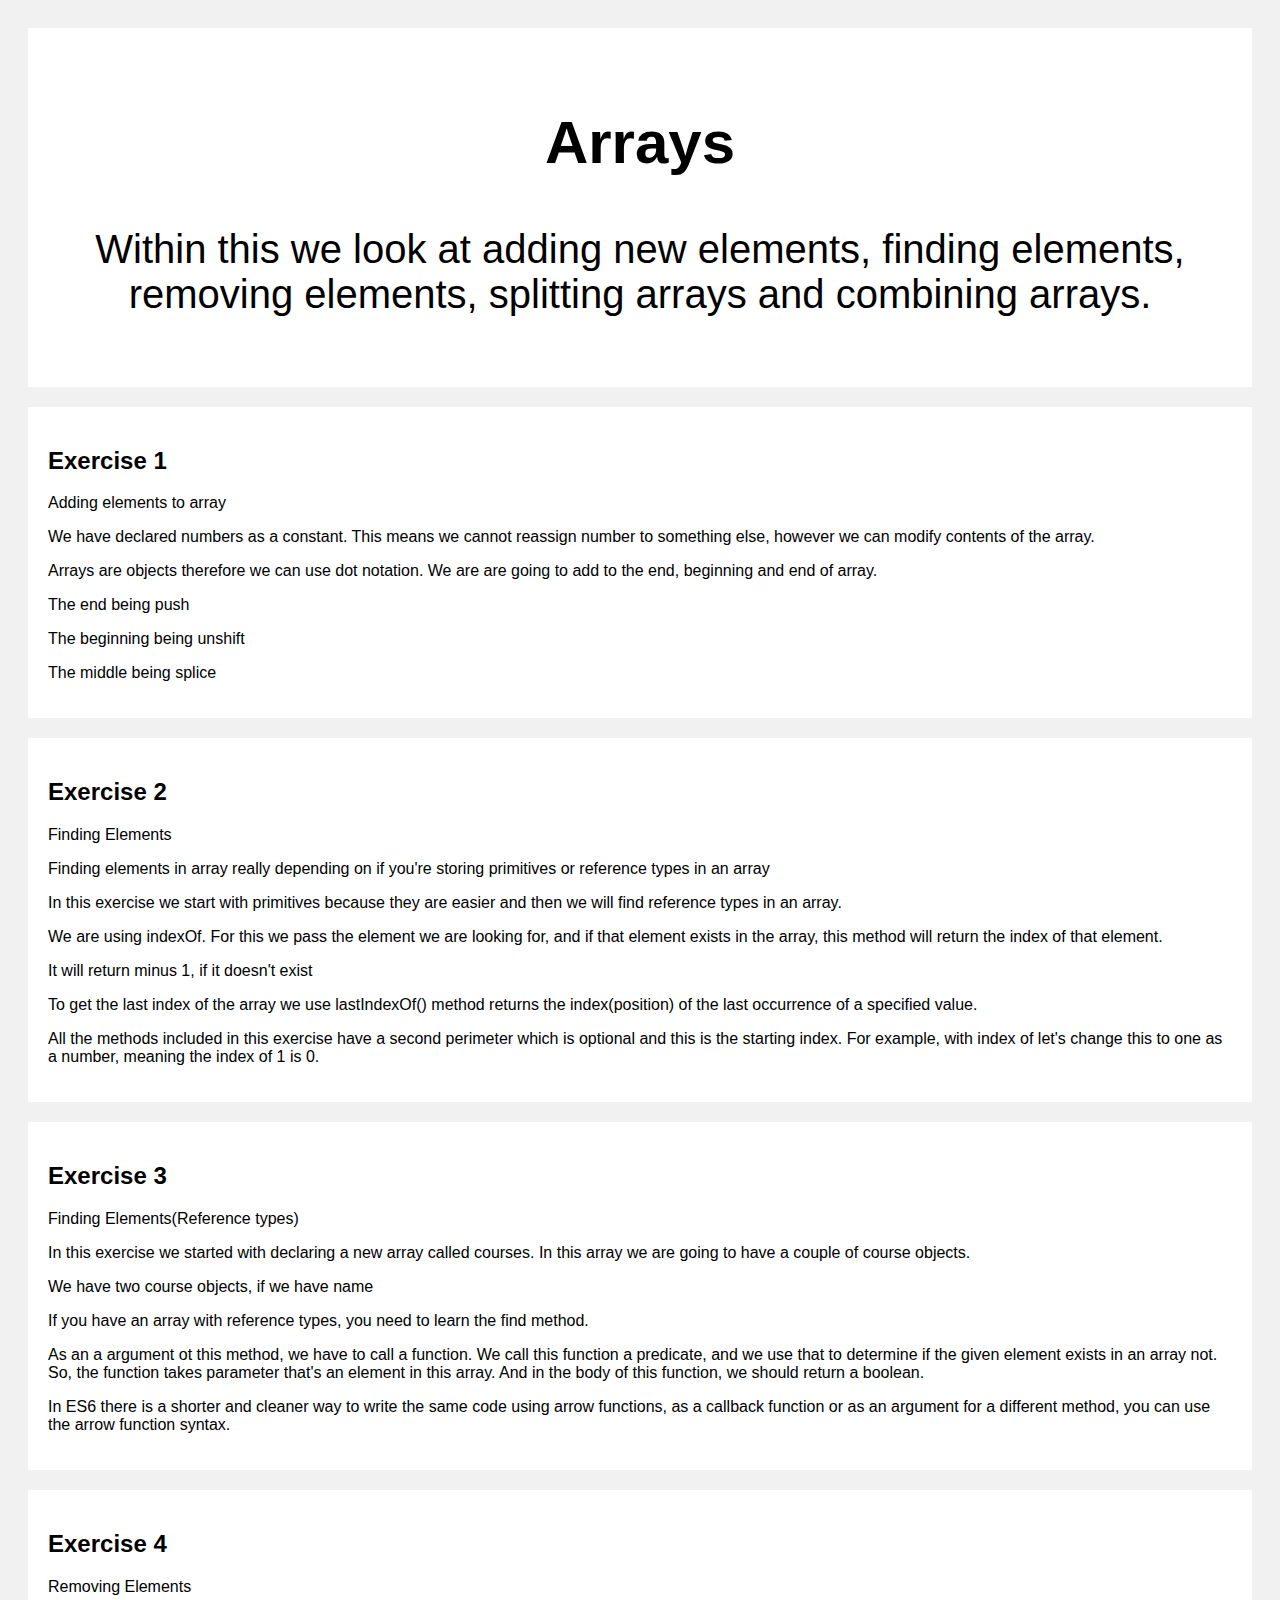
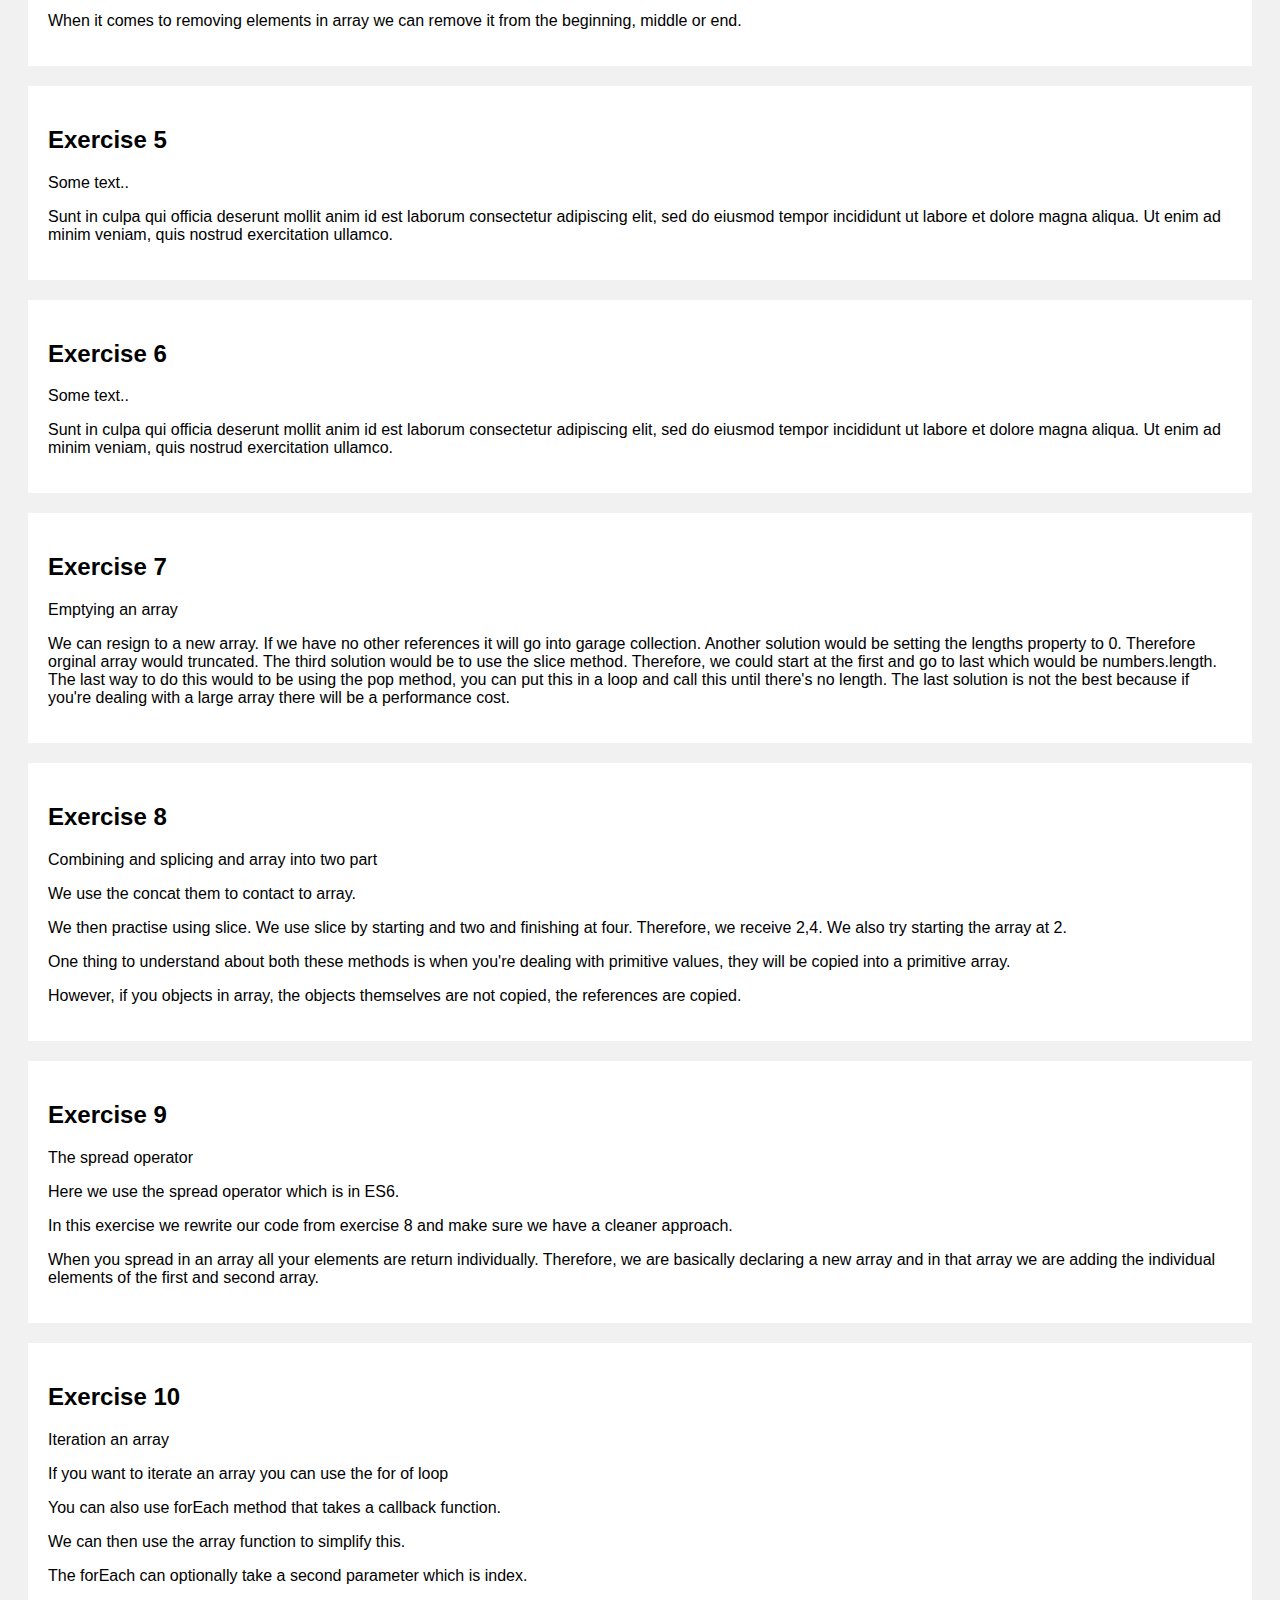
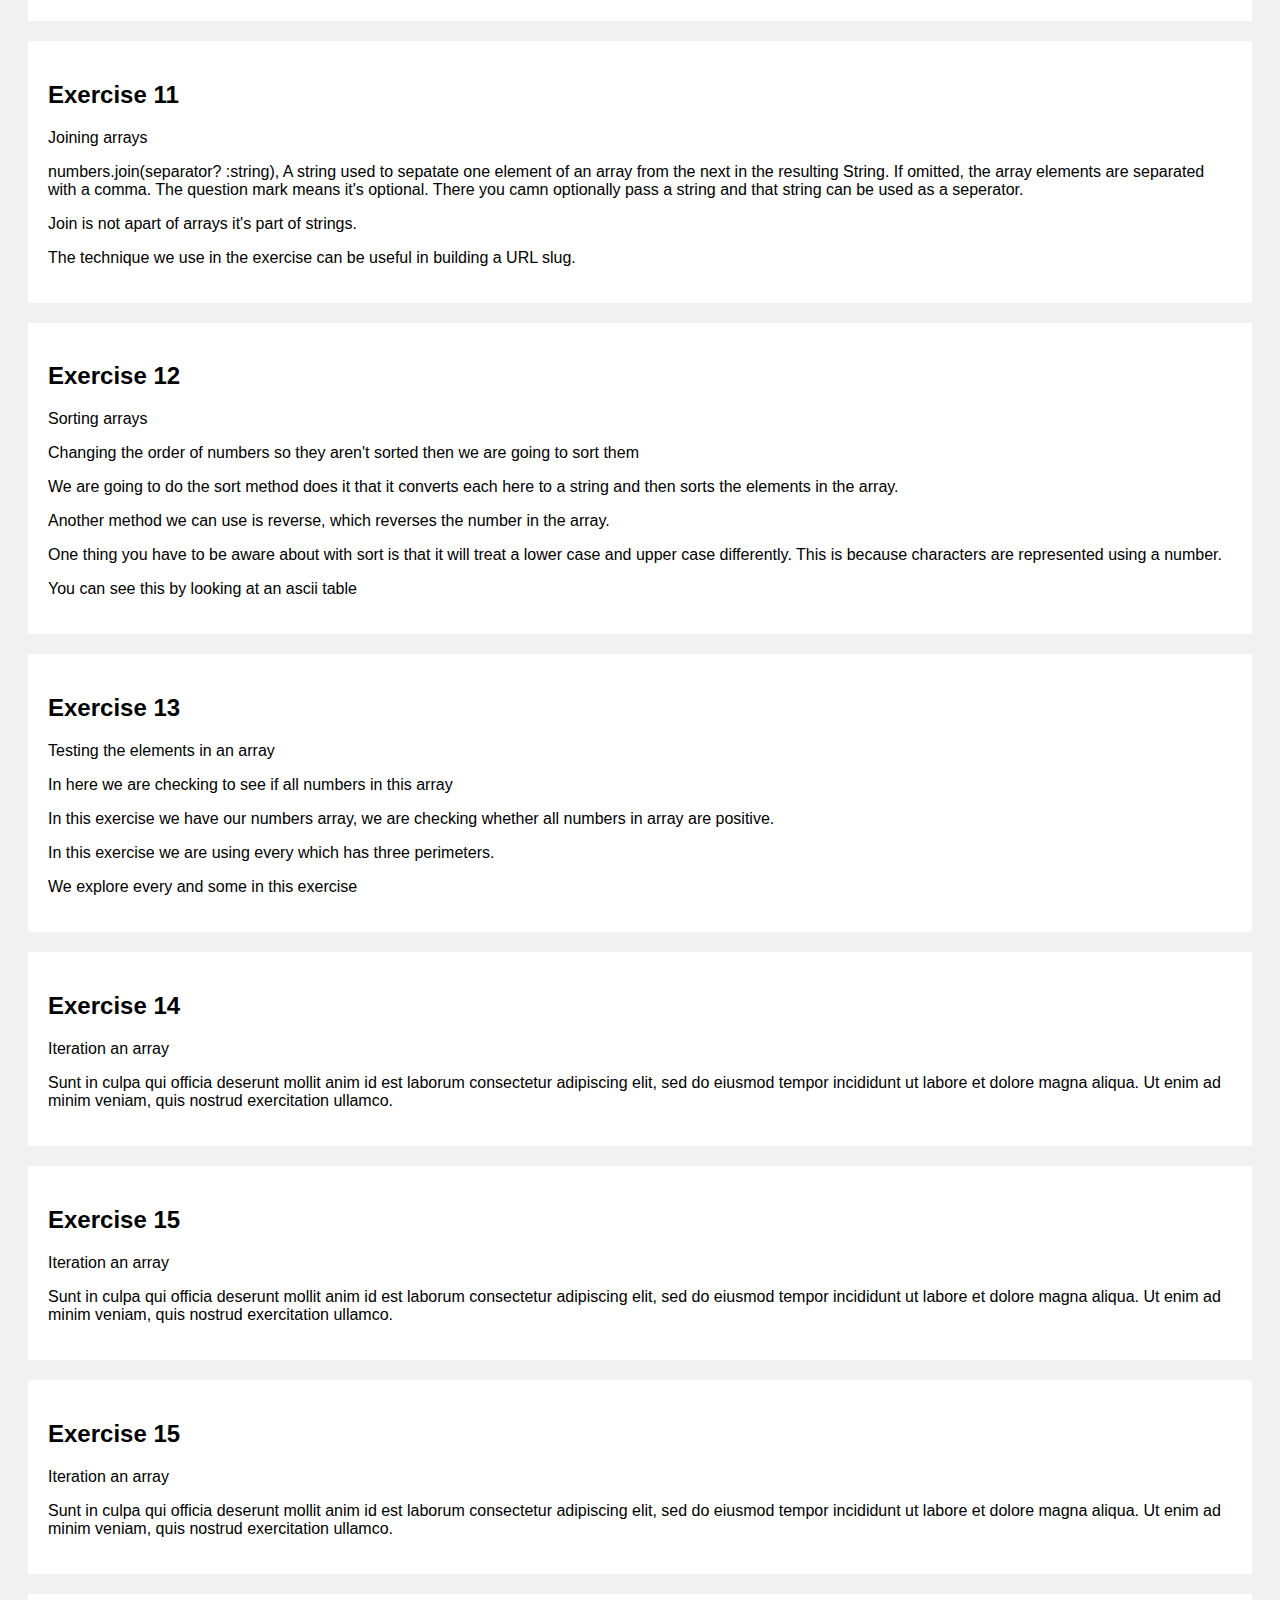
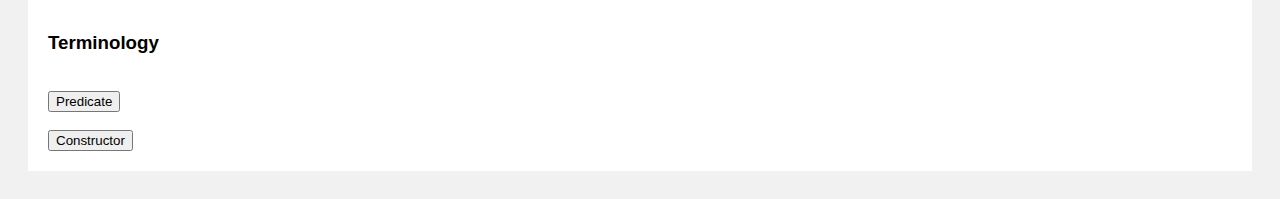
==== Arrays/index.html @ 2598ceb0 "Array: finish exercise 13" ====
<!DOCTYPE html>
<html>
<head>
<meta name="viewport" content="width=device-width, initial-scale=1">
<style>
* {
  box-sizing: border-box;
}

/* Add a gray background color with some padding */
body {
  font-family: Arial;
  padding: 20px;
  background: #f1f1f1;
}

/* Header/Blog Title */
.header {
  padding: 30px;
  font-size: 40px;
  text-align: center;
  background: white;
}

/* Create two unequal columns that floats next to each other */
/* Left column S*/
.column {   
  float: Scenter;
  width: 100%;
}

/* Add a card effect for articles */
.card {
   background-color: white;
   padding: 20px;
   margin-top: 20px;
}

/* Clear floats after the columns */
.row:after {
  content: "";
  display: table;
  clear: both;
}

/* Responsive layout - when the screen is less than 800px wide, make the two columns stack on top of each other instead of next to each other */
@media screen and (max-width: 800px) {
  .leftcolumn, .rightcolumn {   
    width: 100%;
    padding: 0;
  }
}
</style>
</head>
<body>

<div class="header">
  <h2>Arrays</h2>
  <p>Within this we look at adding new elements, finding elements, removing elements, splitting arrays and combining arrays.</p>
</div>

<div class="row">
  <div class="column">
    <div class="card">
      <h2>Exercise 1</h2>
      <p>Adding elements to array</p>
      <p>We have declared numbers as a constant. This means we cannot reassign number to something else, however we can modify contents of the array. </p>
      <p>Arrays are objects therefore we can use dot notation. We are are going to add to the end, beginning and end of array.</p>
      <p>The end being push</p>
      <p>The beginning being unshift</p>
      <p>The middle being splice</p>
    </div>
    <div class="card">
      <h2>Exercise 2</h2>
      <p>Finding Elements</p>
      <p>Finding elements in array really depending on if you're storing primitives or reference types in an array</p>
      <p>In this exercise we start with primitives because they are easier and then we will find reference types in an array.</p>
      <p>We are using indexOf. For this we pass the element we are looking for, and if that element exists in the array, this method will return the index of that element.</p>
      <p>It will return minus 1, if it doesn't exist</p>
      <p>To get the last index of the array we use lastIndexOf() method returns the index(position) of the last occurrence of a specified value. </p>
      <p>All the methods included in this exercise have a second perimeter which is optional and this is the starting index. 
        For example, with index of let's change this to one as a number, meaning the index of 1 is 0. </p>
    </div>
    <div class="card">
      <h2>Exercise 3</h2>
      <p>Finding Elements(Reference types) </p>
      <p>In this exercise we started with declaring a new array called courses.
      In this array we are going to have a couple of course objects. </p>
      <p>We have two course objects, if we have name</p>
      <p>If you have an array with reference types, you need to learn the find method.</p>
      <p>As an a argument ot this method, we have to call a function. We call this function a predicate, and we use that to
        determine if the given element exists in an array not. So, the function takes parameter that's an element in this array.
        And in the body of this function, we should return a boolean. 
      </p>
      <p>In ES6 there is a shorter and cleaner way to write the same code using arrow functions, as a callback function or as an argument for a different method,
        you can use the arrow function syntax.
      </p>
    </div>
    <div class="card">
      <h2>Exercise 4</h2>
      <p>Removing Elements</p>
      <p>When it comes to removing elements in array we can remove it from the beginning, middle or end.</p>
    </div>
    <div class="card">
      <h2>Exercise 5</h2>
      <p>Some text..</p>
      <p>Sunt in culpa qui officia deserunt mollit anim id est laborum consectetur adipiscing elit, sed do eiusmod tempor incididunt ut labore et dolore magna aliqua. Ut enim ad minim veniam, quis nostrud exercitation ullamco.</p>
    </div>
    <div class="card">
      <h2>Exercise 6</h2>
      <p>Some text..</p>
      <p>Sunt in culpa qui officia deserunt mollit anim id est laborum consectetur adipiscing elit, sed do eiusmod tempor incididunt ut labore et dolore magna aliqua. Ut enim ad minim veniam, quis nostrud exercitation ullamco.</p>
    </div>
    <div class="card">
      <h2>Exercise 7</h2>
      <p>Emptying an array</p>
      <p>We can resign to a new array. If we have no other references it will go into garage collection.
        Another solution would be setting the lengths property to 0. Therefore orginal array would truncated.
        The third solution would be to use the slice method. Therefore, we could start at the first and go to last which would be numbers.length.
        The last way to do this would to be using the pop method, you can put this in a loop and call this until there's no length.
        The last solution is not the best because if you're dealing with a large array there will be a performance cost.
      </p>
    </div>
    <div class="card">
      <h2>Exercise 8</h2>
      <p>Combining and splicing and array into two part</p>
      <p>We use the concat them to contact to array.</p>
      <p>We then practise using slice. We use slice by starting and two and finishing at four. Therefore, we receive 2,4. We also try starting the array at 2. </p>
      <p>One thing to understand about both these methods is when you're dealing with primitive values, they will be copied into a primitive array. </p>
      <p>However, if you objects in array, the objects themselves are not copied, the references are copied.</p>
    </div>
    <div class="card">
      <h2>Exercise 9</h2>
      <p>The spread operator</p>
      <p>Here we use the spread operator which is in ES6.</p>
      <p>In this exercise we rewrite our code from exercise 8 and make sure we have a cleaner approach.</p>
      <p>When you spread in an array all your elements are return individually. Therefore, we are basically declaring a new array and in that array we are adding the individual elements of the first and second array. </p>
    </div>
    <div class="card">
      <h2>Exercise 10</h2>
      <p>Iteration an array</p>
      <p>If you want to iterate an array you can use the for of loop</p>
      <p>You can also use forEach method that takes a callback function.</p>
      <p>We can then use the array function to simplify this. </p>
      <p>The forEach can optionally take a second parameter which is index. </p>
    </div>
    <div class="card">
      <h2>Exercise 11</h2>
      <p>Joining arrays</p>
      <p>numbers.join(separator? :string), A string used to sepatate one element of an array from the next in the resulting String. If omitted, the array elements are separated with a comma. The question mark means it's optional.
        There you camn optionally pass a string and that string can be used as a seperator.
      </p>
      <p>Join is not apart of arrays it's part of strings. </p>
      <p>The technique we use in the exercise can be useful in building a URL slug. </p>
    </div>
    <div class="card">
      <h2>Exercise 12</h2>
      <p>Sorting arrays</p>
      <p>Changing the order of numbers so they aren't sorted then we are going to sort them </p>
      <p>We are going to do the sort method does it that it converts each here to a string and then sorts the elements in the array.</p>
      <p>Another method we can use is reverse, which reverses the number in the array.</p>
      <p>One thing you have to be aware about with sort is that it will treat a lower case and upper case differently. This is because characters are represented using a number.</p>
      <p>You can see this by looking at an ascii table </p>
      <p></p>
    </div>
    <div class="card">
      <h2>Exercise 13</h2>
      <p>Testing the elements in an array </p>
      <p>In here we are checking to see if all numbers in this array</p>
      <p>In this exercise we have our numbers array, we are checking whether all numbers in array are positive.</p>
      <p>In this exercise we are using every which has three perimeters.</p>
      <p>We explore every and some in this exercise</p>
    </div>
    <div class="card">
      <h2>Exercise 14</h2>
      <p>Iteration an array</p>
      <p>Sunt in culpa qui officia deserunt mollit anim id est laborum consectetur adipiscing elit, sed do eiusmod tempor incididunt ut labore et dolore magna aliqua. Ut enim ad minim veniam, quis nostrud exercitation ullamco.</p>
    </div>
    <div class="card">
      <h2>Exercise 15</h2>
      <p>Iteration an array</p>
      <p>Sunt in culpa qui officia deserunt mollit anim id est laborum consectetur adipiscing elit, sed do eiusmod tempor incididunt ut labore et dolore magna aliqua. Ut enim ad minim veniam, quis nostrud exercitation ullamco.</p>
    </div>
    <div class="card">
      <h2>Exercise 15</h2>
      <p>Iteration an array</p>
      <p>Sunt in culpa qui officia deserunt mollit anim id est laborum consectetur adipiscing elit, sed do eiusmod tempor incididunt ut labore et dolore magna aliqua. Ut enim ad minim veniam, quis nostrud exercitation ullamco.</p>
    </div>
  </div>
  <div class="card">
    <h3>Terminology</h3>
    <br><button onclick="alert('The term predicates comes from mathematics. In programming it means a function that returns a boolean value.')">Predicate</button></br>
    <br><button onclick="alert('This is a special type of function used to initialize new objects.')">Constructor</button></br>
  </div>
<script src="Exercise8.js"></script>
</body>
</html>
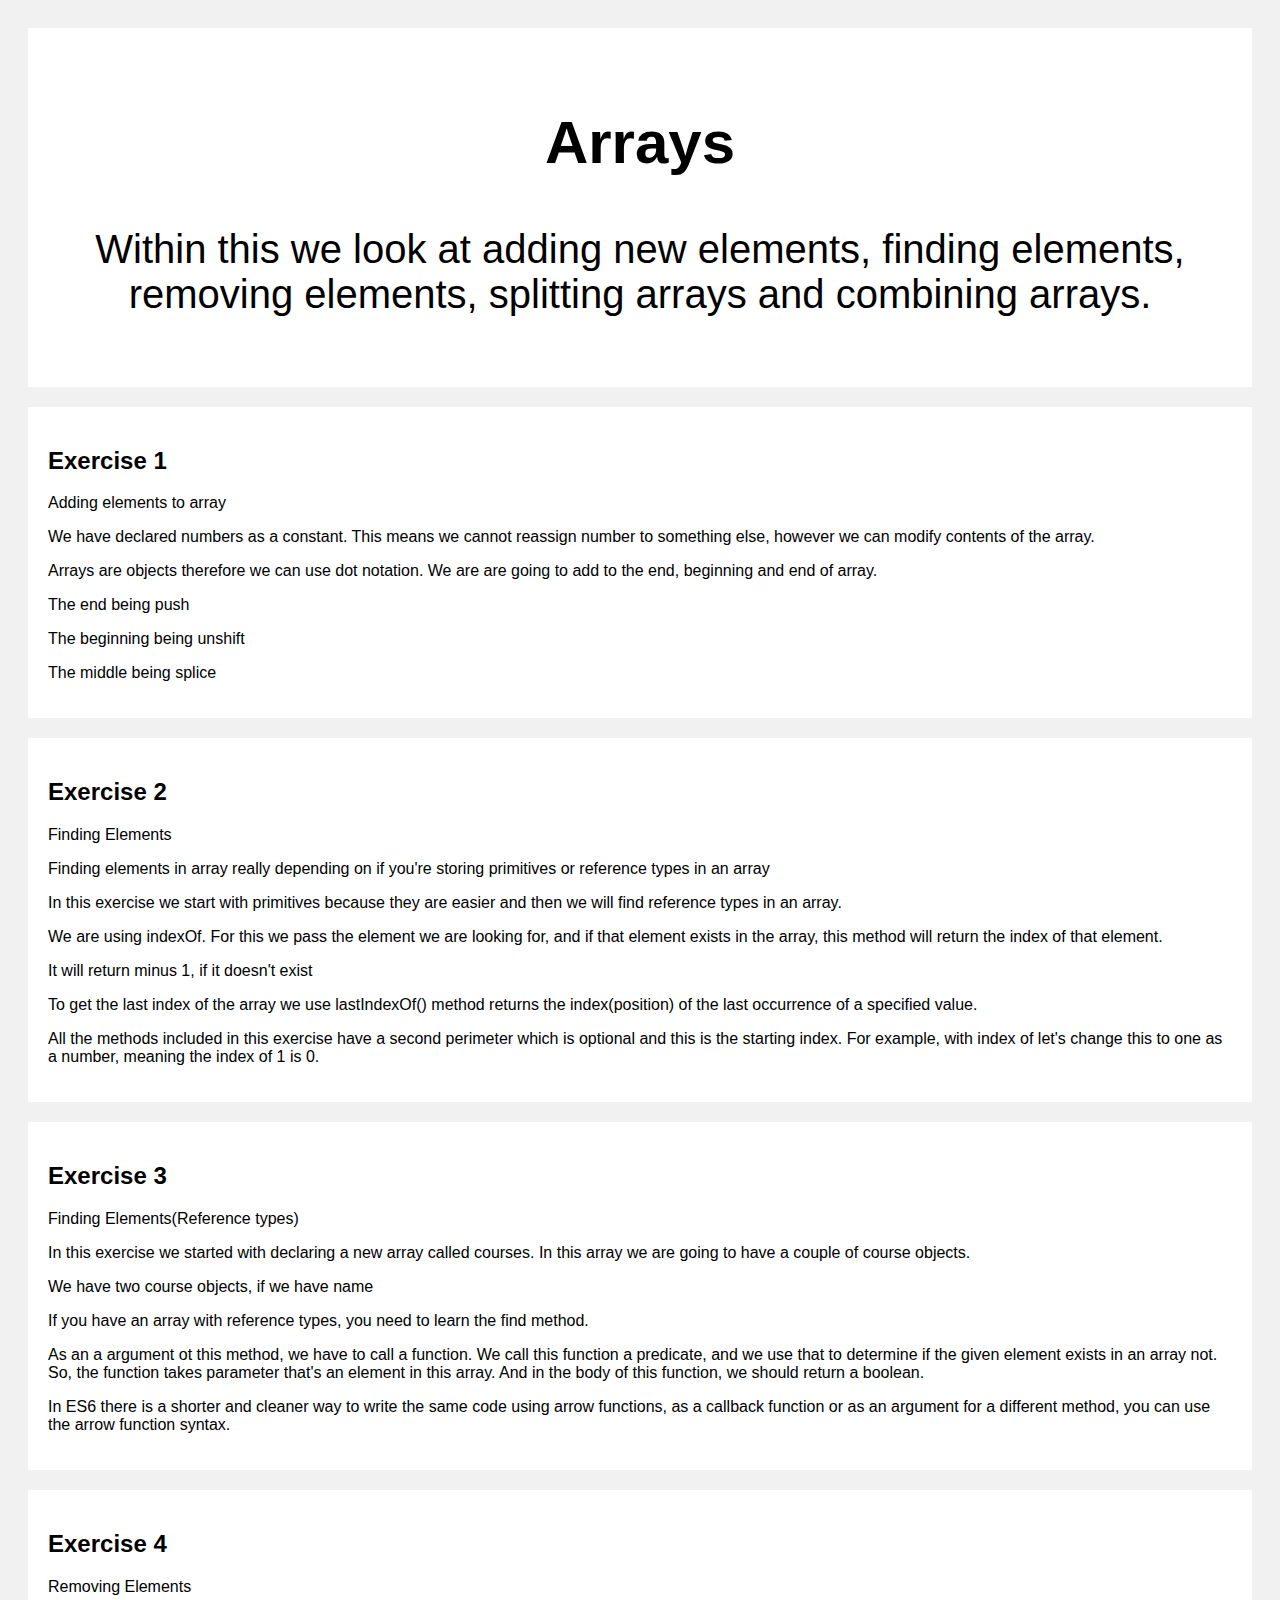
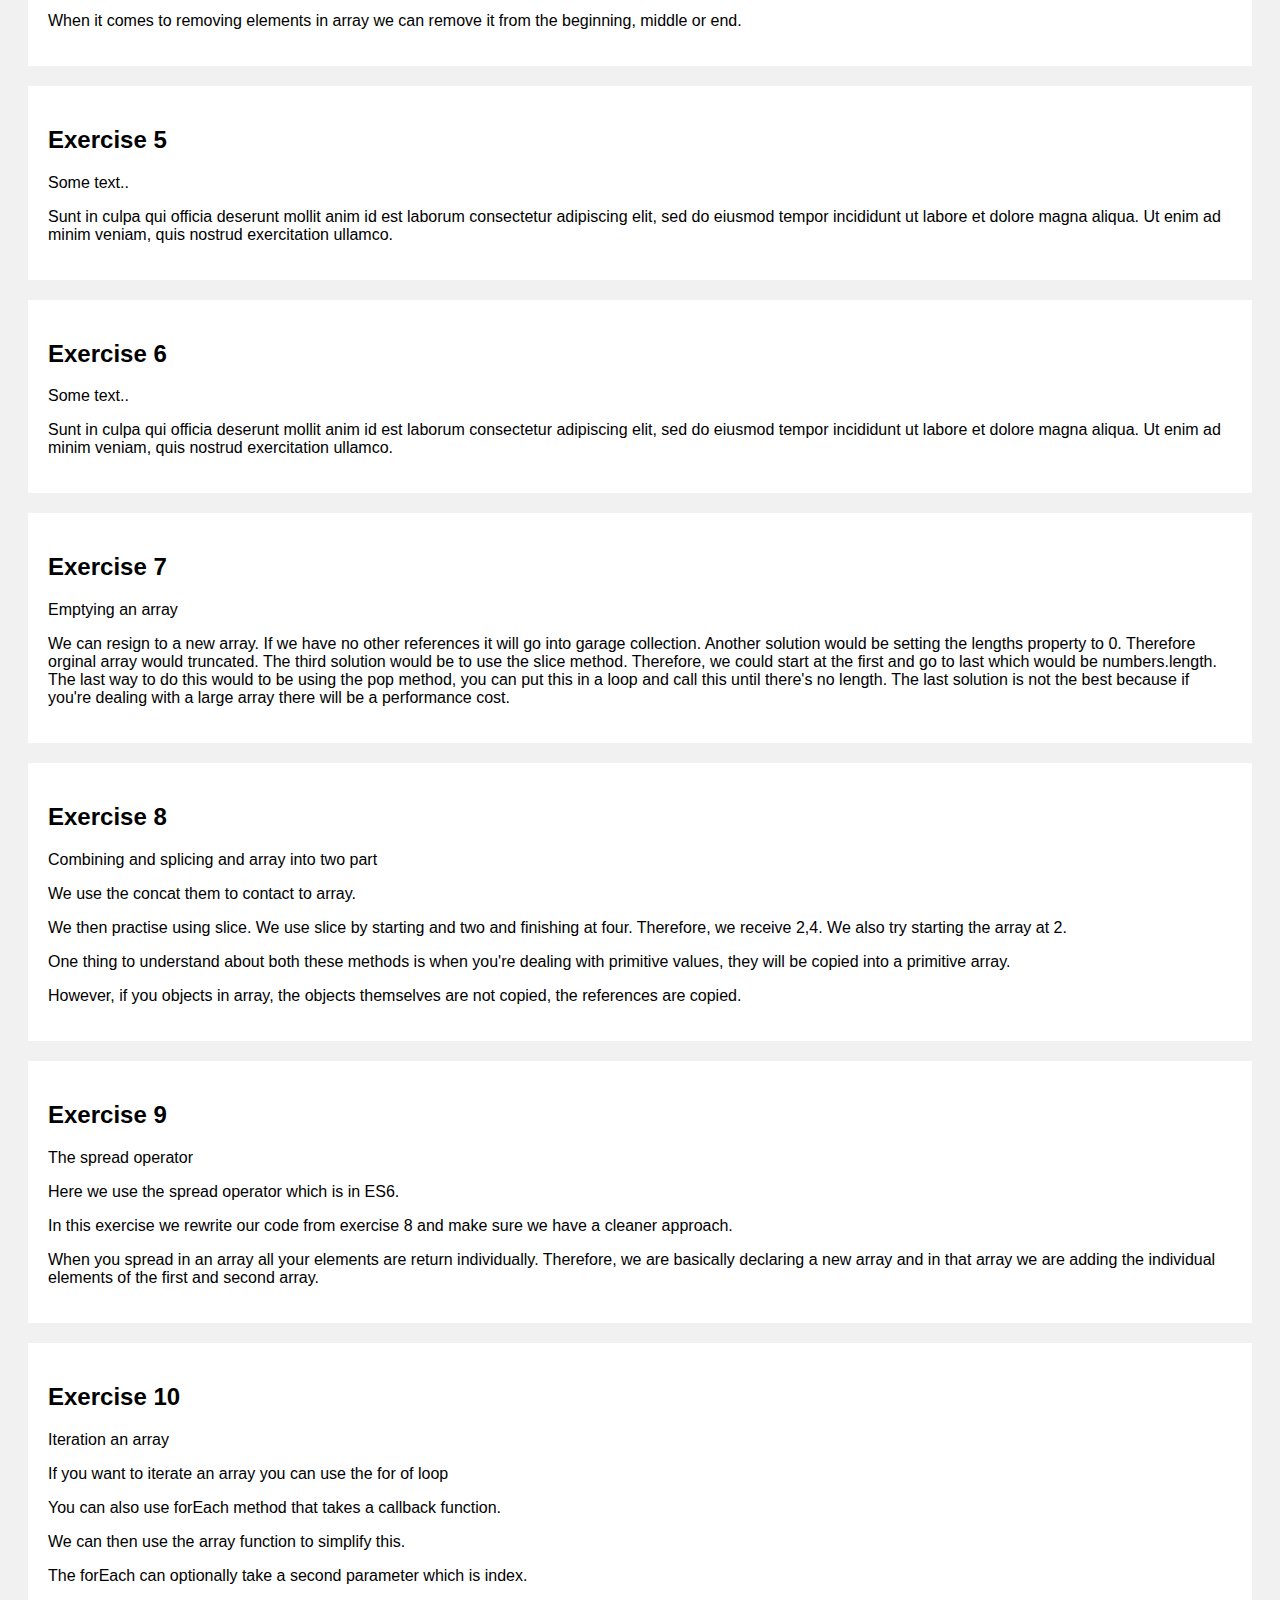
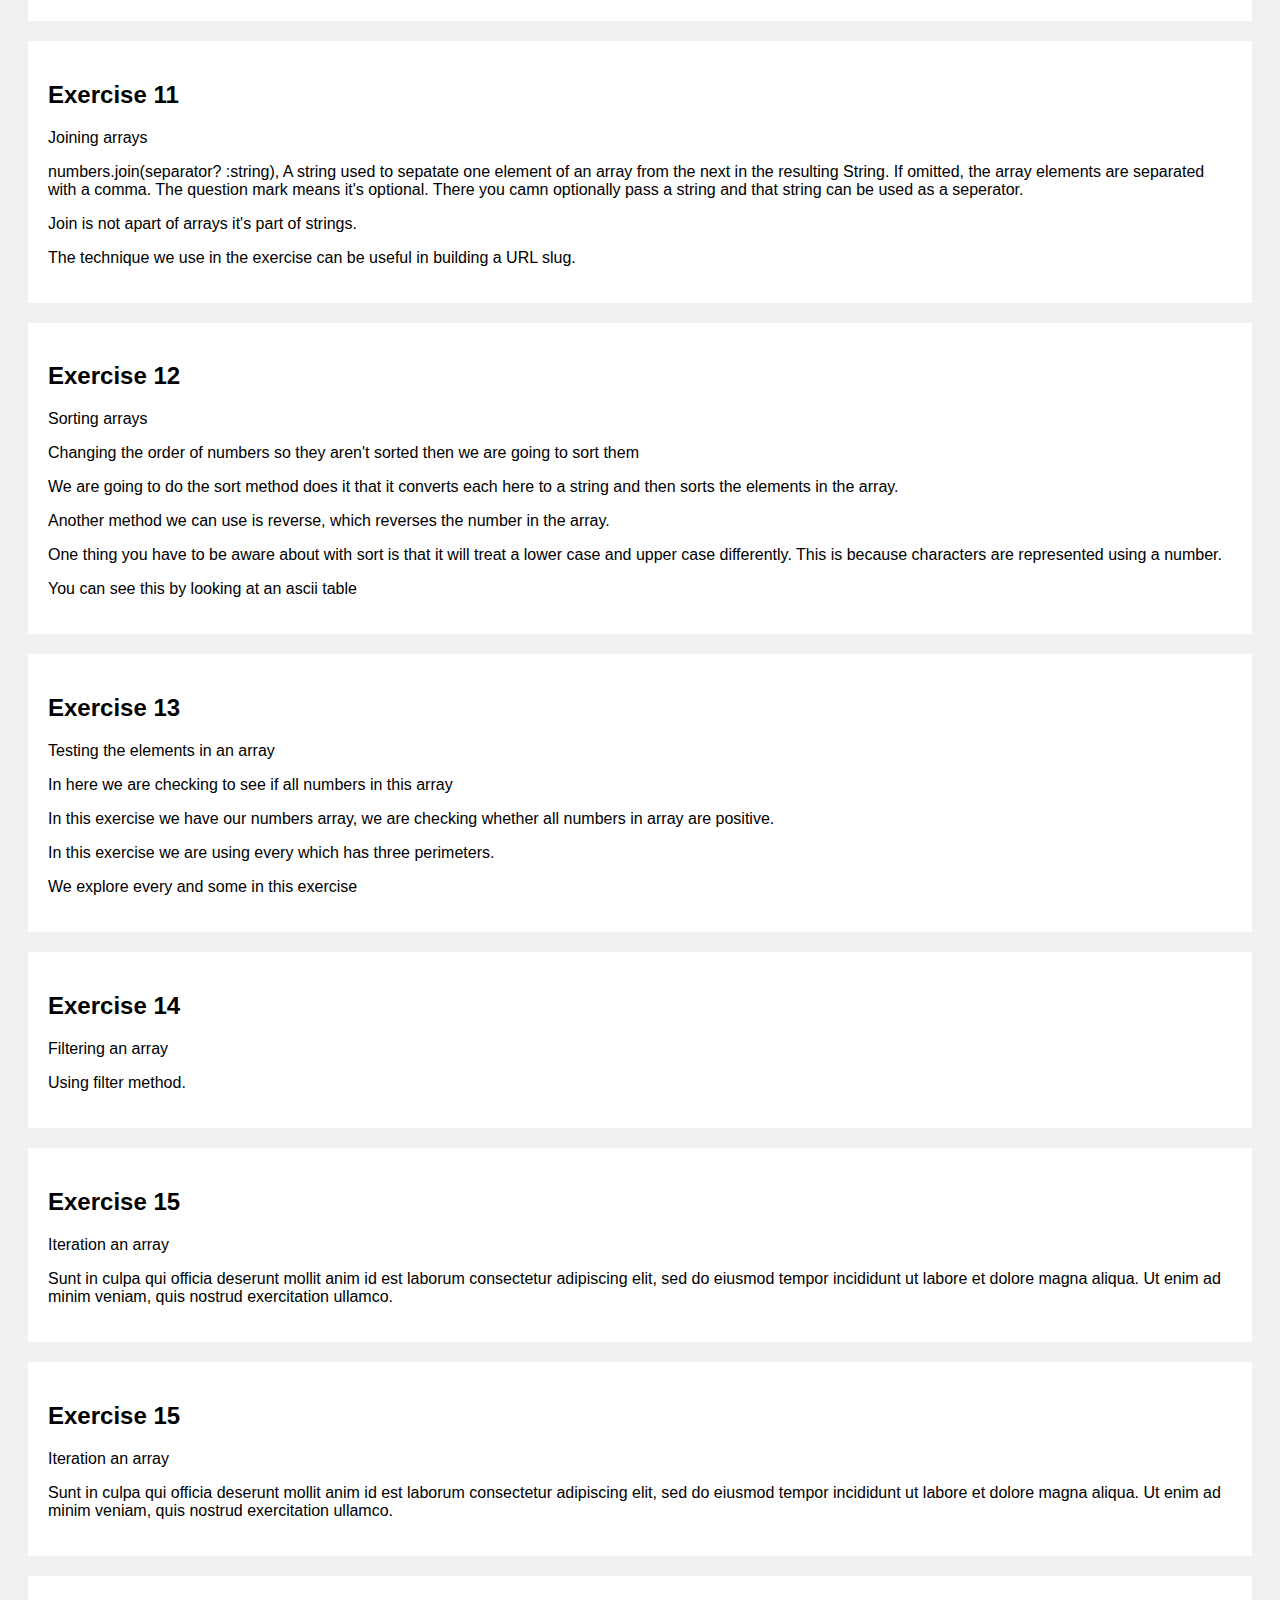
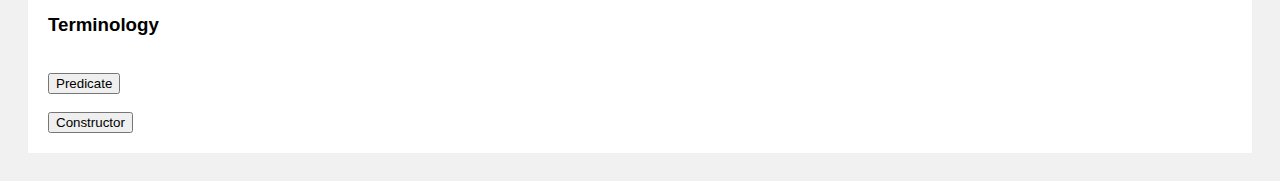
==== commit 8de6b818: "Start on exercise 14" ====
--- a/Arrays/index.html
+++ b/Arrays/index.html
@@ -173,8 +173,8 @@
     </div>
     <div class="card">
       <h2>Exercise 14</h2>
-      <p>Iteration an array</p>
-      <p>Sunt in culpa qui officia deserunt mollit anim id est laborum consectetur adipiscing elit, sed do eiusmod tempor incididunt ut labore et dolore magna aliqua. Ut enim ad minim veniam, quis nostrud exercitation ullamco.</p>
+      <p>Filtering an array</p>
+      <p>Using filter method.</p>
     </div>
     <div class="card">
       <h2>Exercise 15</h2>
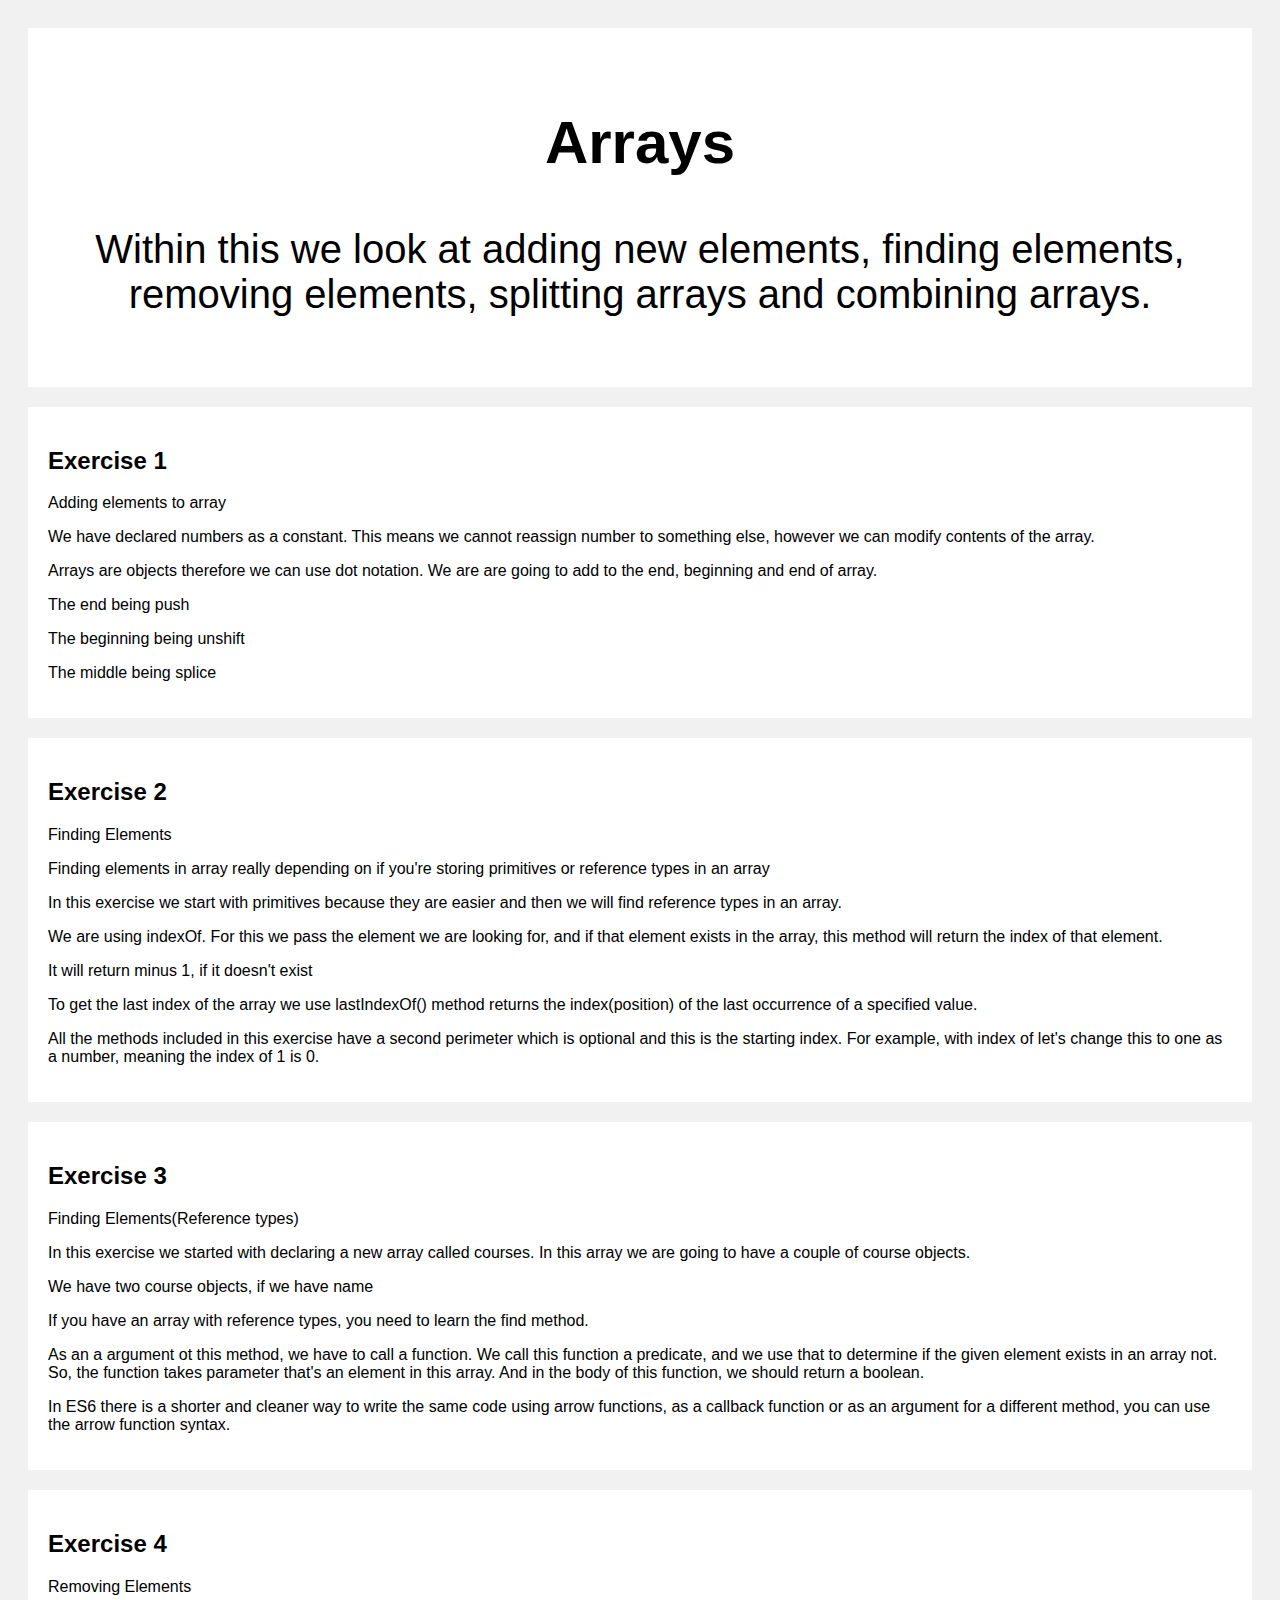
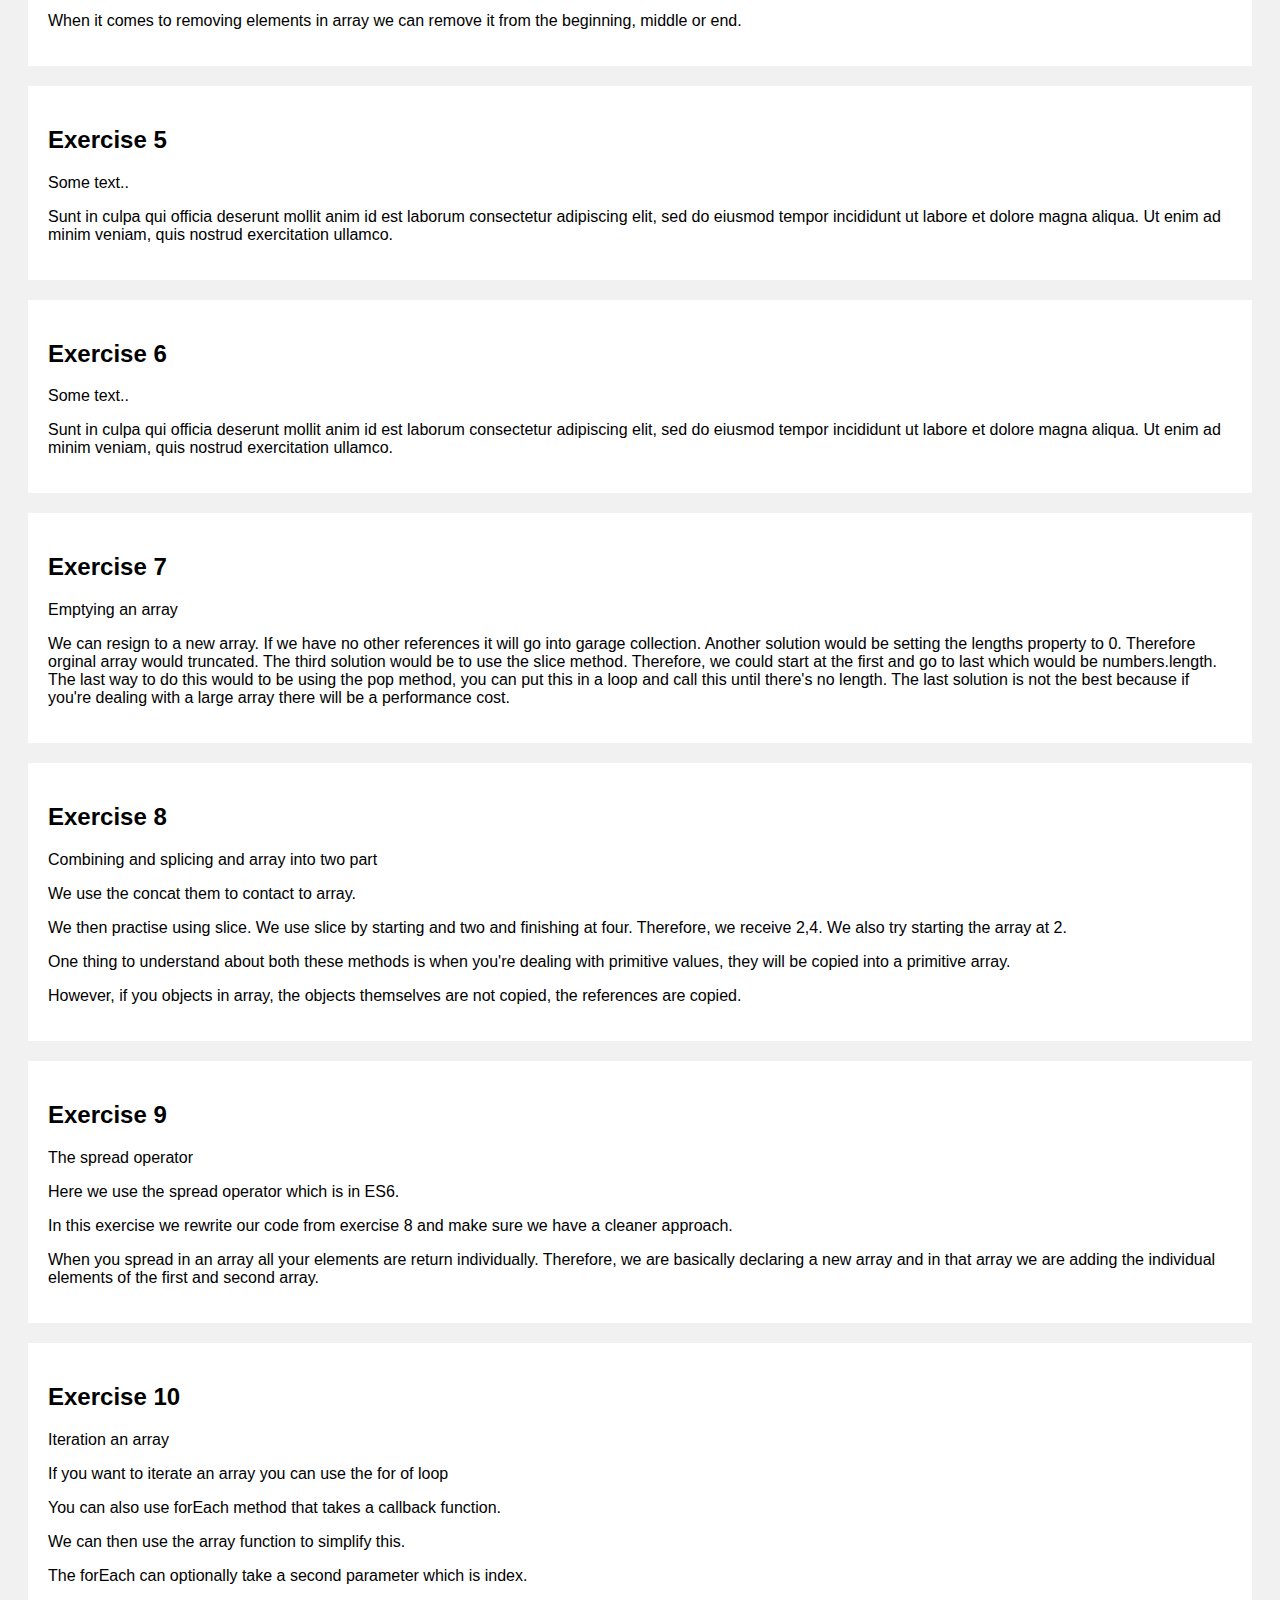
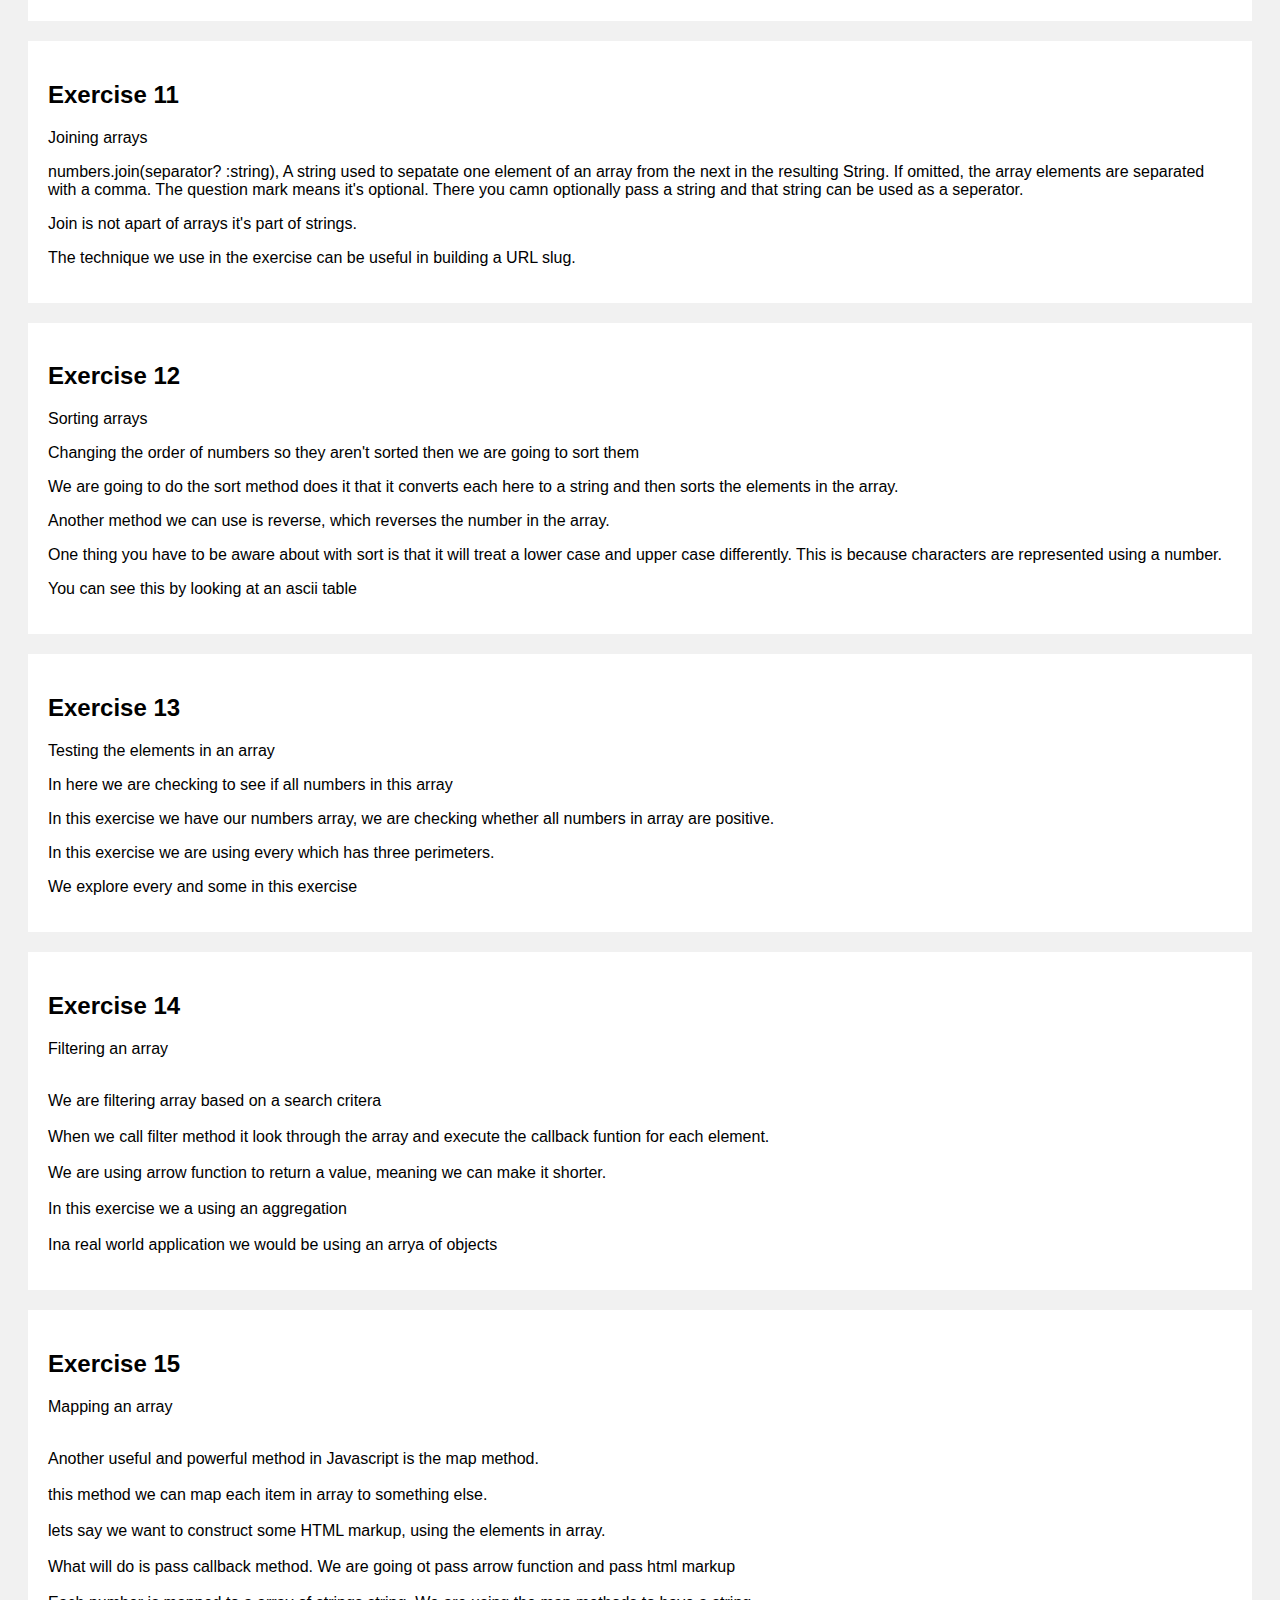
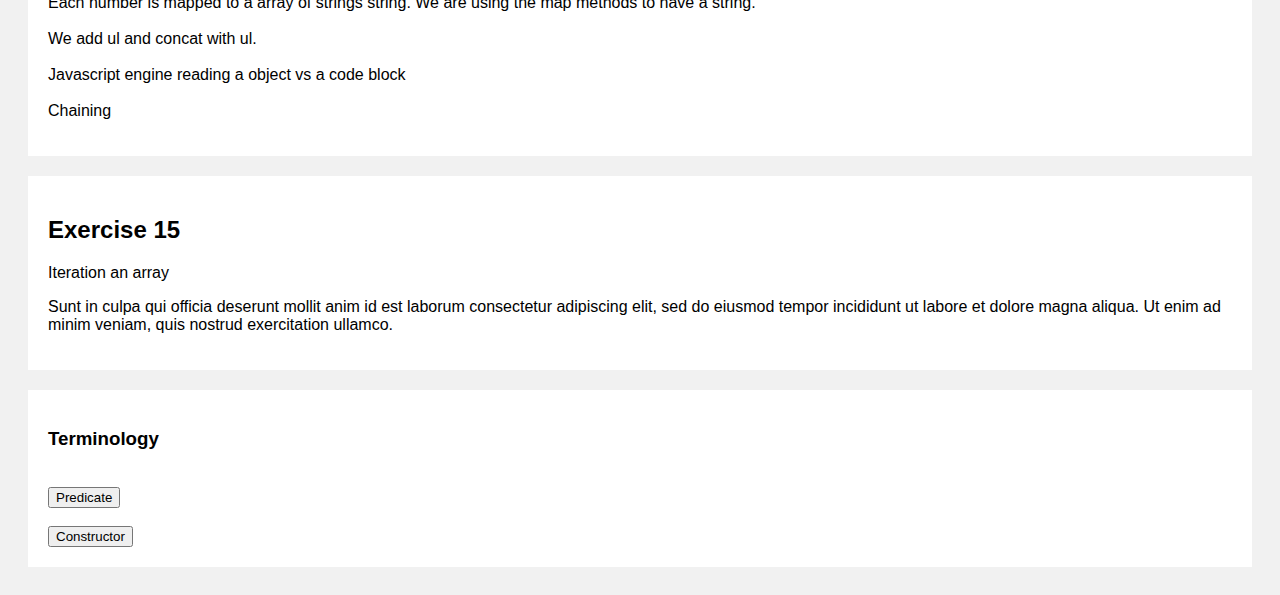
==== commit bc1a91e2: "Array: finish exercise 15" ====
--- a/Arrays/index.html
+++ b/Arrays/index.html
@@ -174,12 +174,27 @@
     <div class="card">
       <h2>Exercise 14</h2>
       <p>Filtering an array</p>
-      <p>Using filter method.</p>
+      <p>
+        <br>We are filtering array based on a search critera</br>
+        <br>When we call filter method it look through the array and execute the callback funtion for each element.</br>
+        <br>We are using arrow function to return a value, meaning we can make it shorter.</br>
+        <br>In this exercise we a using an aggregation</br>
+        <br>Ina real world application we would be using an arrya of objects</br>
+      </p>
     </div>
     <div class="card">
       <h2>Exercise 15</h2>
-      <p>Iteration an array</p>
-      <p>Sunt in culpa qui officia deserunt mollit anim id est laborum consectetur adipiscing elit, sed do eiusmod tempor incididunt ut labore et dolore magna aliqua. Ut enim ad minim veniam, quis nostrud exercitation ullamco.</p>
+      <p>Mapping an array</p>
+      <p>
+        <br>Another useful and powerful method in Javascript is the map method. </br>
+        <br>this method we can map each item in array to something else. </br>
+        <br>lets say we want to construct some HTML markup, using the elements in array. </br>
+        <br>What will do is pass callback method. We are going ot pass arrow function and pass html markup</br>
+        <br>Each number is mapped to a array of strings string. We are using the map methods to have a string.</br>
+        <br>We add ul and concat with ul.</br>
+        <br>Javascript engine reading a object vs a code block</br>
+        <br>Chaining</br>
+      </p>
     </div>
     <div class="card">
       <h2>Exercise 15</h2>
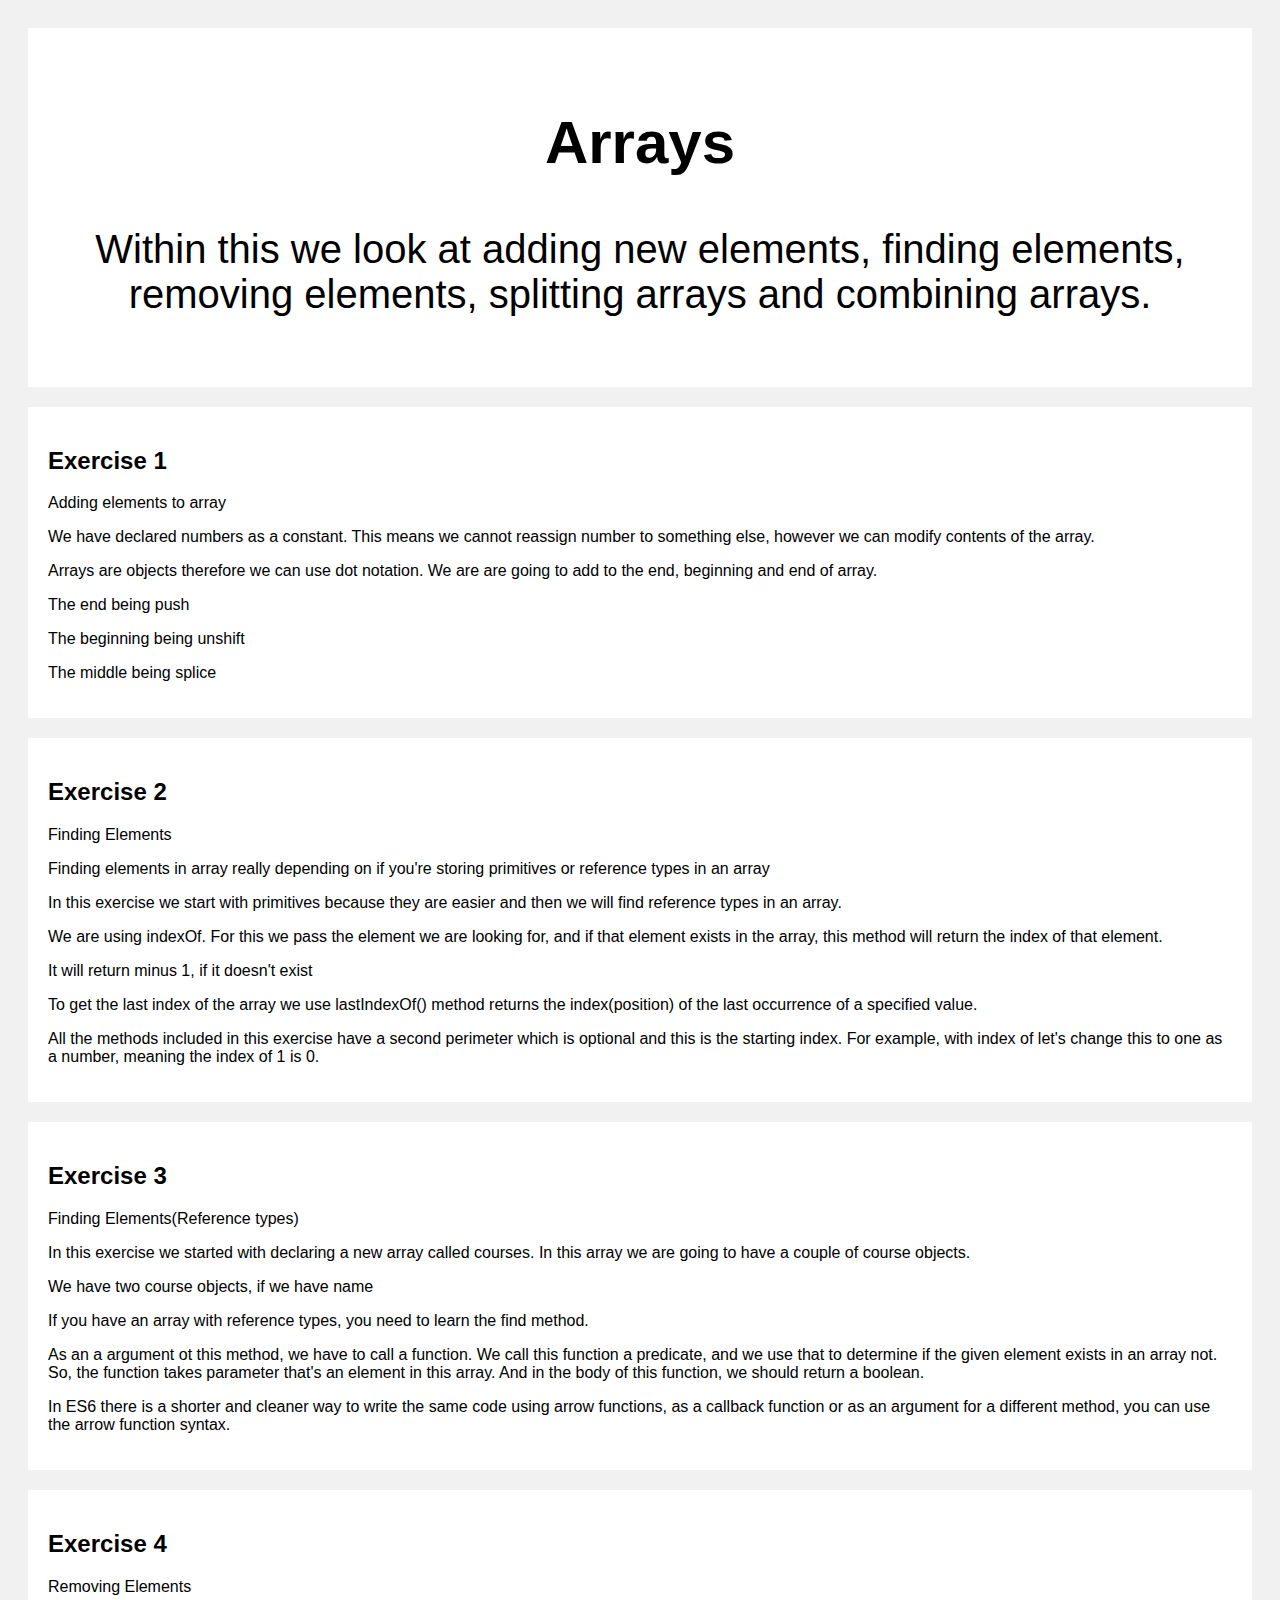
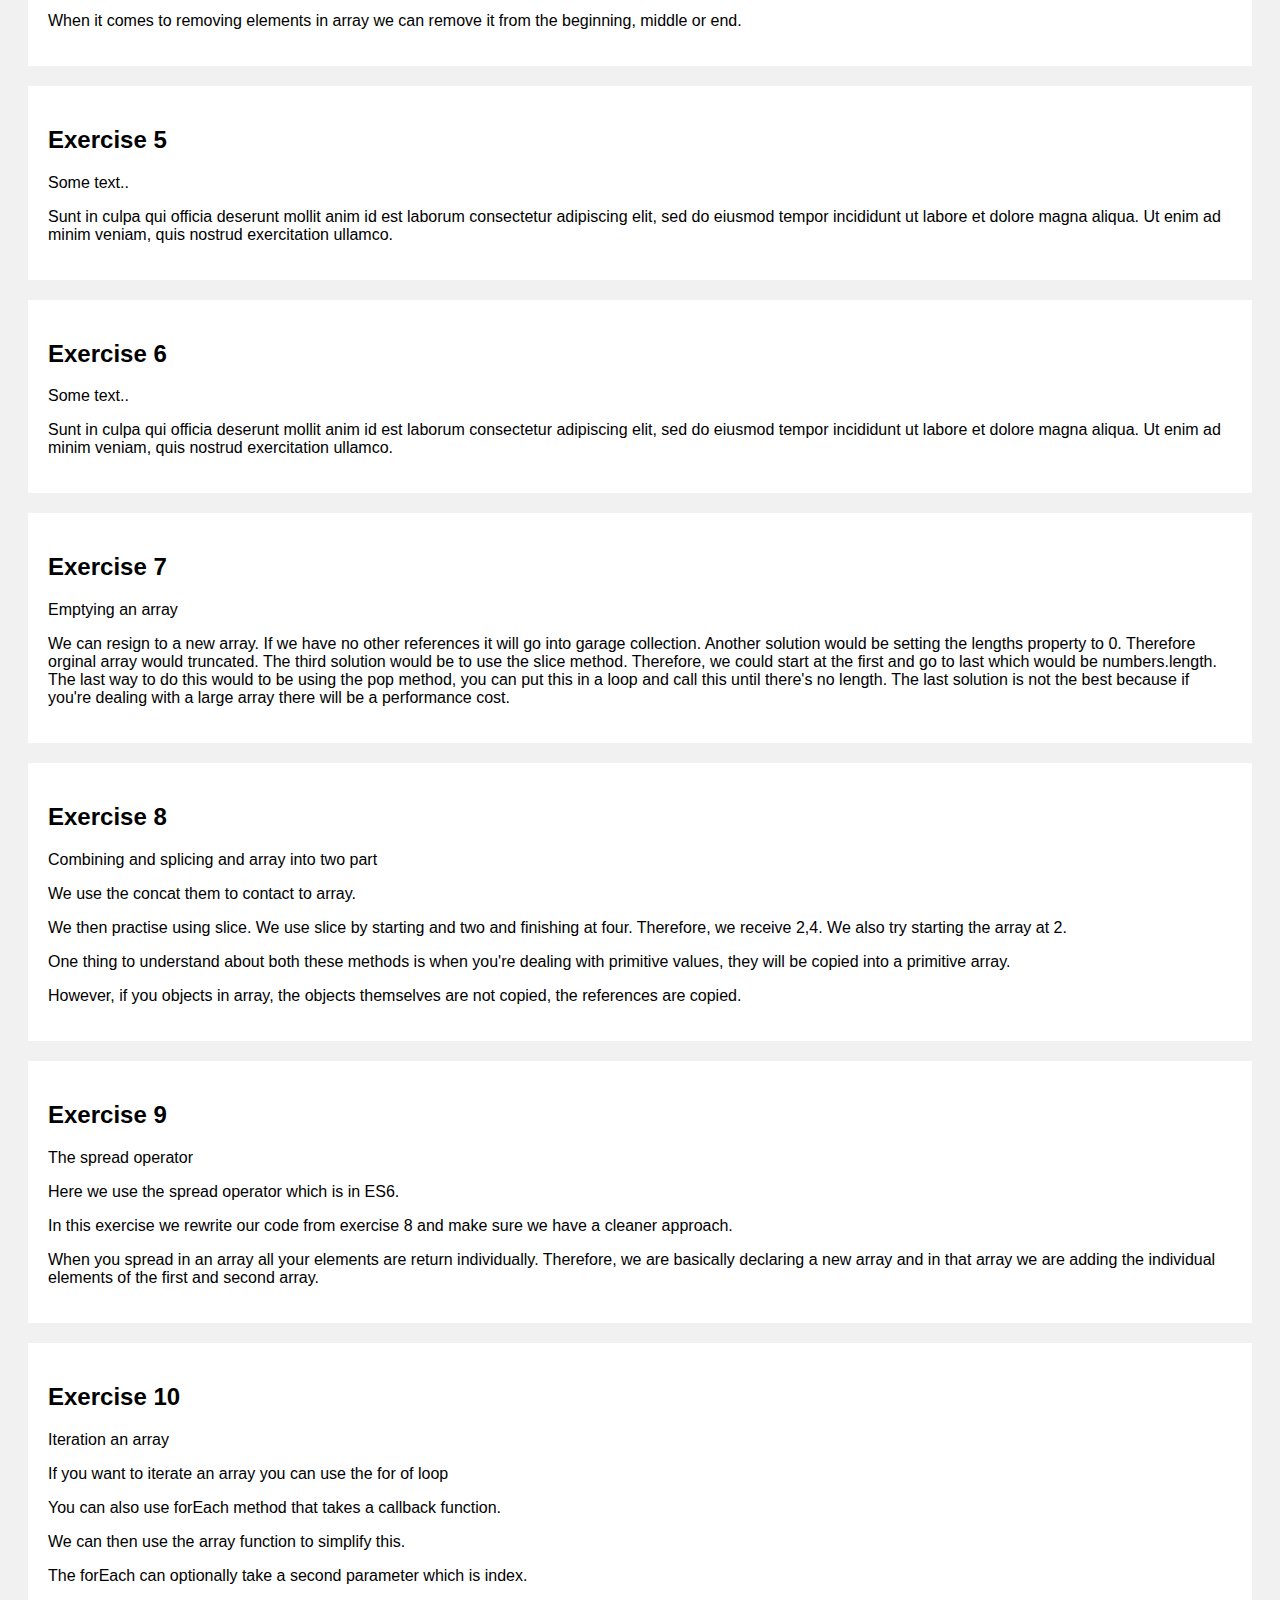
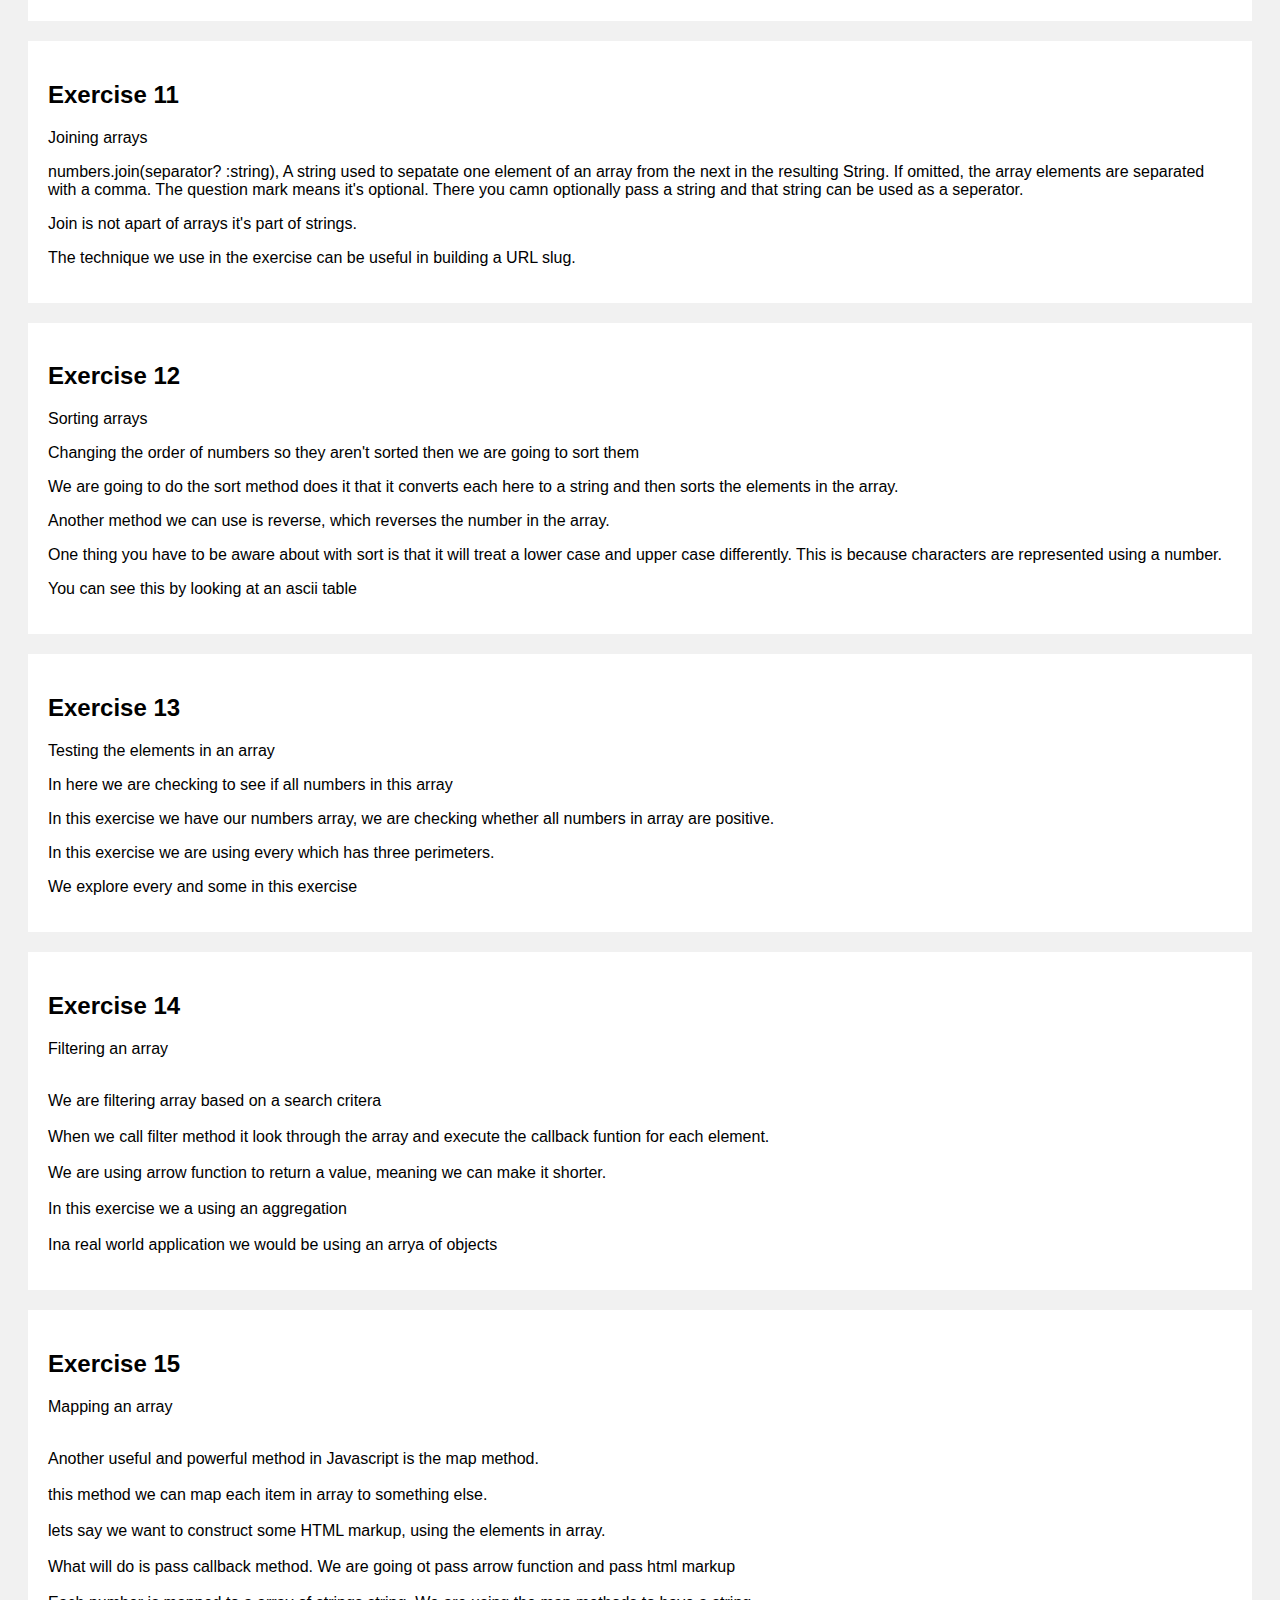
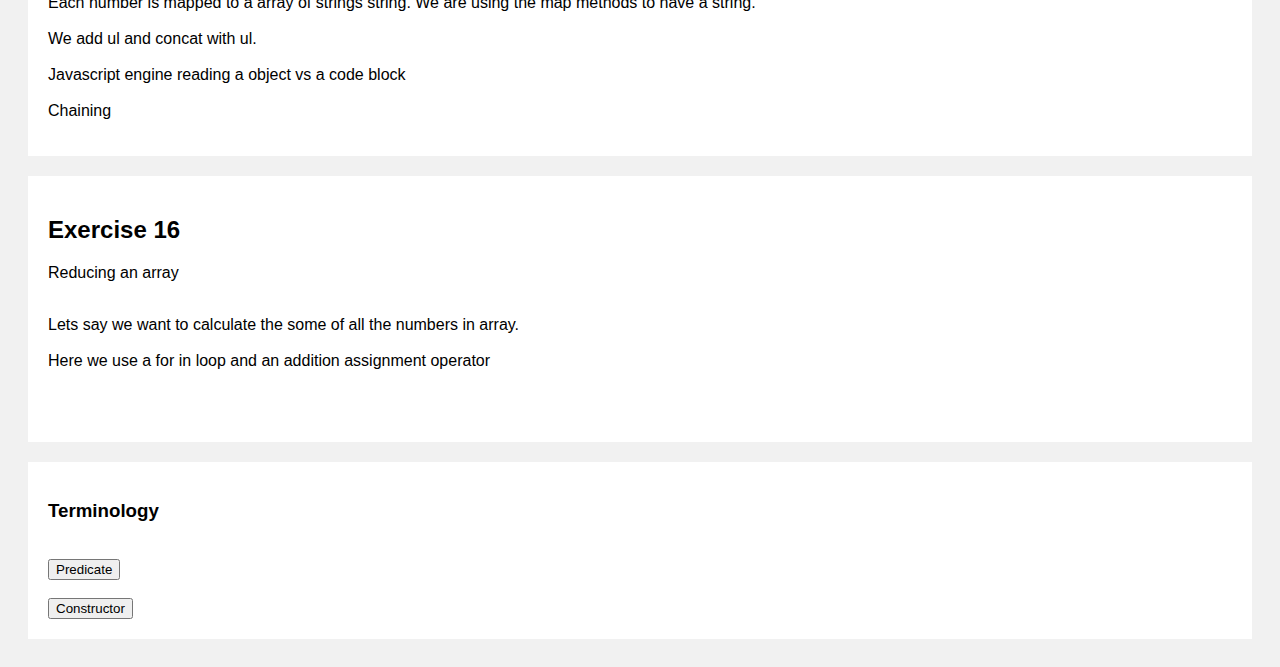
==== commit 6edc954c: "Arrays: Complete exercise 16" ====
--- a/Arrays/index.html
+++ b/Arrays/index.html
@@ -197,9 +197,13 @@
       </p>
     </div>
     <div class="card">
-      <h2>Exercise 15</h2>
-      <p>Iteration an array</p>
-      <p>Sunt in culpa qui officia deserunt mollit anim id est laborum consectetur adipiscing elit, sed do eiusmod tempor incididunt ut labore et dolore magna aliqua. Ut enim ad minim veniam, quis nostrud exercitation ullamco.</p>
+      <h2>Exercise 16</h2>
+      <p>Reducing an array</p>
+      <p>
+        <br>Lets say we want to calculate the some of all the numbers in array.</br>
+        <br>Here we use a for in loop and an addition assignment operator</br>
+        <br></br>
+      </p>
     </div>
   </div>
   <div class="card">
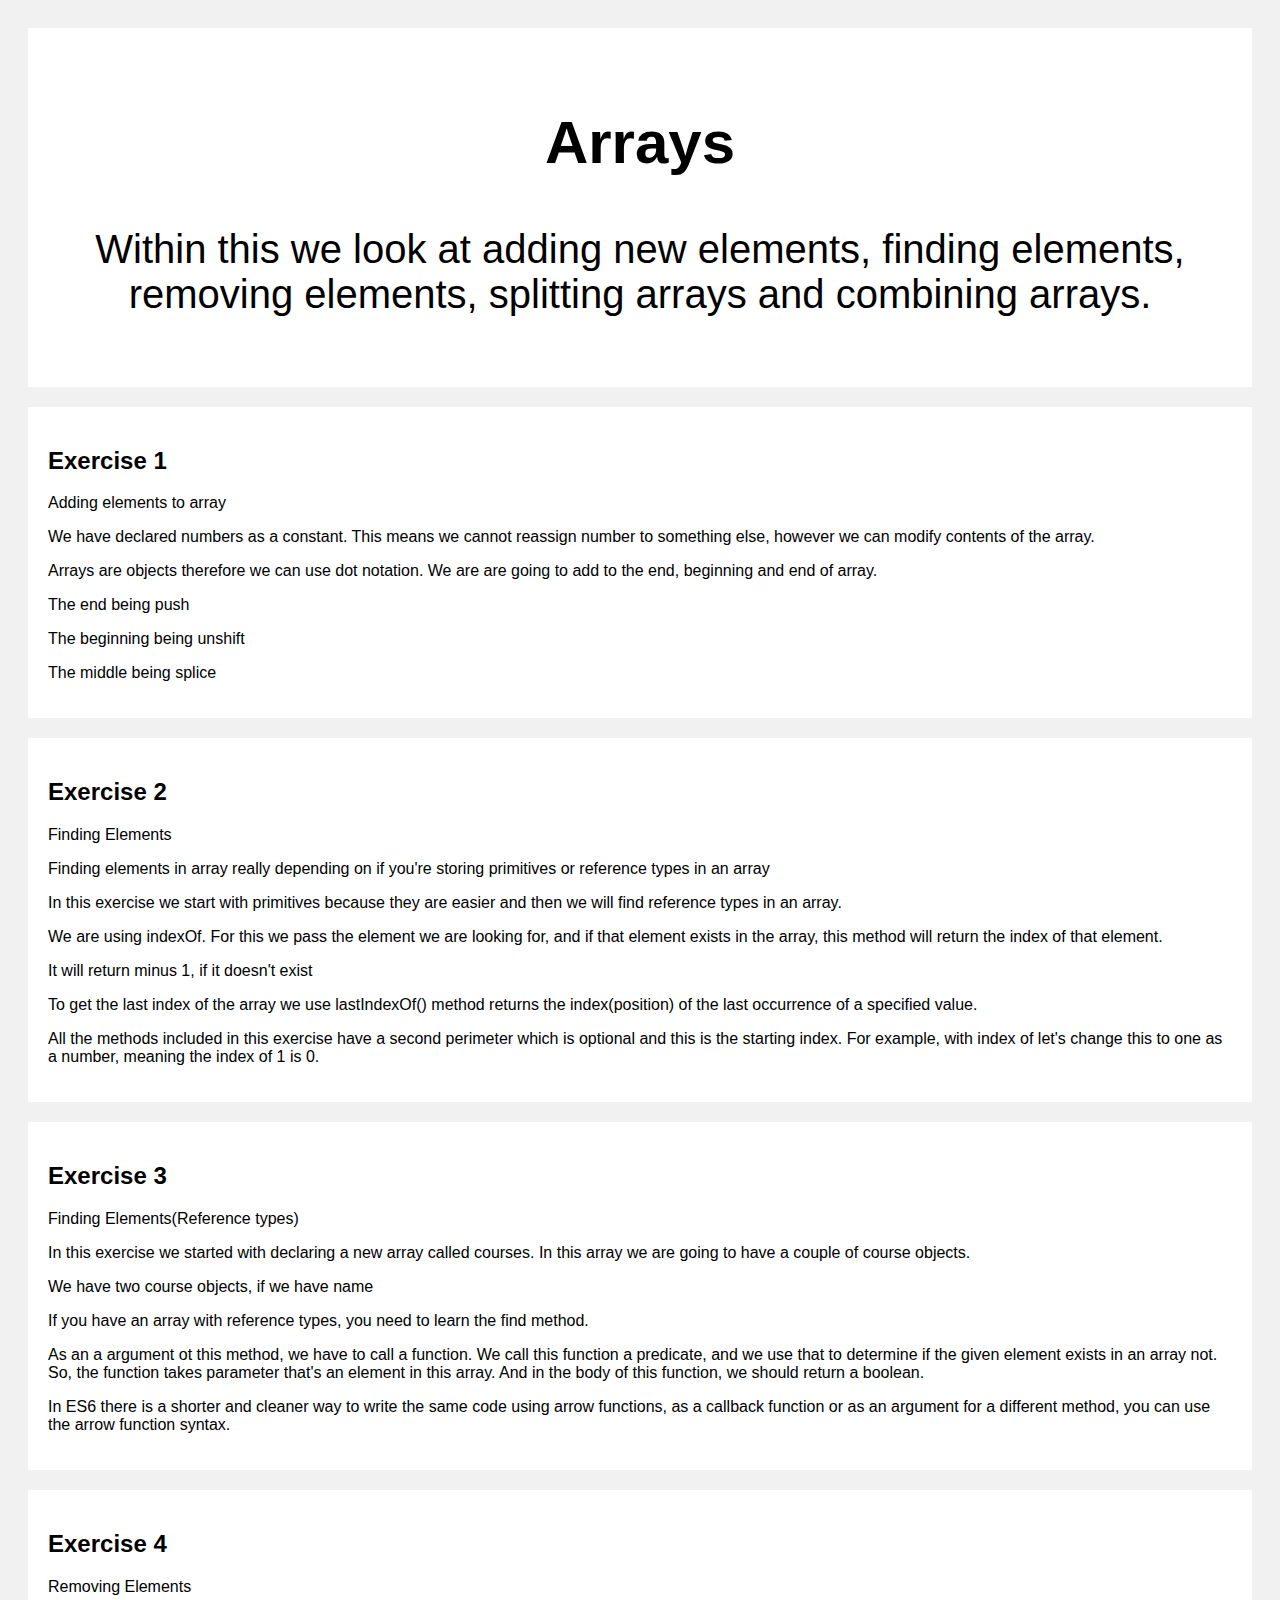
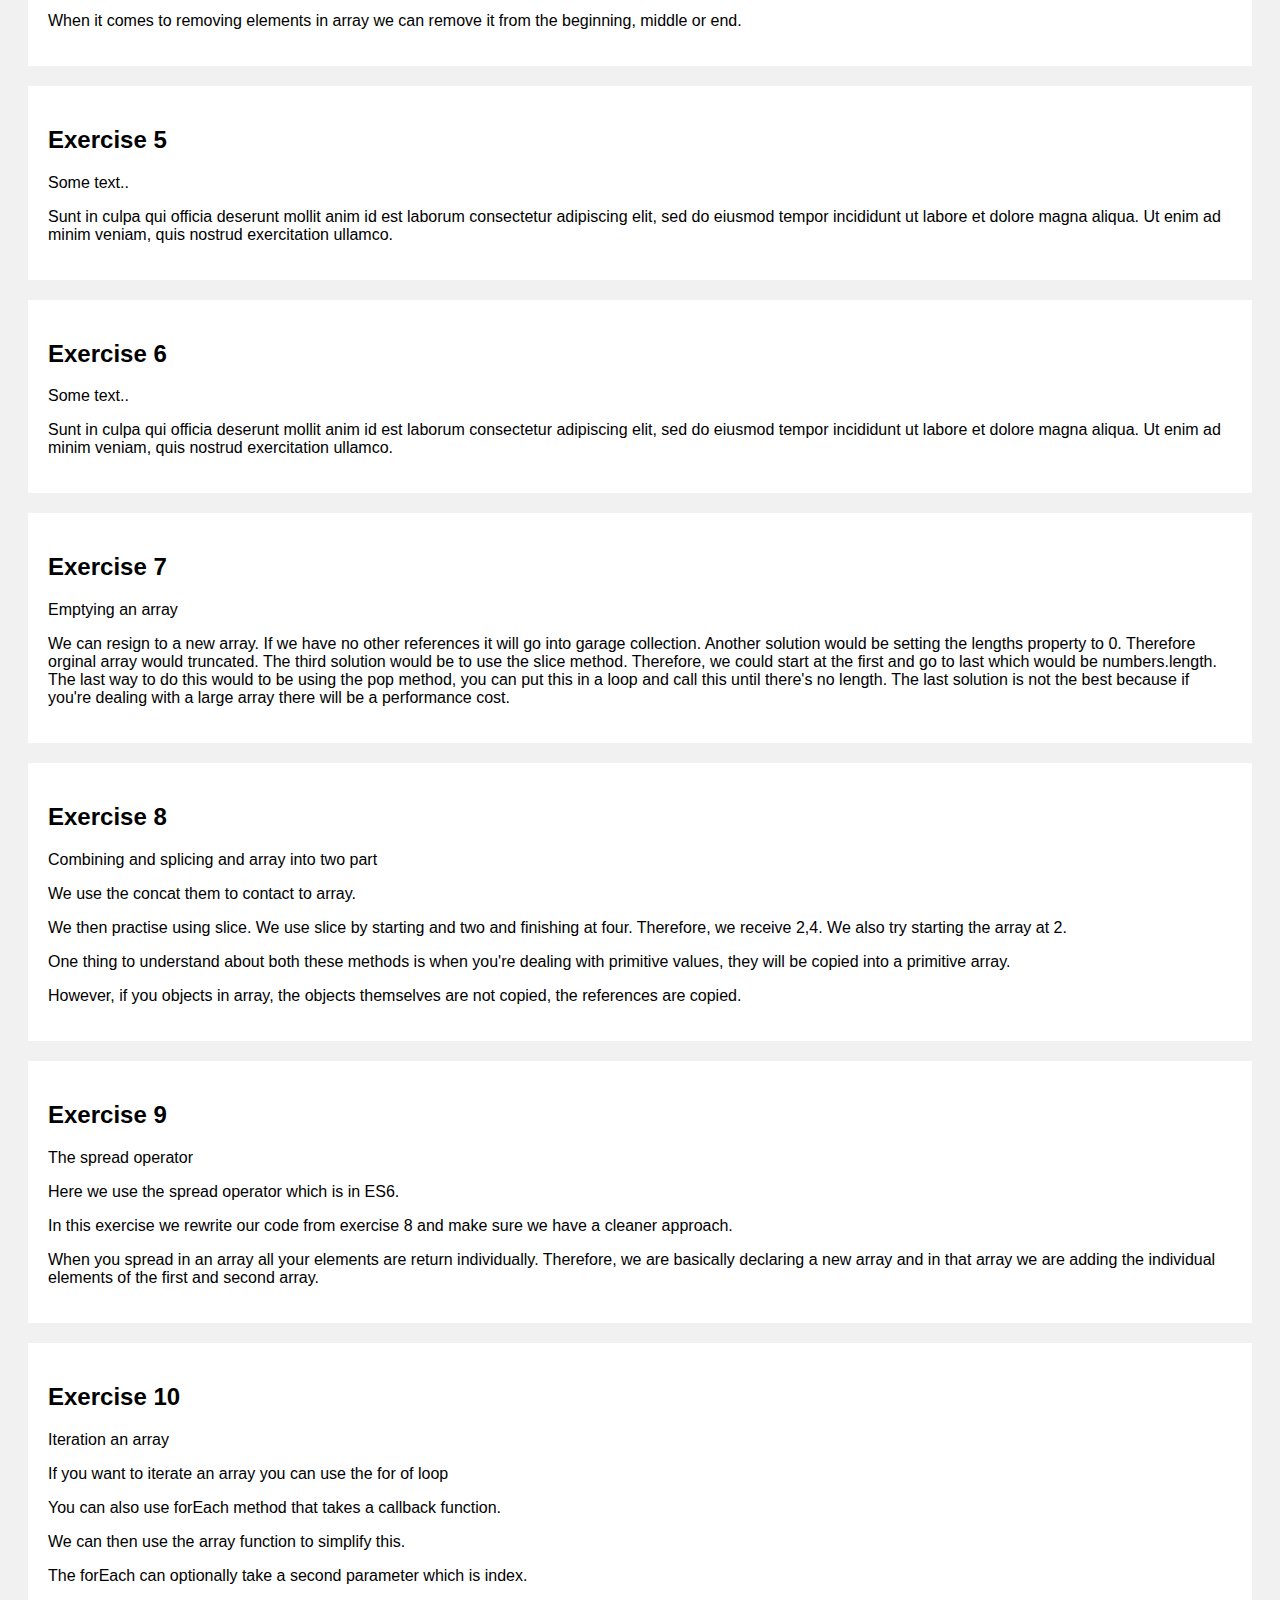
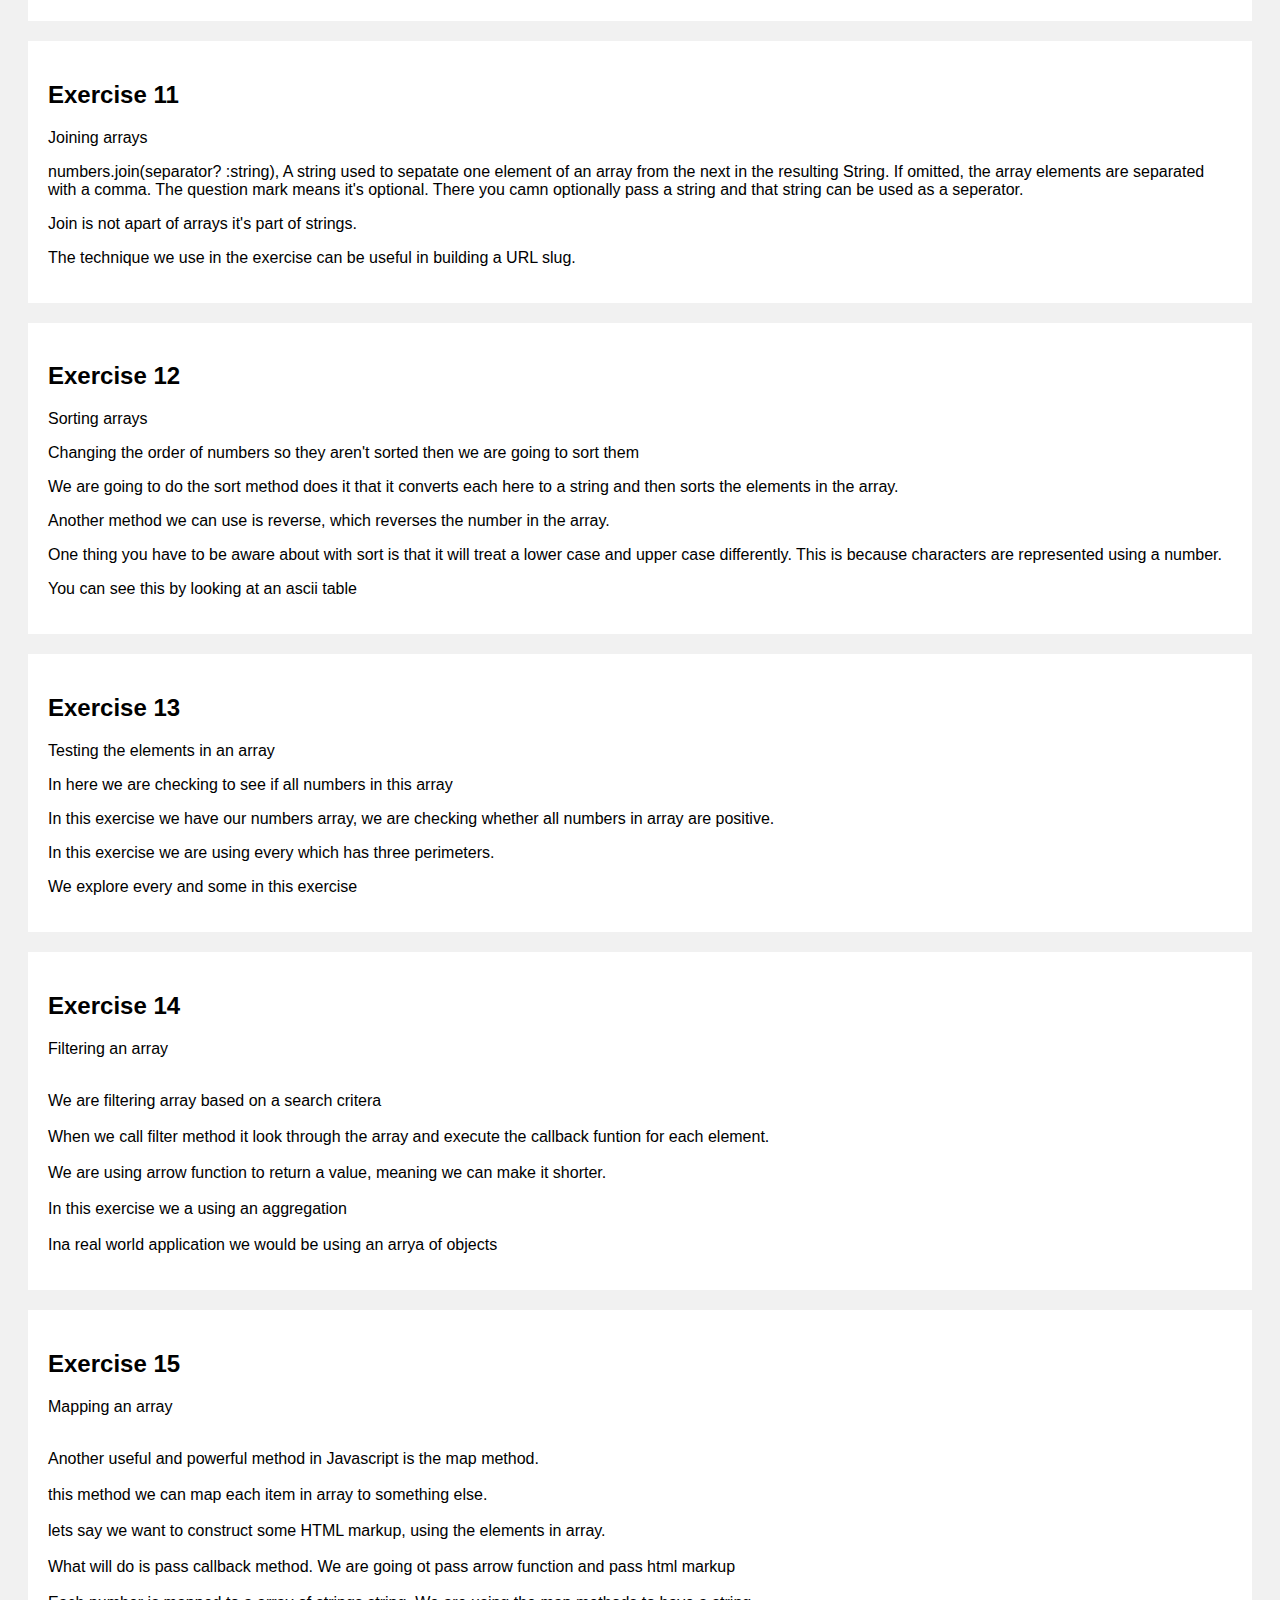
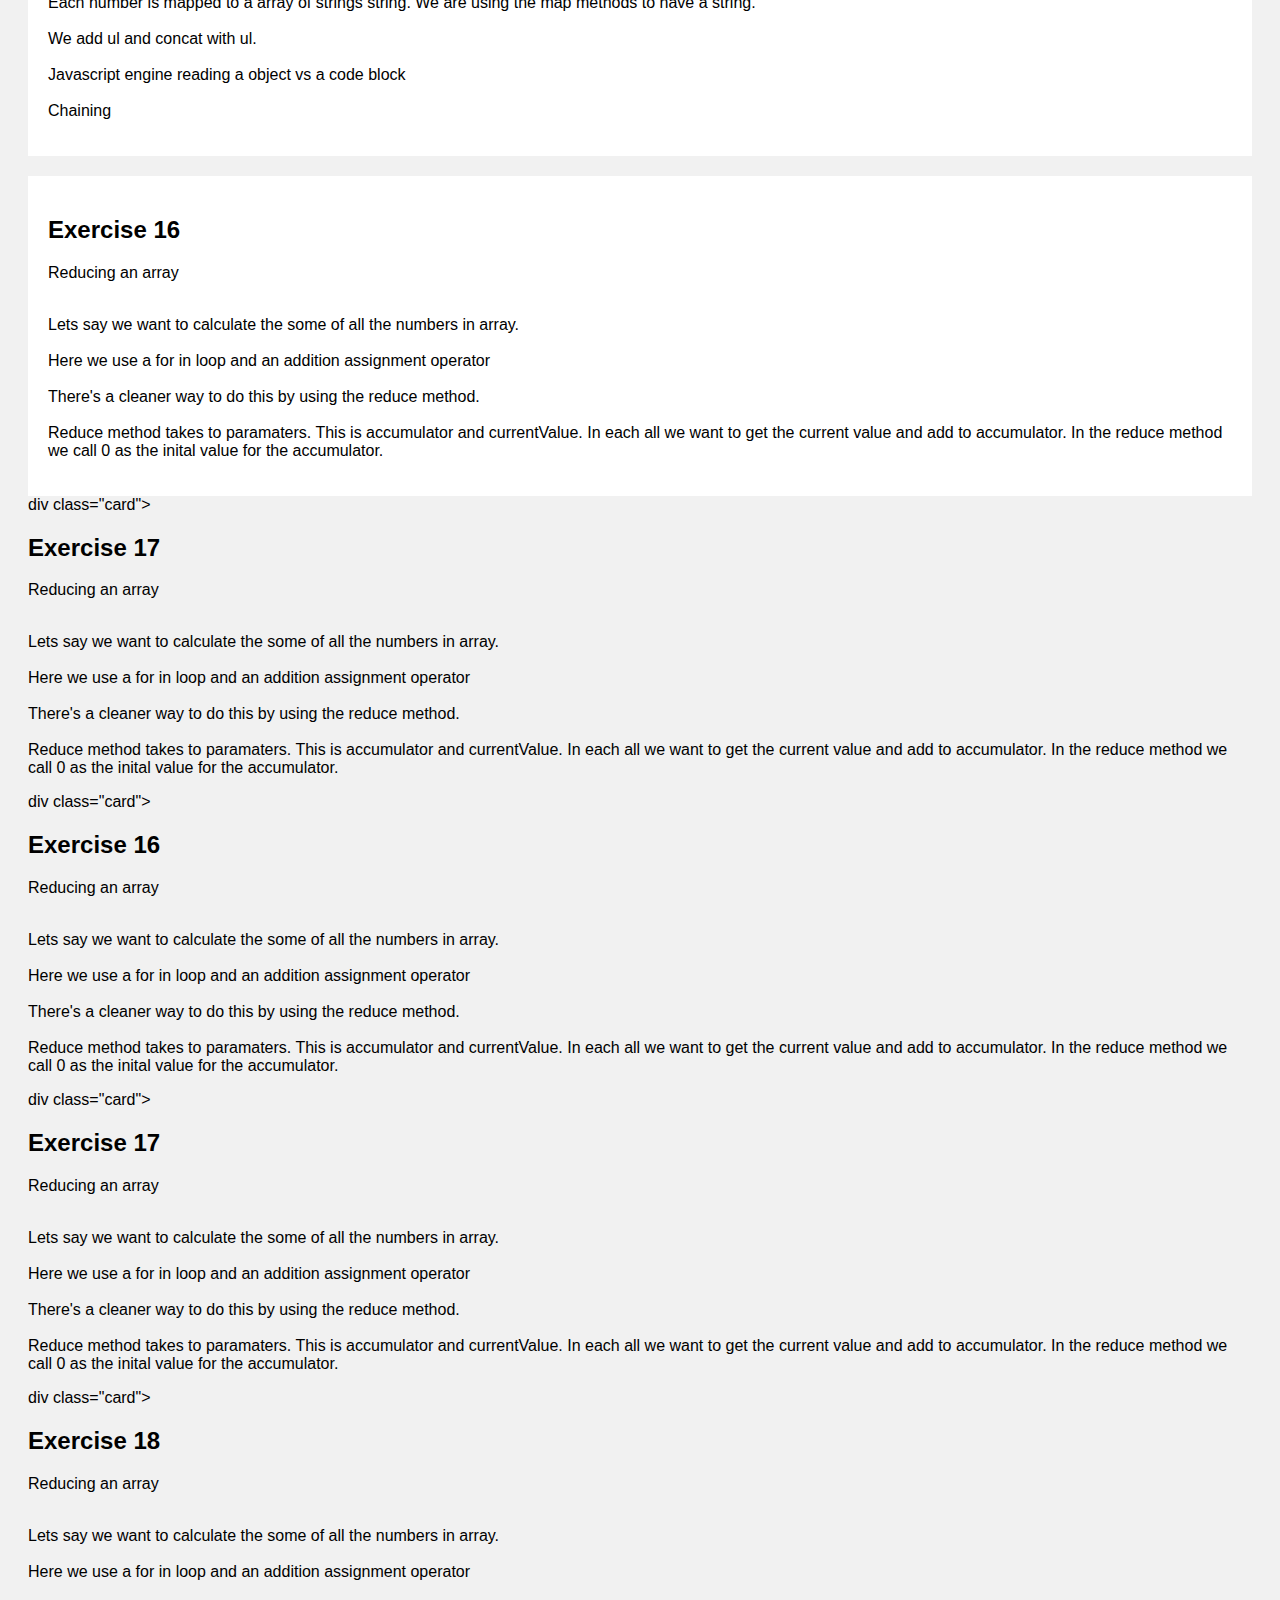
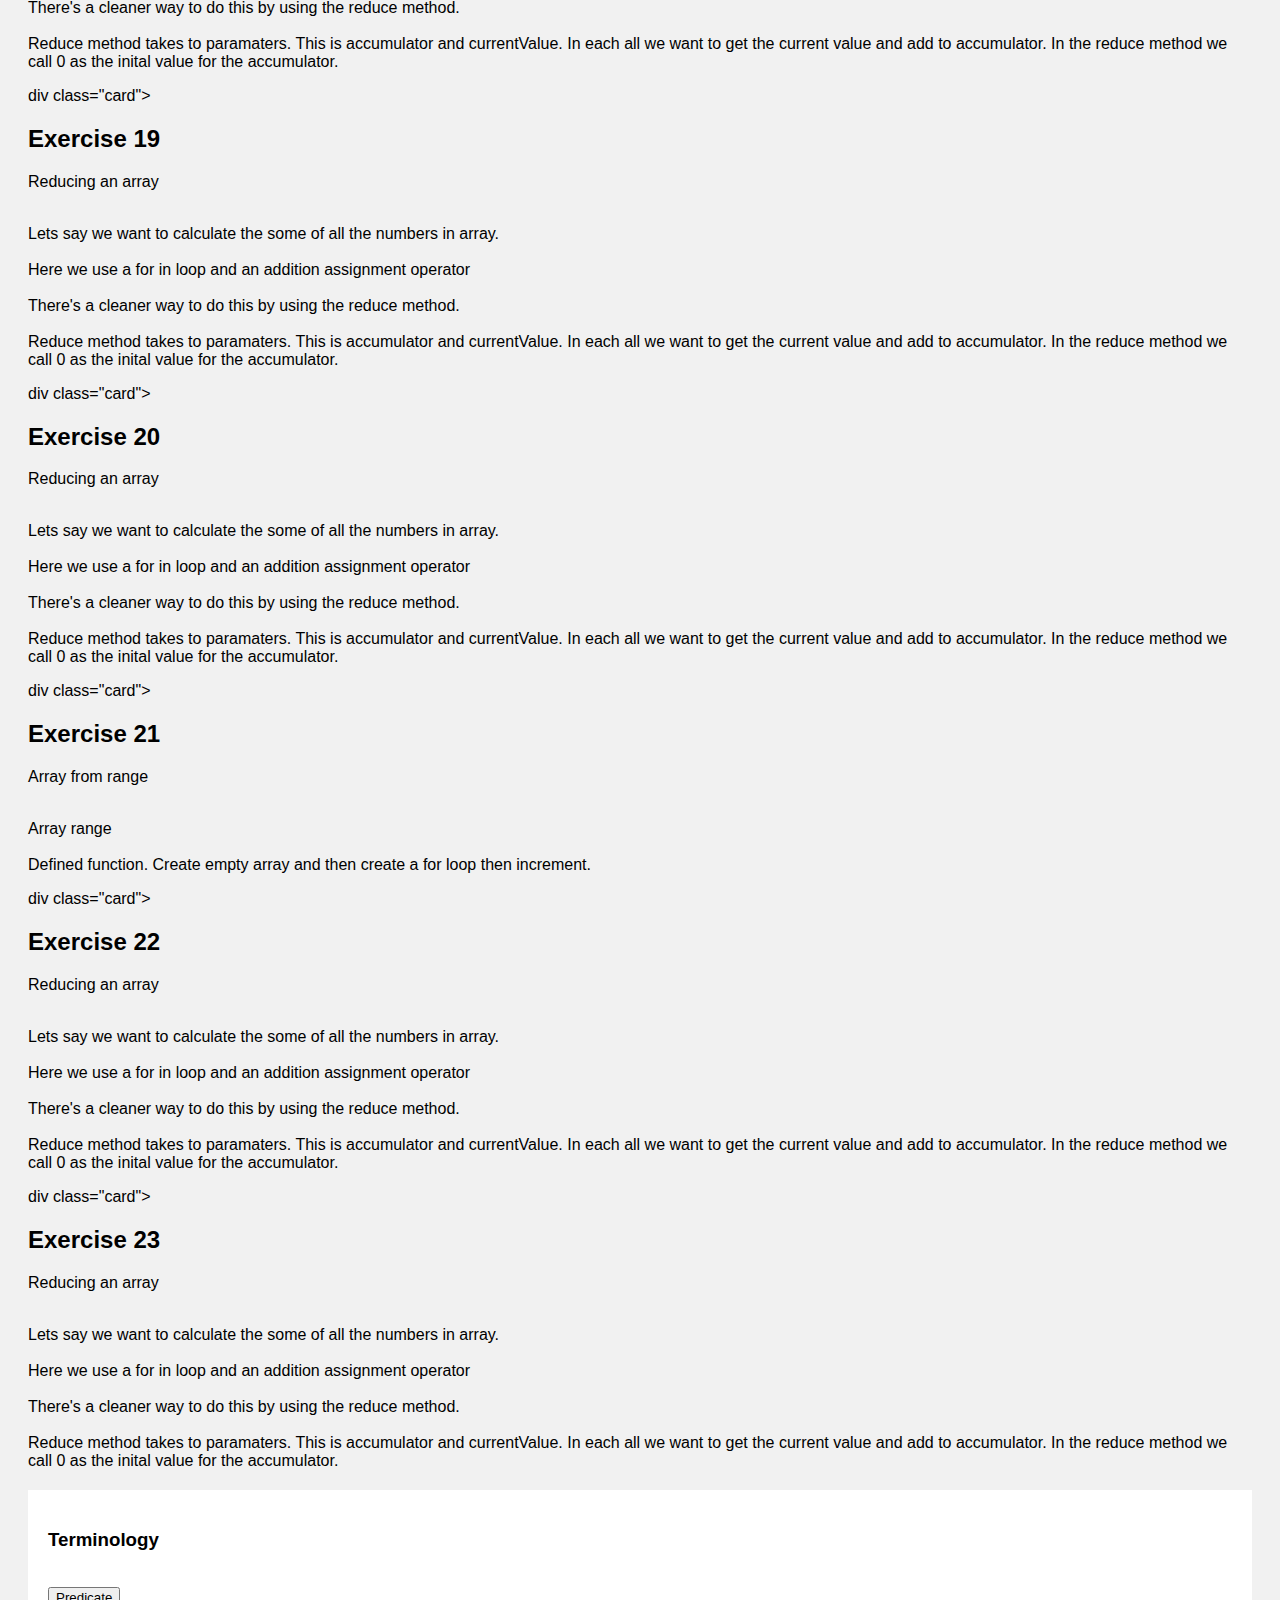
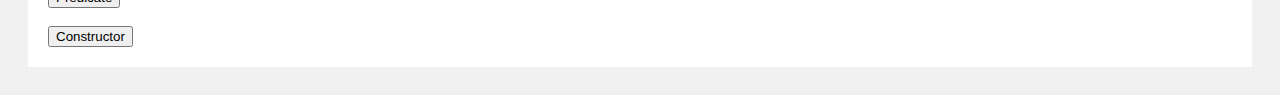
==== commit 365ab89e: "Complete exercise 17" ====
--- a/Arrays/index.html
+++ b/Arrays/index.html
@@ -202,7 +202,114 @@
       <p>
         <br>Lets say we want to calculate the some of all the numbers in array.</br>
         <br>Here we use a for in loop and an addition assignment operator</br>
-        <br></br>
+        <br>There's a cleaner way to do this by using the reduce method.</br>
+        <br>Reduce method takes to paramaters. This is accumulator and currentValue.
+        In each all we want to get the current value and add to accumulator.
+        In the reduce method we call 0 as the inital value for the accumulator. </br>
+      </p>
+    </div>
+    div class="card">
+      <h2>Exercise 17</h2>
+      <p>Reducing an array</p>
+      <p>
+        <br>Lets say we want to calculate the some of all the numbers in array.</br>
+        <br>Here we use a for in loop and an addition assignment operator</br>
+        <br>There's a cleaner way to do this by using the reduce method.</br>
+        <br>Reduce method takes to paramaters. This is accumulator and currentValue.
+        In each all we want to get the current value and add to accumulator.
+        In the reduce method we call 0 as the inital value for the accumulator. </br>
+      </p>
+    </div>
+    div class="card">
+      <h2>Exercise 16</h2>
+      <p>Reducing an array</p>
+      <p>
+        <br>Lets say we want to calculate the some of all the numbers in array.</br>
+        <br>Here we use a for in loop and an addition assignment operator</br>
+        <br>There's a cleaner way to do this by using the reduce method.</br>
+        <br>Reduce method takes to paramaters. This is accumulator and currentValue.
+        In each all we want to get the current value and add to accumulator.
+        In the reduce method we call 0 as the inital value for the accumulator. </br>
+      </p>
+    </div>
+    div class="card">
+      <h2>Exercise 17</h2>
+      <p>Reducing an array</p>
+      <p>
+        <br>Lets say we want to calculate the some of all the numbers in array.</br>
+        <br>Here we use a for in loop and an addition assignment operator</br>
+        <br>There's a cleaner way to do this by using the reduce method.</br>
+        <br>Reduce method takes to paramaters. This is accumulator and currentValue.
+        In each all we want to get the current value and add to accumulator.
+        In the reduce method we call 0 as the inital value for the accumulator. </br>
+      </p>
+    </div>
+    div class="card">
+      <h2>Exercise 18</h2>
+      <p>Reducing an array</p>
+      <p>
+        <br>Lets say we want to calculate the some of all the numbers in array.</br>
+        <br>Here we use a for in loop and an addition assignment operator</br>
+        <br>There's a cleaner way to do this by using the reduce method.</br>
+        <br>Reduce method takes to paramaters. This is accumulator and currentValue.
+        In each all we want to get the current value and add to accumulator.
+        In the reduce method we call 0 as the inital value for the accumulator. </br>
+      </p>
+    </div>
+    div class="card">
+      <h2>Exercise 19</h2>
+      <p>Reducing an array</p>
+      <p>
+        <br>Lets say we want to calculate the some of all the numbers in array.</br>
+        <br>Here we use a for in loop and an addition assignment operator</br>
+        <br>There's a cleaner way to do this by using the reduce method.</br>
+        <br>Reduce method takes to paramaters. This is accumulator and currentValue.
+        In each all we want to get the current value and add to accumulator.
+        In the reduce method we call 0 as the inital value for the accumulator. </br>
+      </p>
+    </div>
+    div class="card">
+      <h2>Exercise 20</h2>
+      <p>Reducing an array</p>
+      <p>
+        <br>Lets say we want to calculate the some of all the numbers in array.</br>
+        <br>Here we use a for in loop and an addition assignment operator</br>
+        <br>There's a cleaner way to do this by using the reduce method.</br>
+        <br>Reduce method takes to paramaters. This is accumulator and currentValue.
+        In each all we want to get the current value and add to accumulator.
+        In the reduce method we call 0 as the inital value for the accumulator. </br>
+      </p>
+    </div>
+    div class="card">
+      <h2>Exercise 21</h2>
+      <p>Array from range</p>
+      <p>
+        <br>Array range</br>
+        <br>Defined function. Create empty array and then create a for loop then increment.</br>
+      </p>
+    </div>
+    div class="card">
+      <h2>Exercise 22</h2>
+      <p>Reducing an array</p>
+      <p>
+        <br>Lets say we want to calculate the some of all the numbers in array.</br>
+        <br>Here we use a for in loop and an addition assignment operator</br>
+        <br>There's a cleaner way to do this by using the reduce method.</br>
+        <br>Reduce method takes to paramaters. This is accumulator and currentValue.
+        In each all we want to get the current value and add to accumulator.
+        In the reduce method we call 0 as the inital value for the accumulator. </br>
+      </p>
+    </div>
+    div class="card">
+      <h2>Exercise 23</h2>
+      <p>Reducing an array</p>
+      <p>
+        <br>Lets say we want to calculate the some of all the numbers in array.</br>
+        <br>Here we use a for in loop and an addition assignment operator</br>
+        <br>There's a cleaner way to do this by using the reduce method.</br>
+        <br>Reduce method takes to paramaters. This is accumulator and currentValue.
+        In each all we want to get the current value and add to accumulator.
+        In the reduce method we call 0 as the inital value for the accumulator. </br>
       </p>
     </div>
   </div>
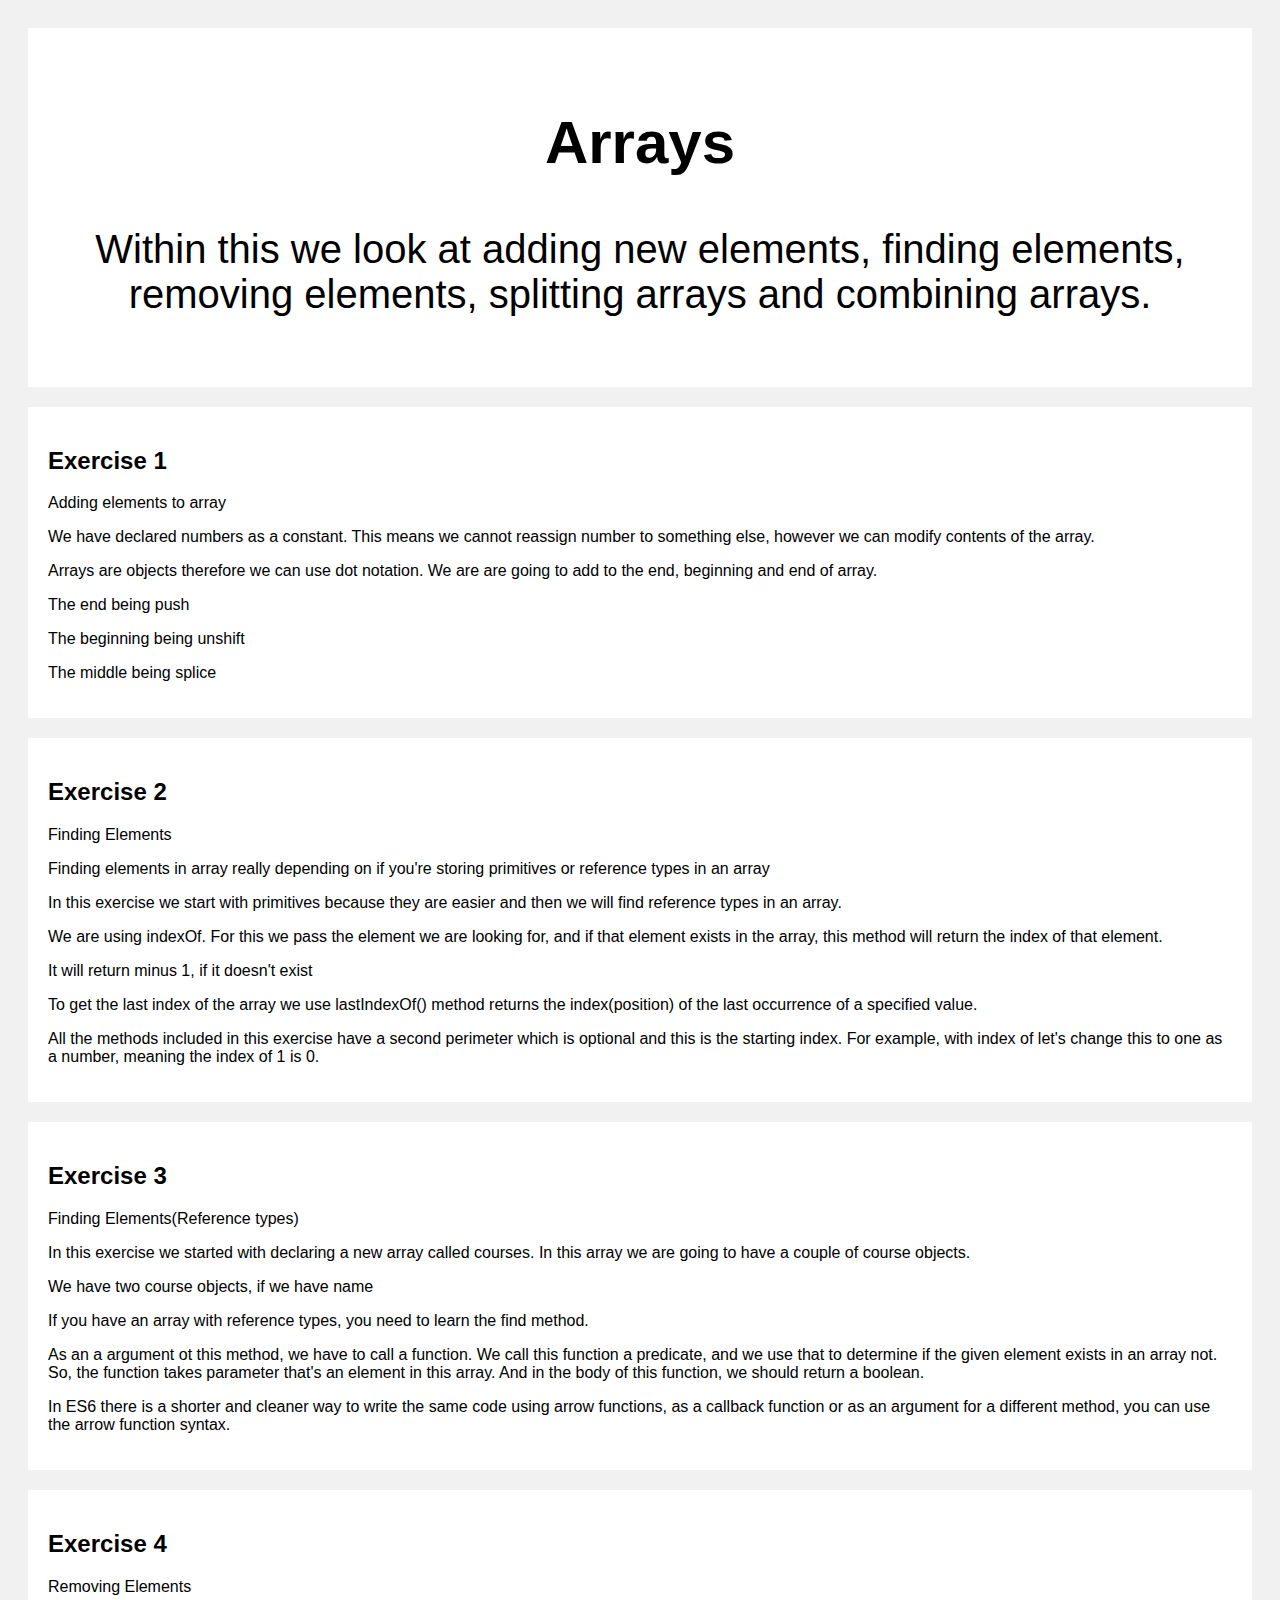
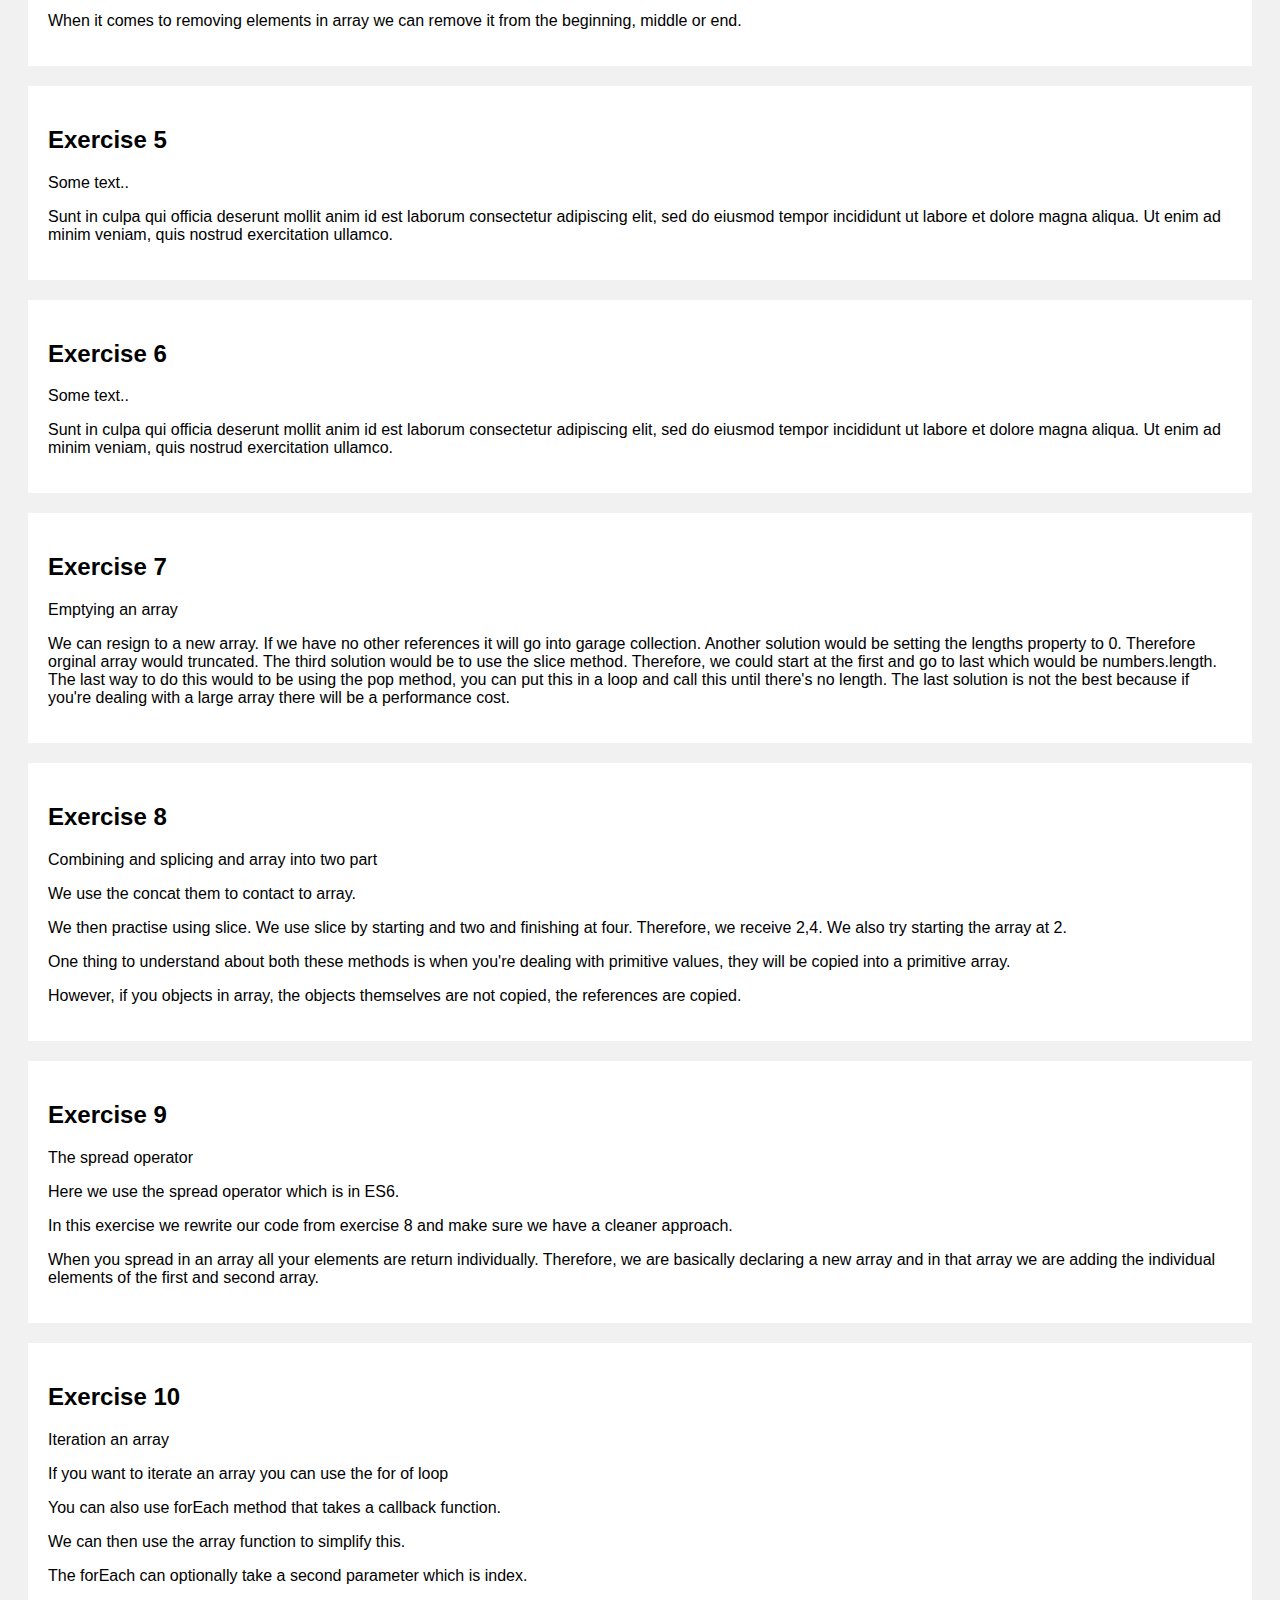
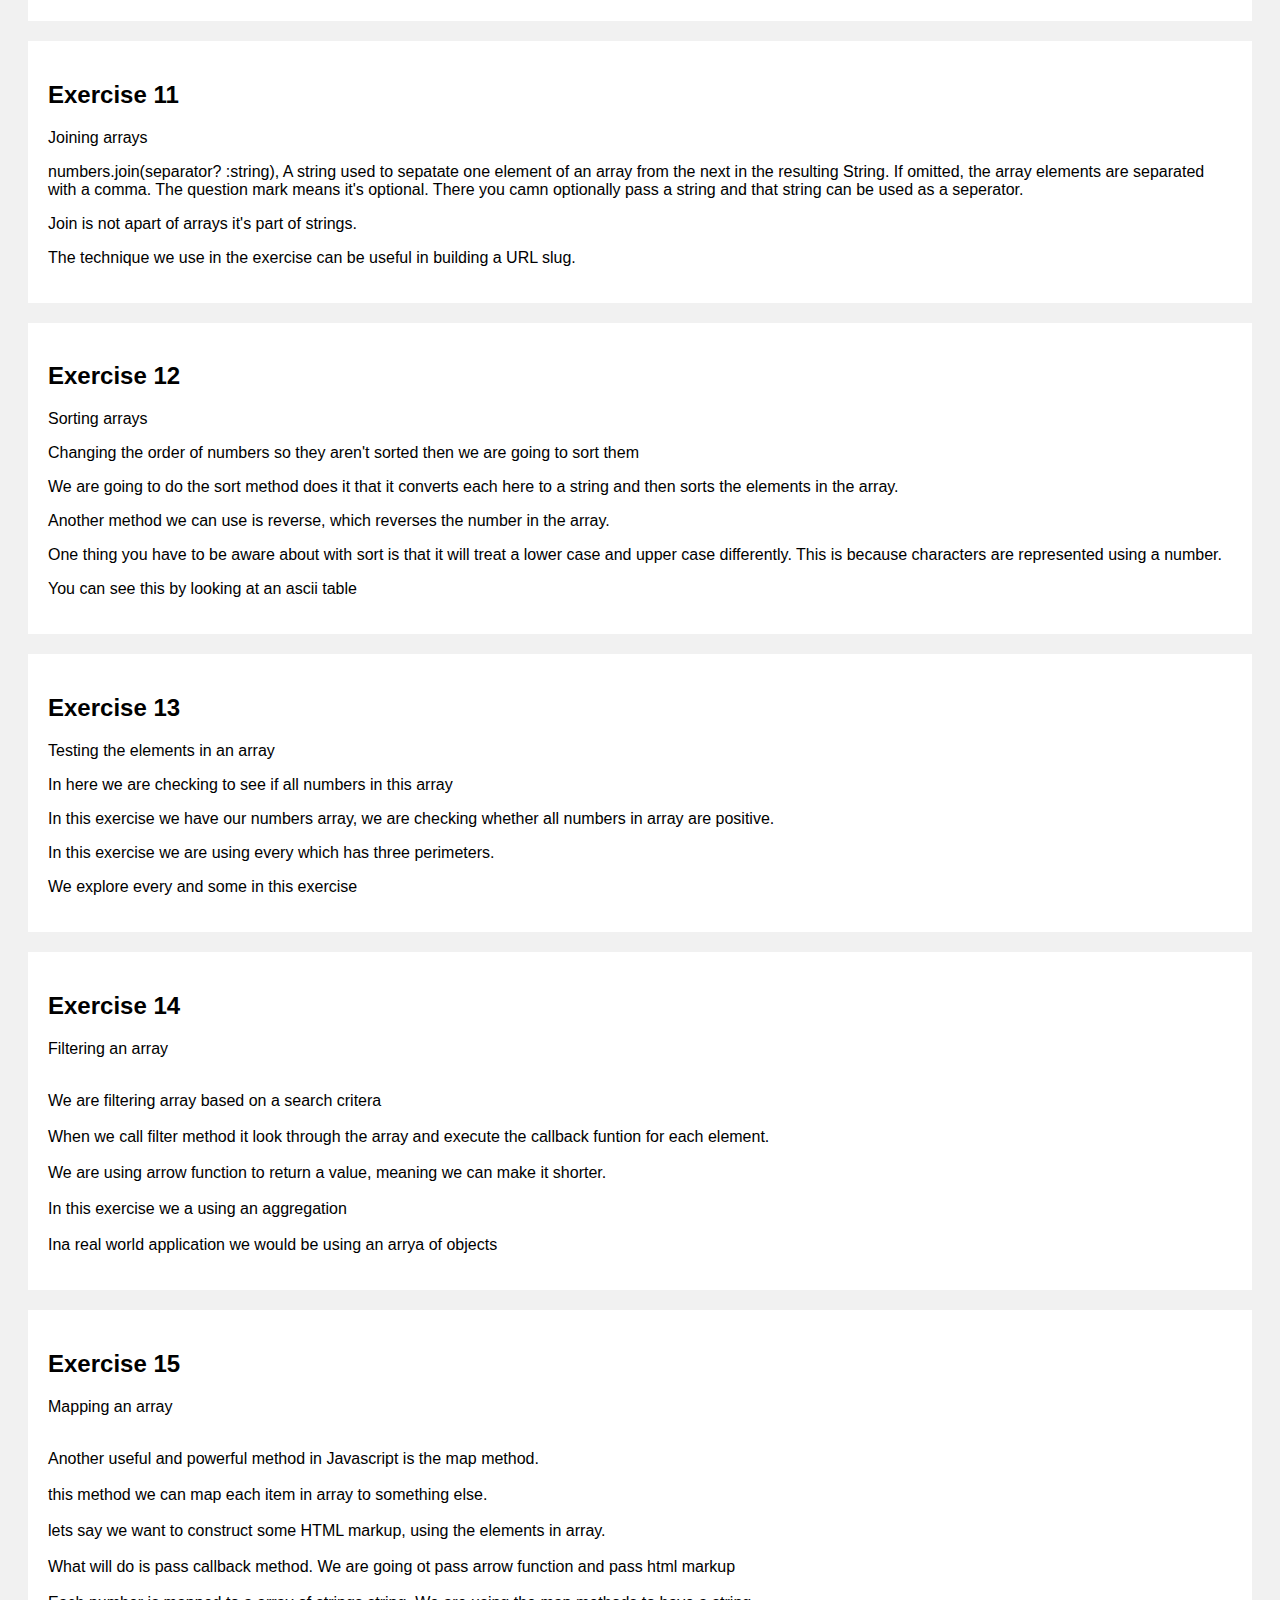
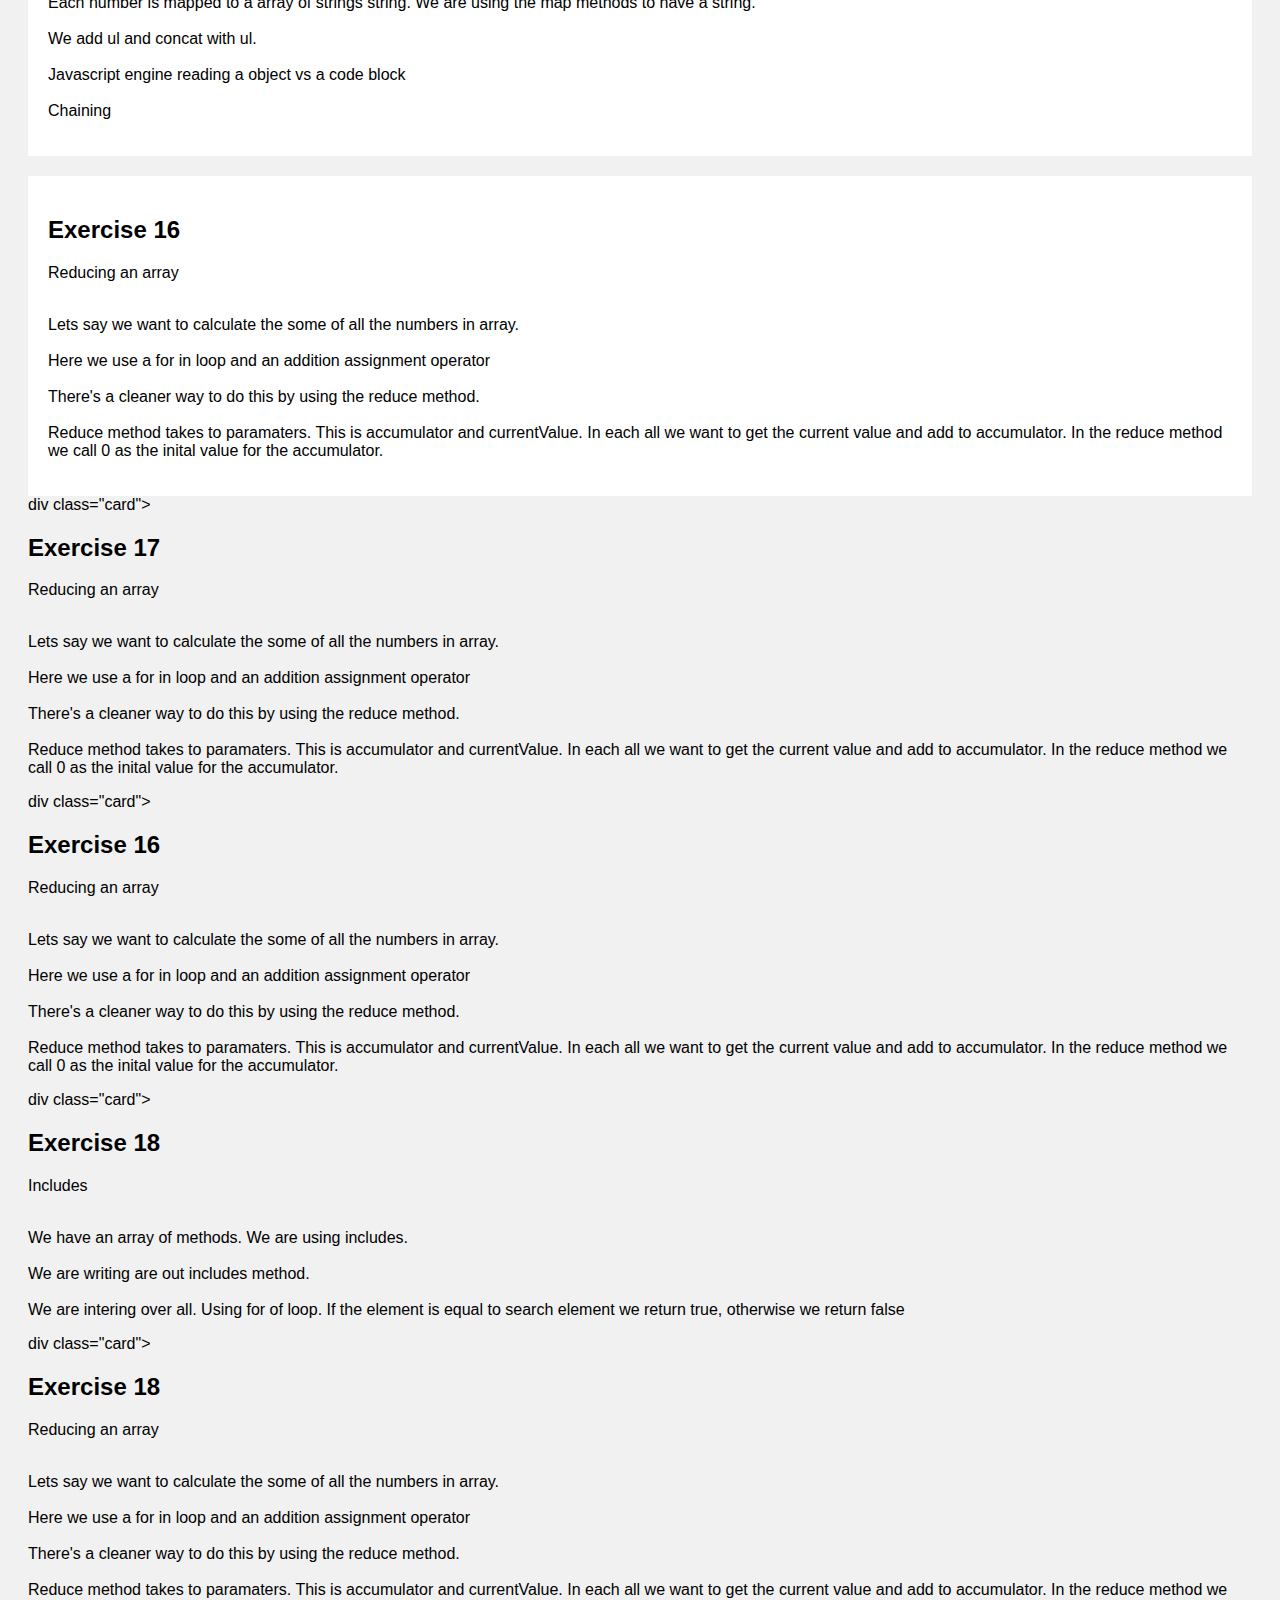
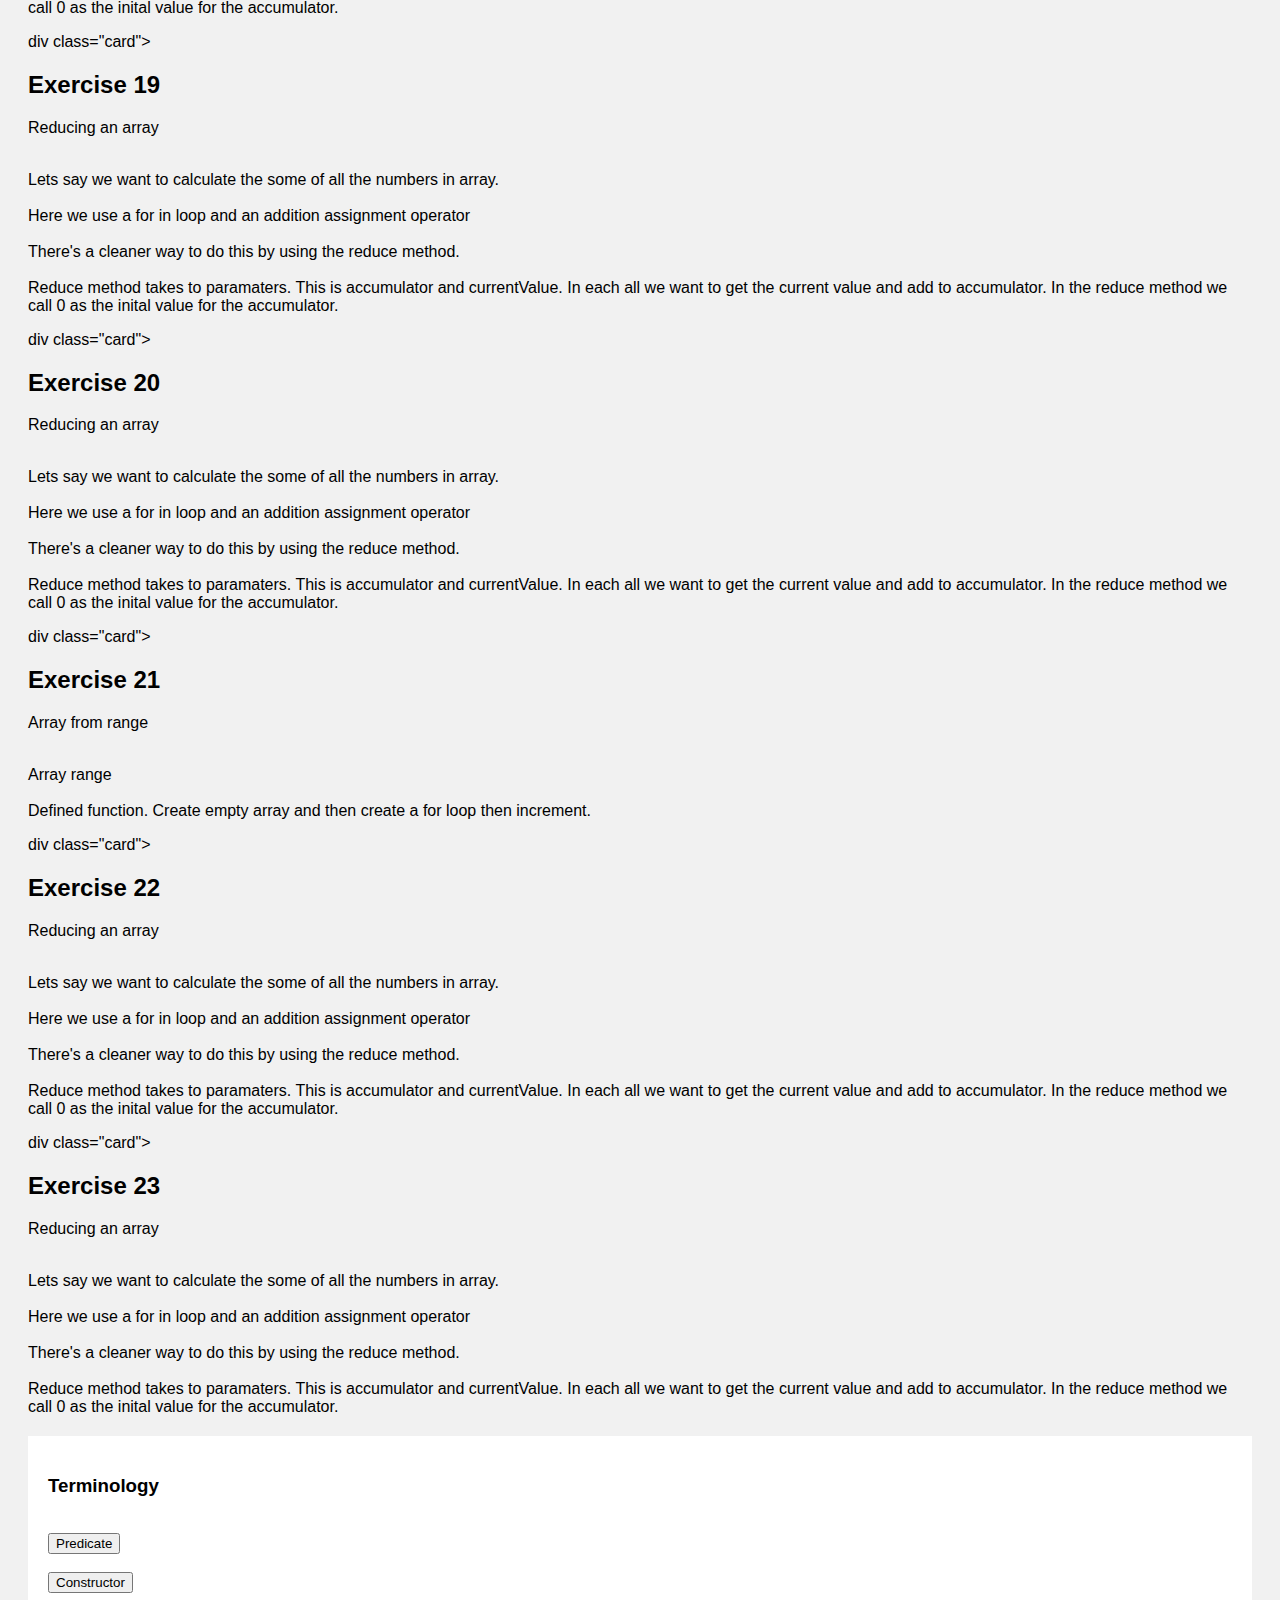
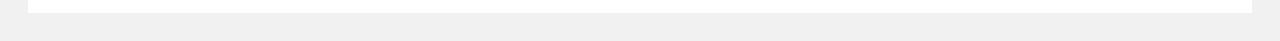
==== commit 402f154e: "Complete exercise 18" ====
--- a/Arrays/index.html
+++ b/Arrays/index.html
@@ -233,15 +233,12 @@
       </p>
     </div>
     div class="card">
-      <h2>Exercise 17</h2>
-      <p>Reducing an array</p>
-      <p>
-        <br>Lets say we want to calculate the some of all the numbers in array.</br>
-        <br>Here we use a for in loop and an addition assignment operator</br>
-        <br>There's a cleaner way to do this by using the reduce method.</br>
-        <br>Reduce method takes to paramaters. This is accumulator and currentValue.
-        In each all we want to get the current value and add to accumulator.
-        In the reduce method we call 0 as the inital value for the accumulator. </br>
+      <h2>Exercise 18</h2>
+      <p>Includes</p>
+      <p>
+        <br>We have an array of methods. We are using includes.</br>
+        <br>We are writing are out includes method.</br>
+        <br>We are intering over all. Using for of loop. If the element is equal to search element we return true, otherwise we return false</br>
       </p>
     </div>
     div class="card">
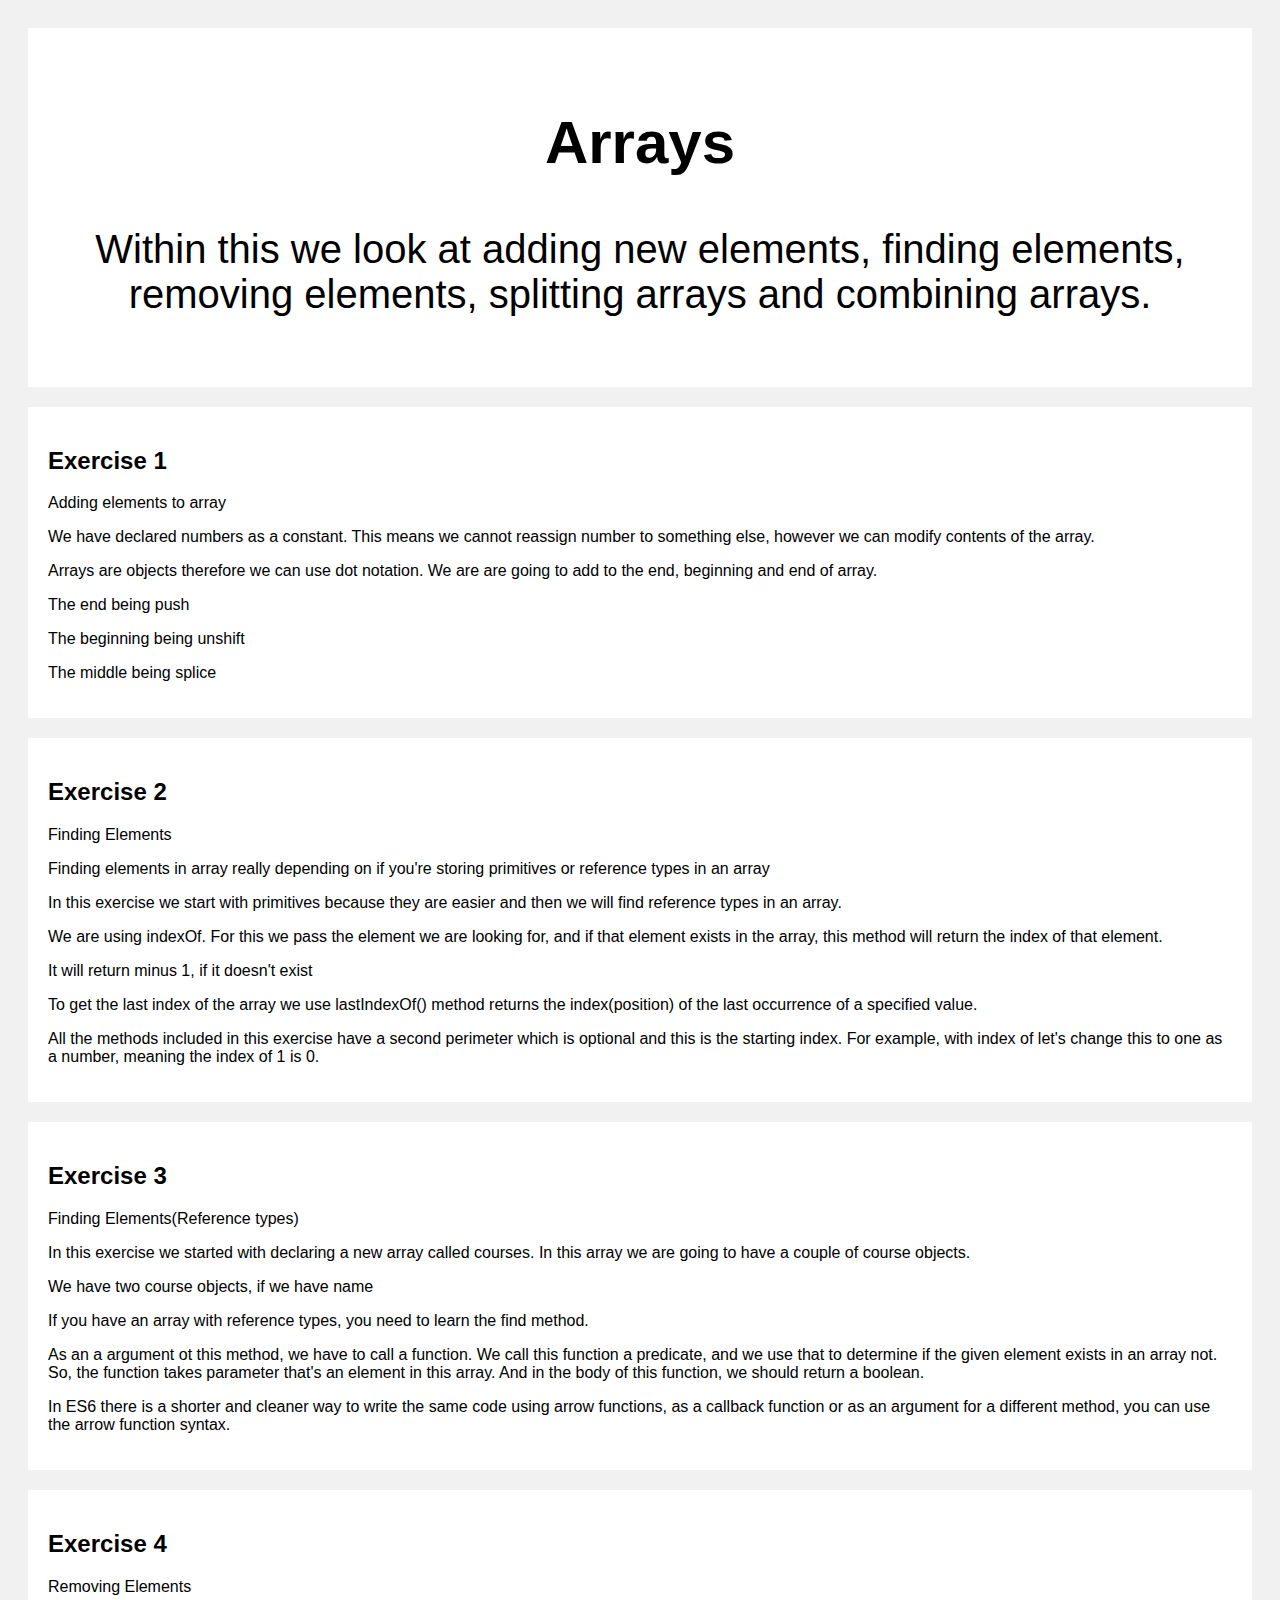
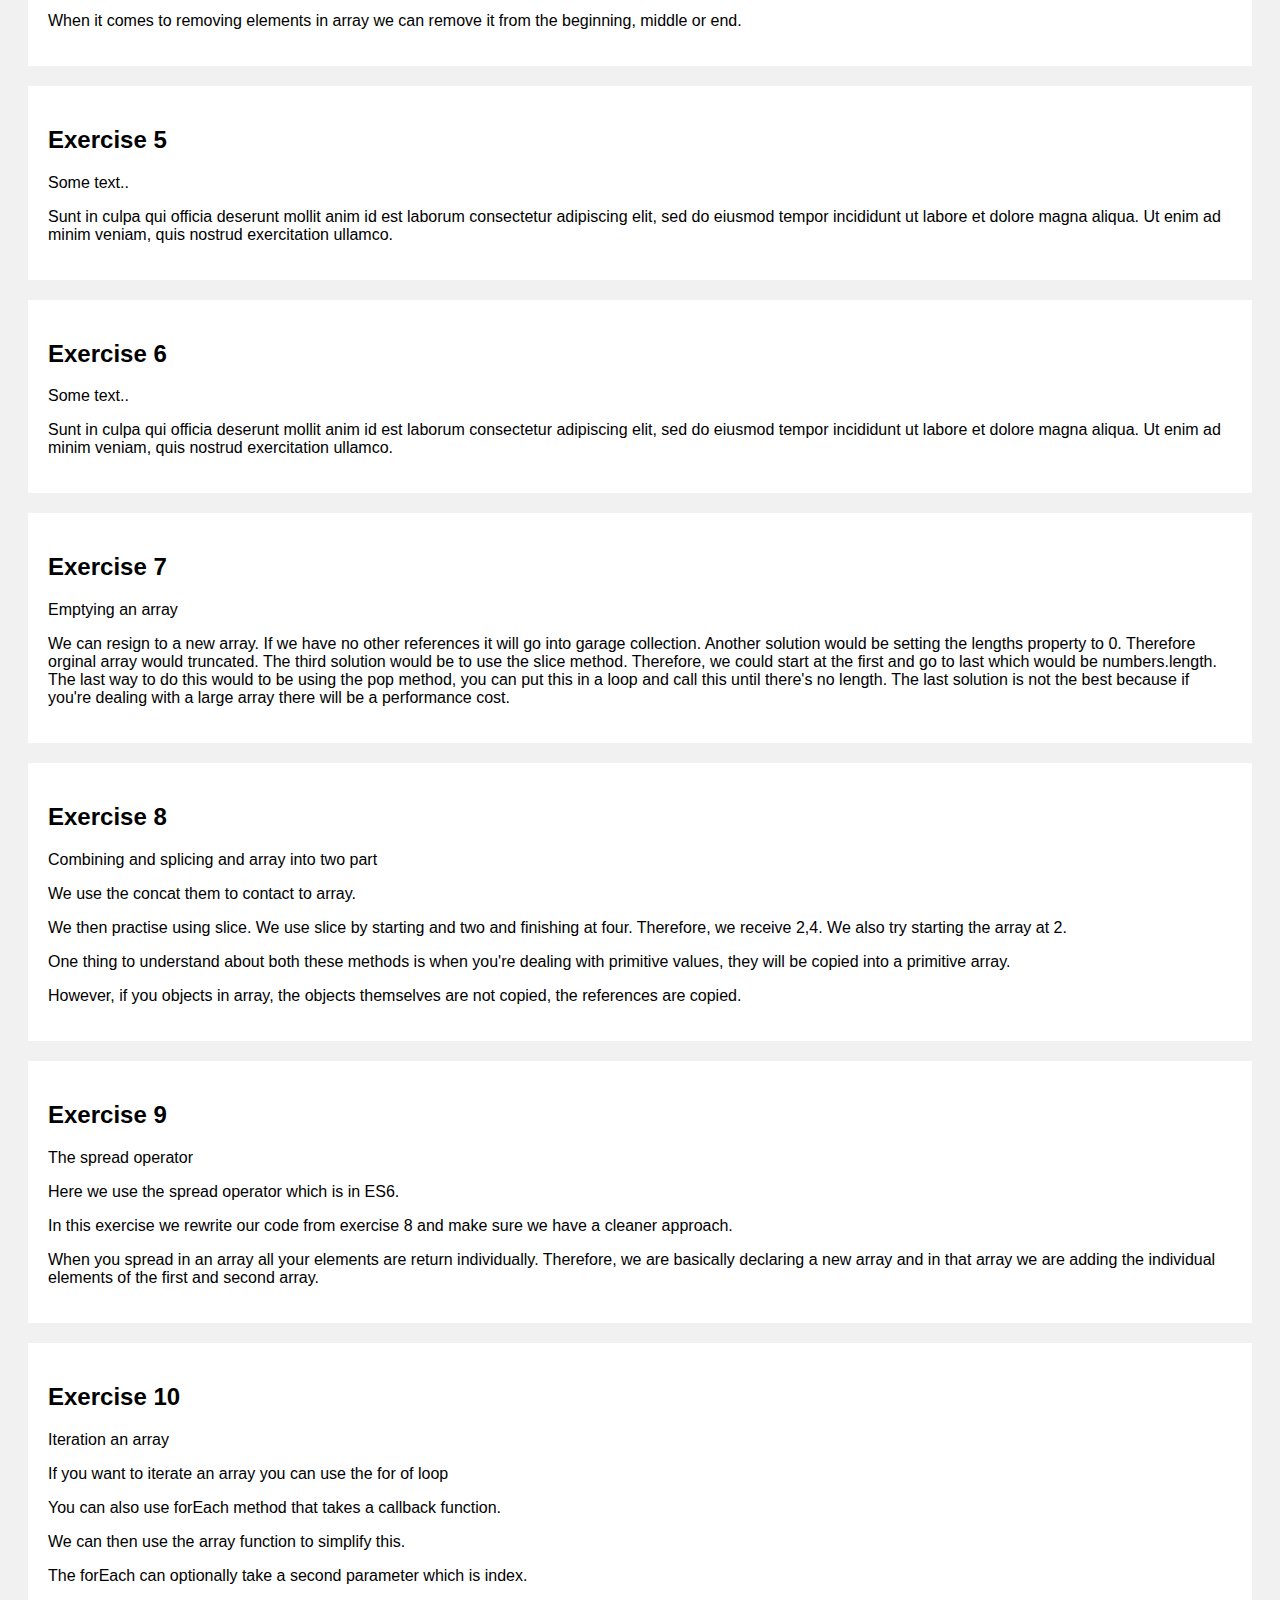
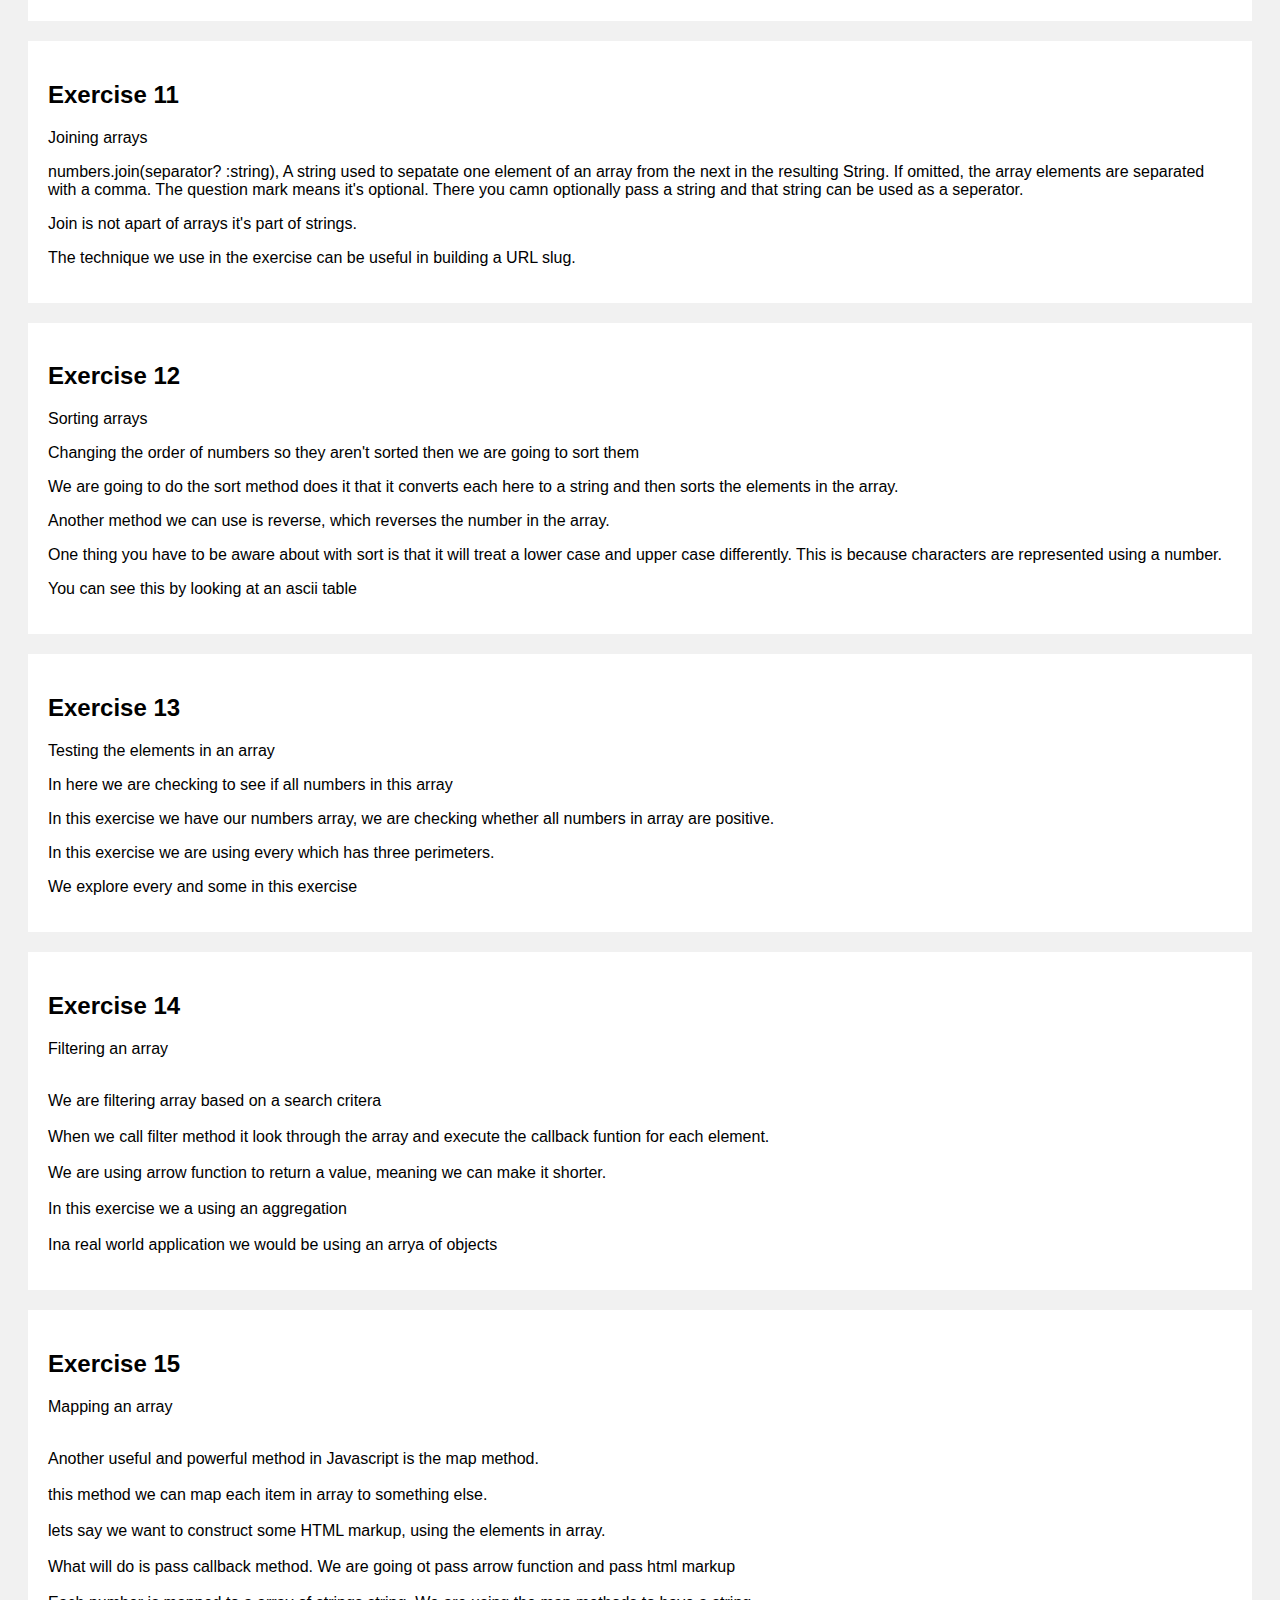
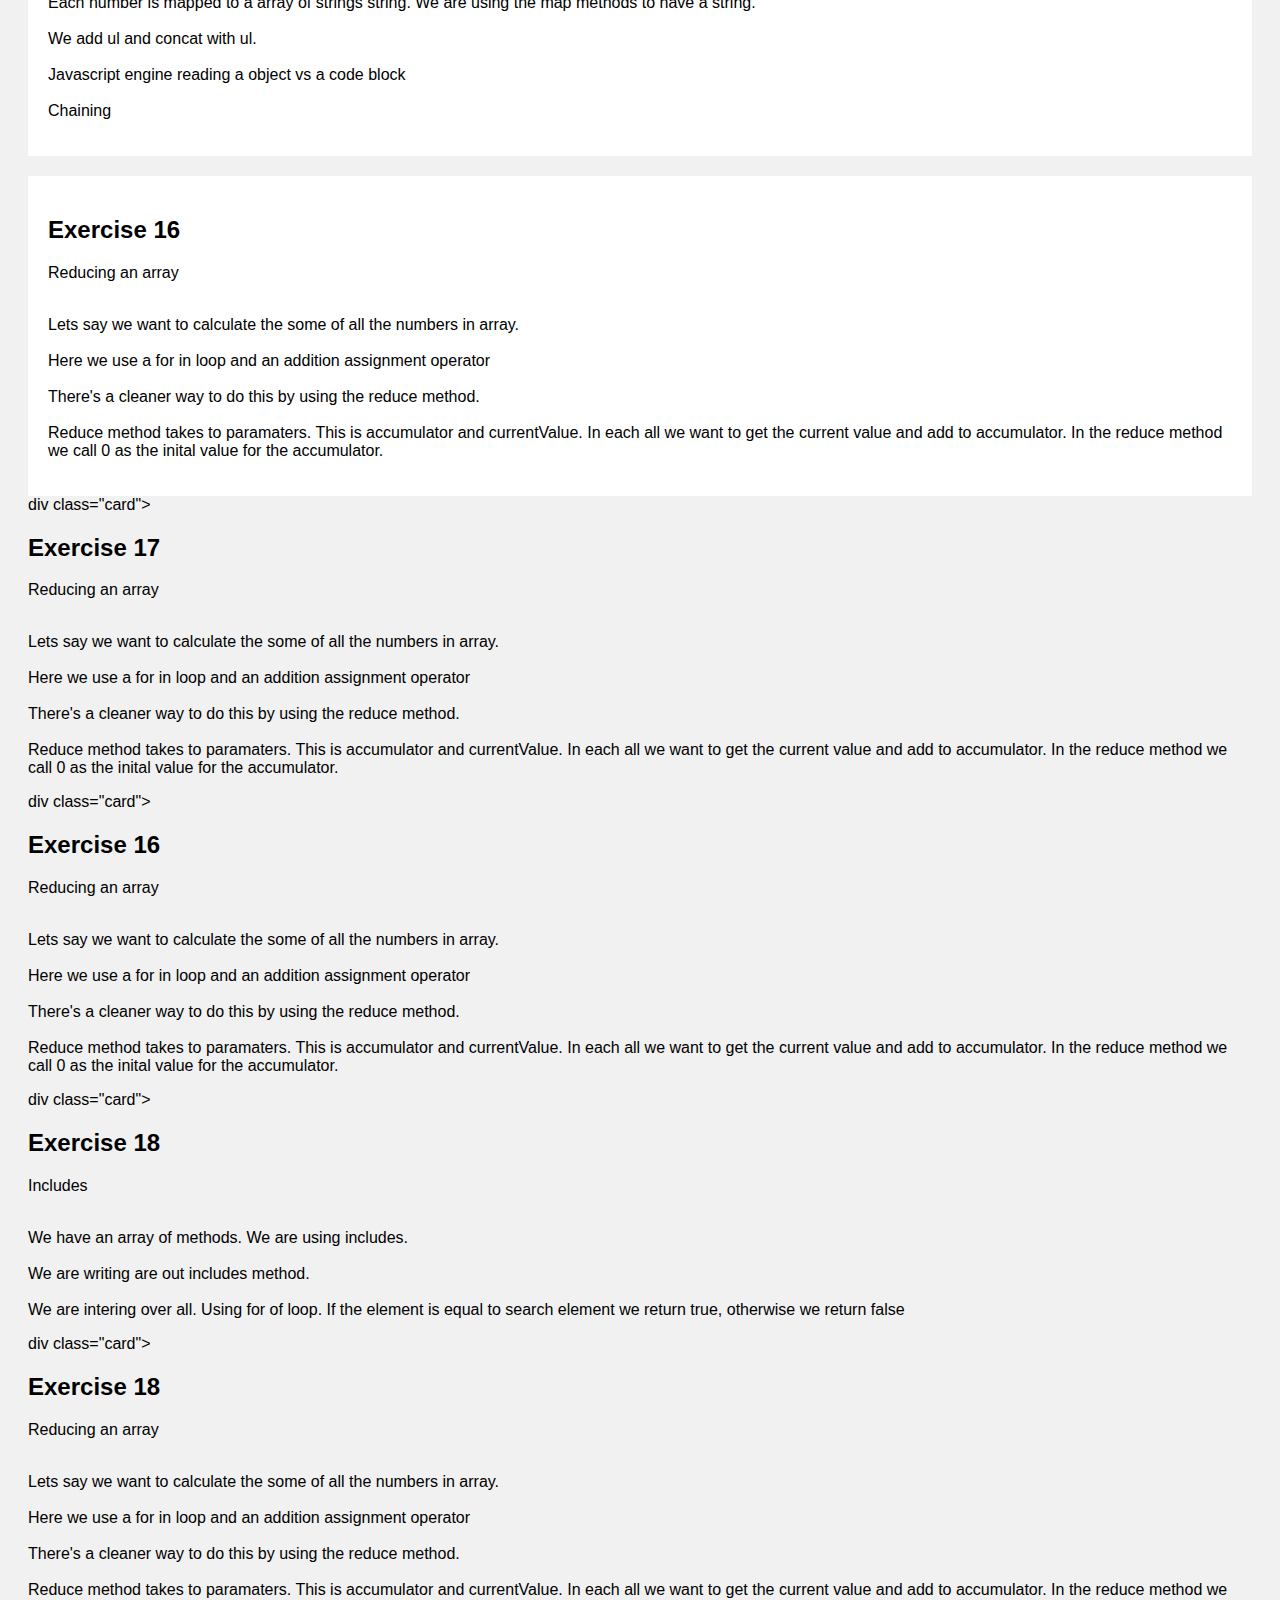
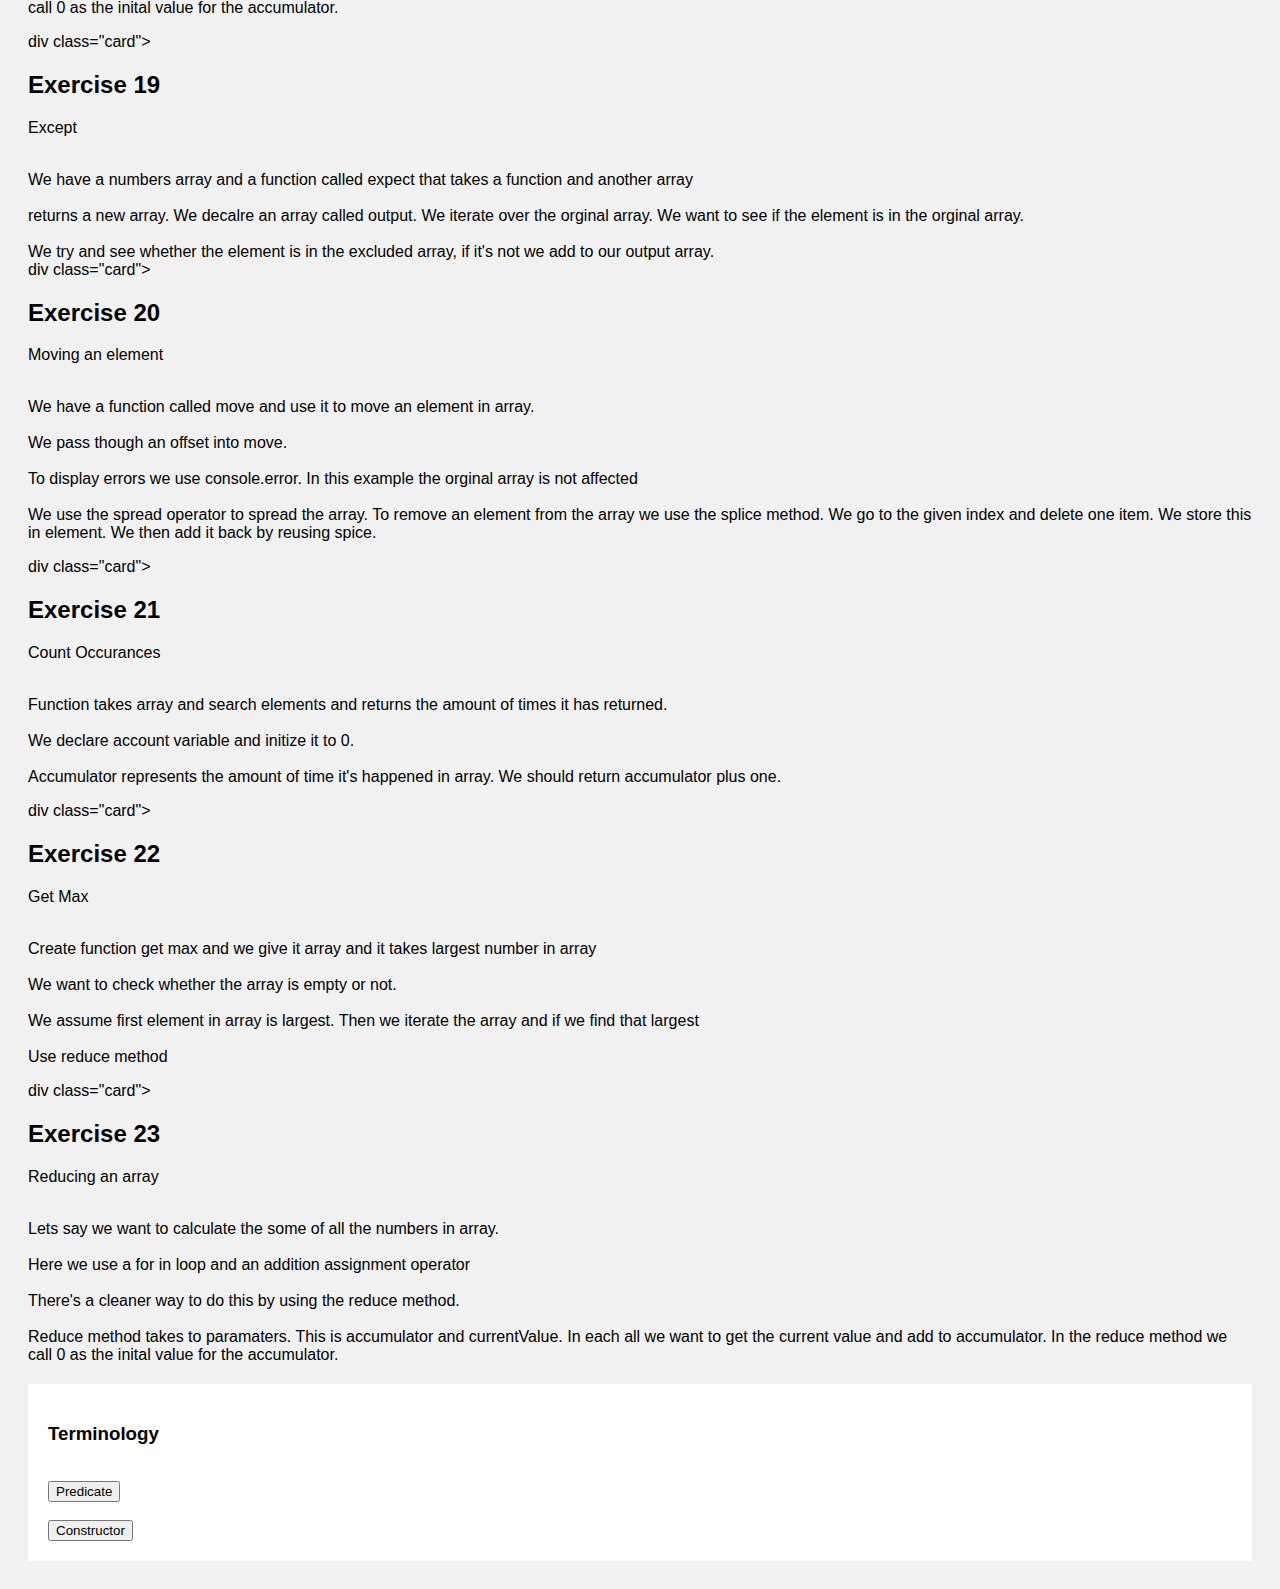
==== commit 53dba722: "Arrays: Add comment" ====
--- a/Arrays/index.html
+++ b/Arrays/index.html
@@ -255,46 +255,40 @@
     </div>
     div class="card">
       <h2>Exercise 19</h2>
-      <p>Reducing an array</p>
-      <p>
-        <br>Lets say we want to calculate the some of all the numbers in array.</br>
-        <br>Here we use a for in loop and an addition assignment operator</br>
-        <br>There's a cleaner way to do this by using the reduce method.</br>
-        <br>Reduce method takes to paramaters. This is accumulator and currentValue.
-        In each all we want to get the current value and add to accumulator.
-        In the reduce method we call 0 as the inital value for the accumulator. </br>
-      </p>
+      <p>Except</p>
+      <p>
+        <br>We have a numbers array and a function called expect that takes a function and another array</br>
+        <br>returns a new array. We decalre an array called output. We iterate over the orginal array. We want to see if the element is in the orginal array.</br>
+        <br>We try and see whether the element is in the excluded array, if it's not we add to our output array.</br>
     </div>
     div class="card">
       <h2>Exercise 20</h2>
-      <p>Reducing an array</p>
-      <p>
-        <br>Lets say we want to calculate the some of all the numbers in array.</br>
-        <br>Here we use a for in loop and an addition assignment operator</br>
-        <br>There's a cleaner way to do this by using the reduce method.</br>
-        <br>Reduce method takes to paramaters. This is accumulator and currentValue.
-        In each all we want to get the current value and add to accumulator.
-        In the reduce method we call 0 as the inital value for the accumulator. </br>
+      <p>Moving an element</p>
+      <p>
+        <br>We have a function called move and use it to move an element in array.</br>
+        <br>We pass though an offset into move.</br>
+        <br>To display errors we use console.error. In this example the orginal array is not affected</br>
+        <br>We use the spread operator to spread the array. To remove an element from the array we use the splice method. 
+        We go to the given index and delete one item. We store this in element. We then add it back by reusing spice.</br>
       </p>
     </div>
     div class="card">
       <h2>Exercise 21</h2>
-      <p>Array from range</p>
-      <p>
-        <br>Array range</br>
-        <br>Defined function. Create empty array and then create a for loop then increment.</br>
+      <p>Count Occurances</p>
+      <p>
+        <br>Function takes array and search elements and returns the amount of times it has returned.</br>
+        <br>We declare account variable and initize it to 0. </br>
+        <br>Accumulator represents the amount of time it's happened in array. We should return accumulator plus one.</br>
       </p>
     </div>
     div class="card">
       <h2>Exercise 22</h2>
-      <p>Reducing an array</p>
-      <p>
-        <br>Lets say we want to calculate the some of all the numbers in array.</br>
-        <br>Here we use a for in loop and an addition assignment operator</br>
-        <br>There's a cleaner way to do this by using the reduce method.</br>
-        <br>Reduce method takes to paramaters. This is accumulator and currentValue.
-        In each all we want to get the current value and add to accumulator.
-        In the reduce method we call 0 as the inital value for the accumulator. </br>
+      <p>Get Max</p>
+      <p>
+        <br>Create function get max and we give it array and it takes largest number in array</br>
+        <br>We want to check whether the array is empty or not.</br>
+        <br>We assume first element in array is largest. Then we iterate the array and if we find that largest</br>
+        <br>Use reduce method</br>
       </p>
     </div>
     div class="card">
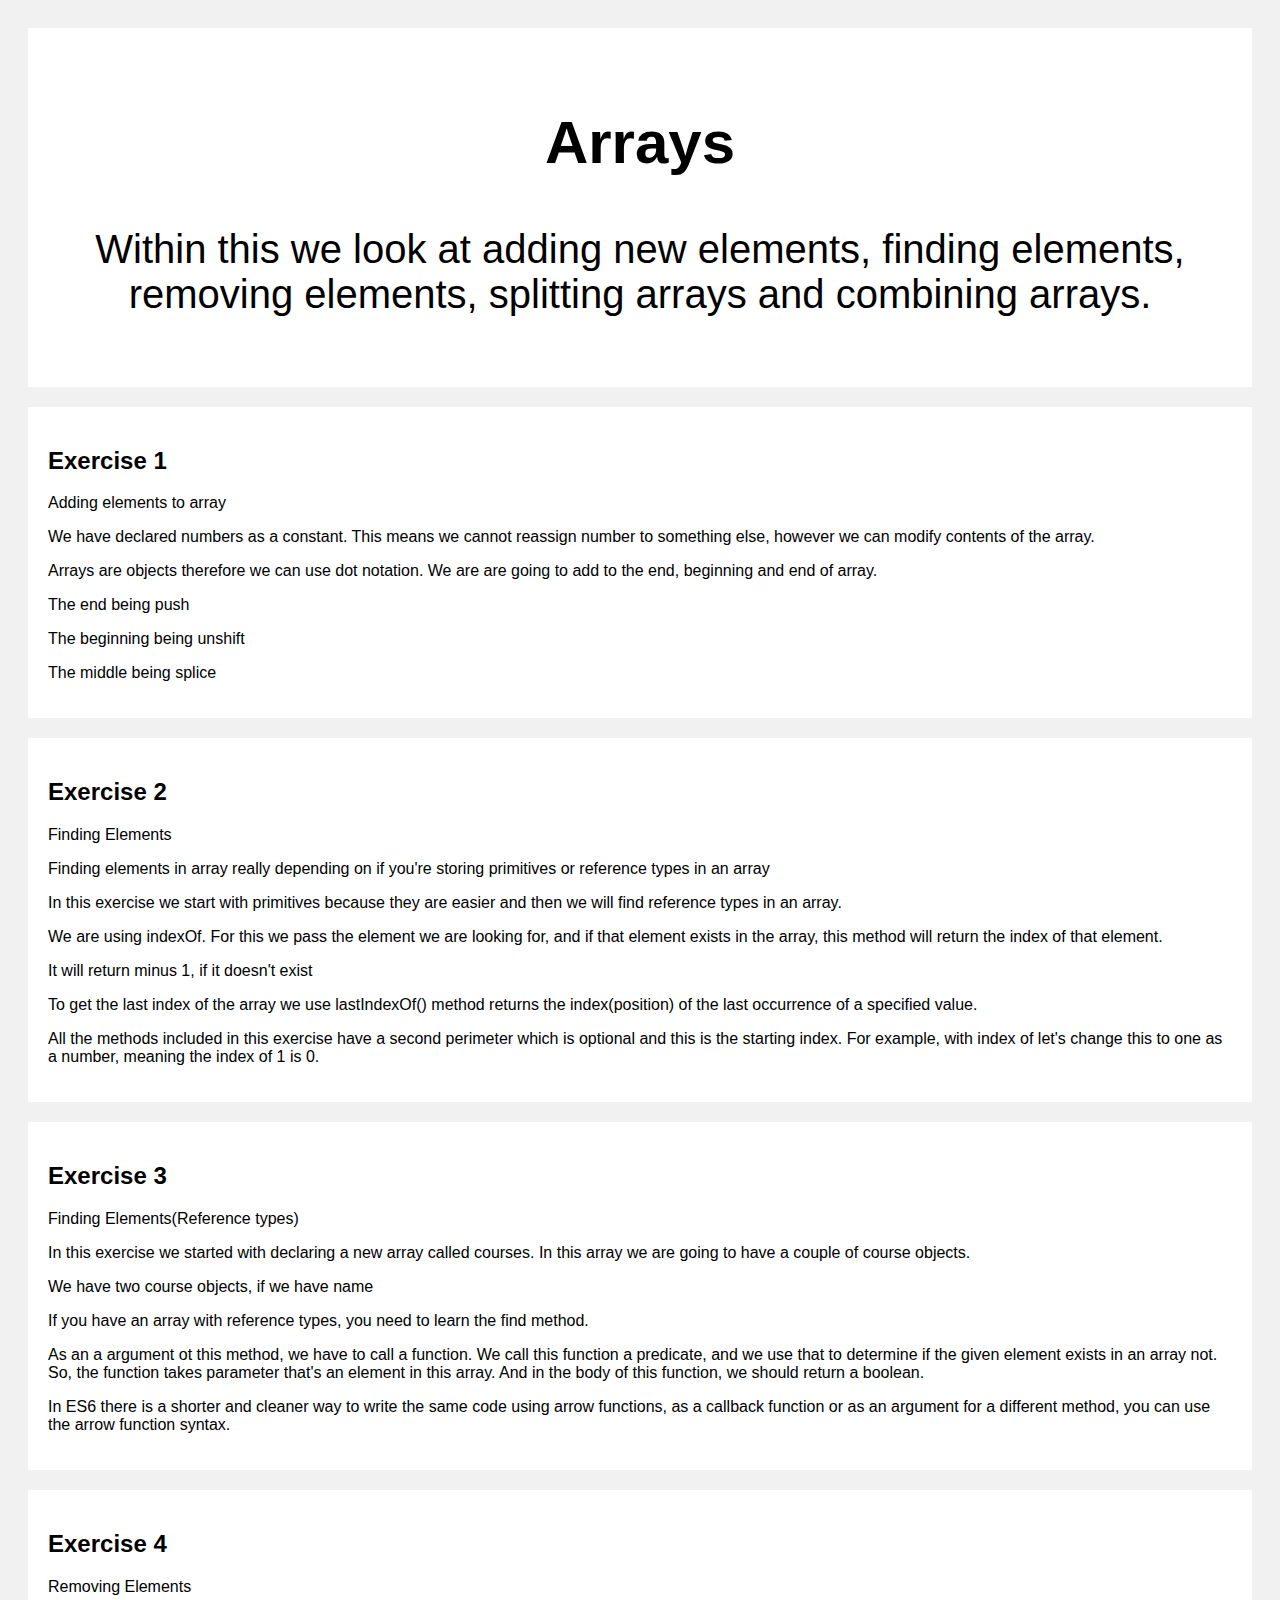
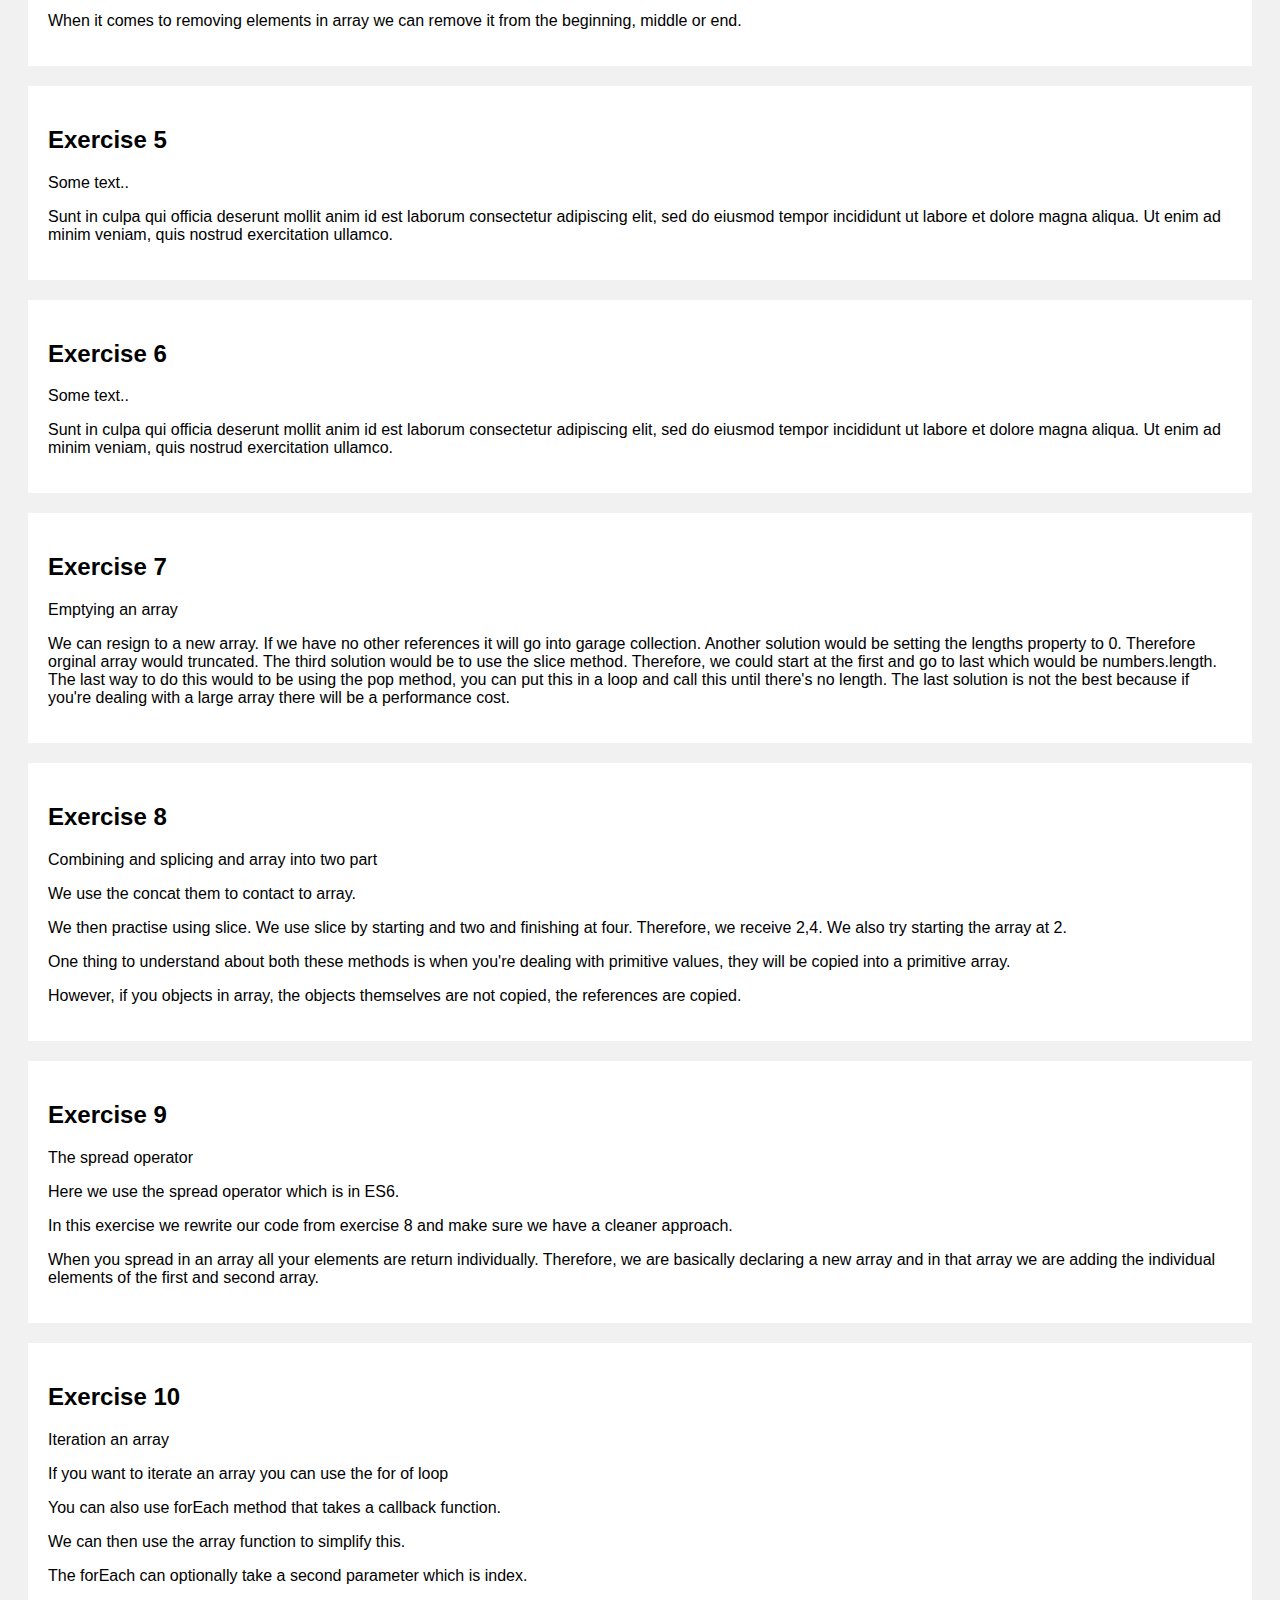
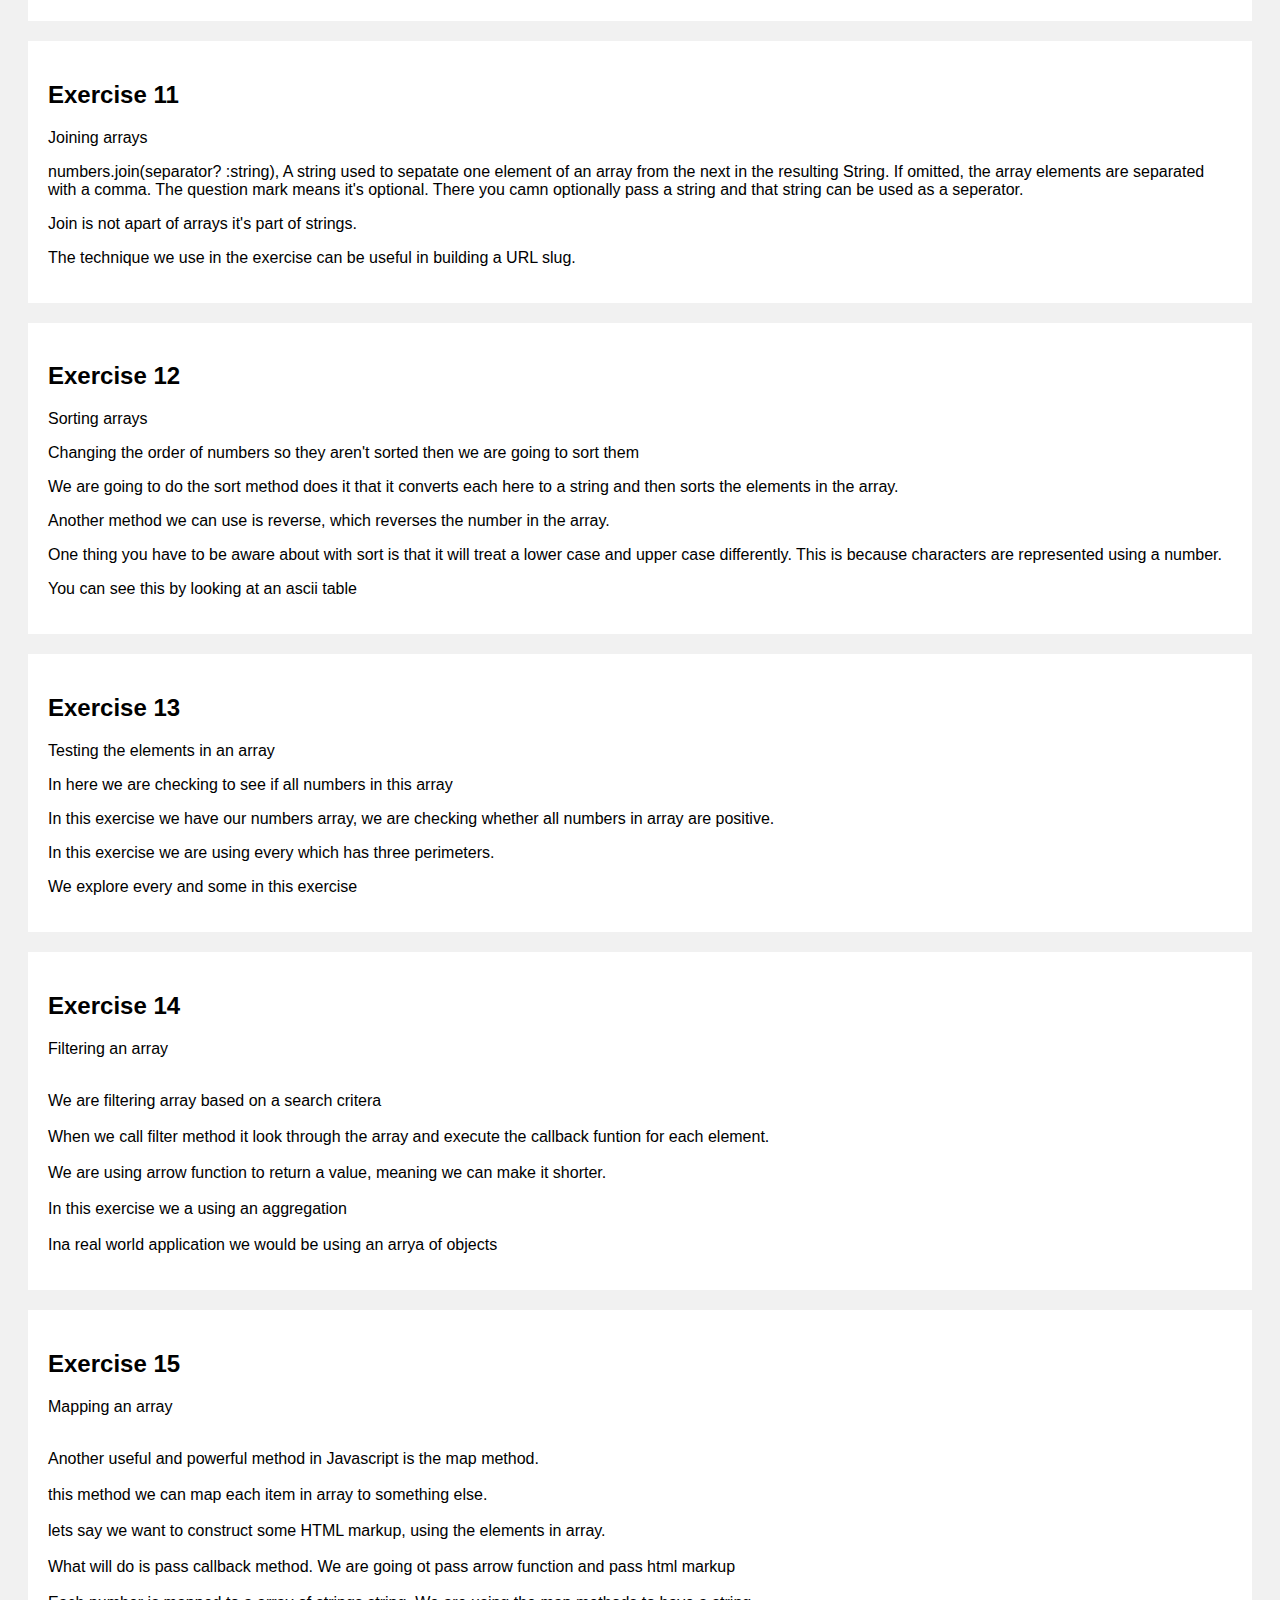
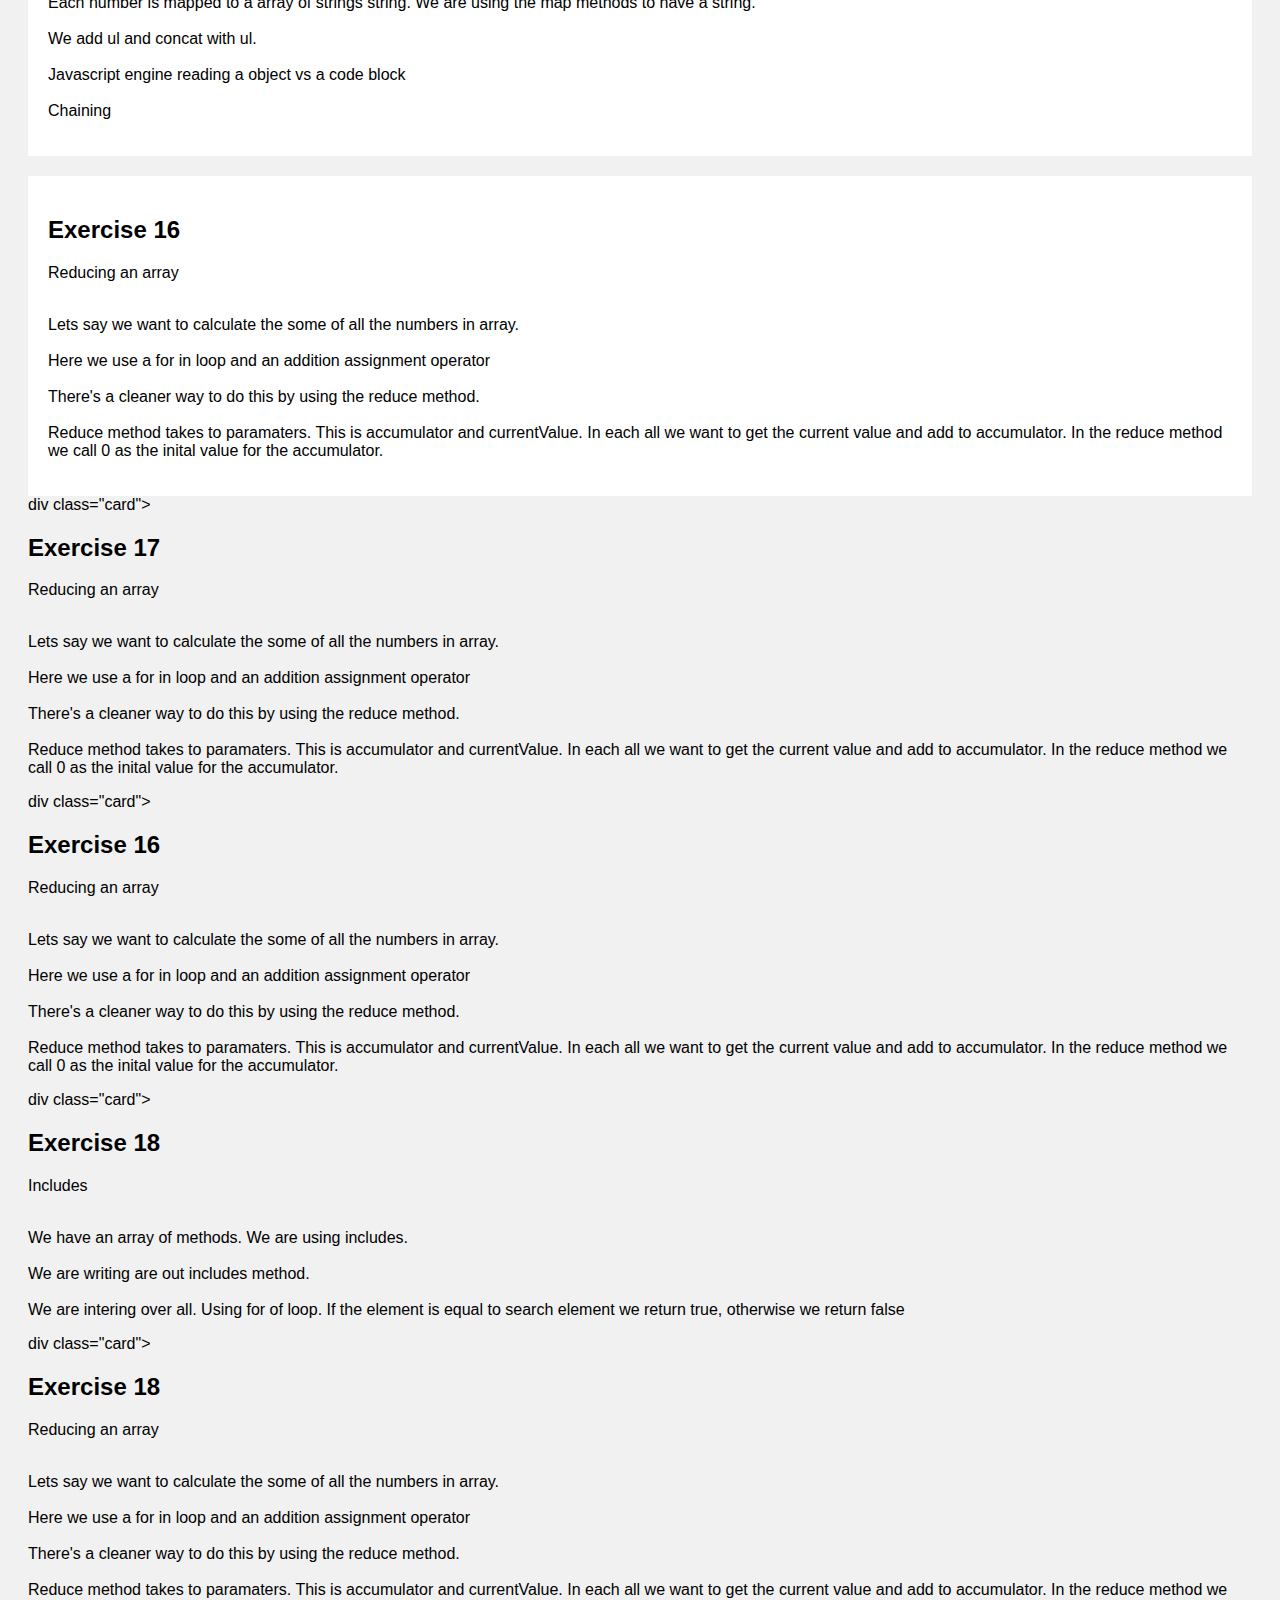
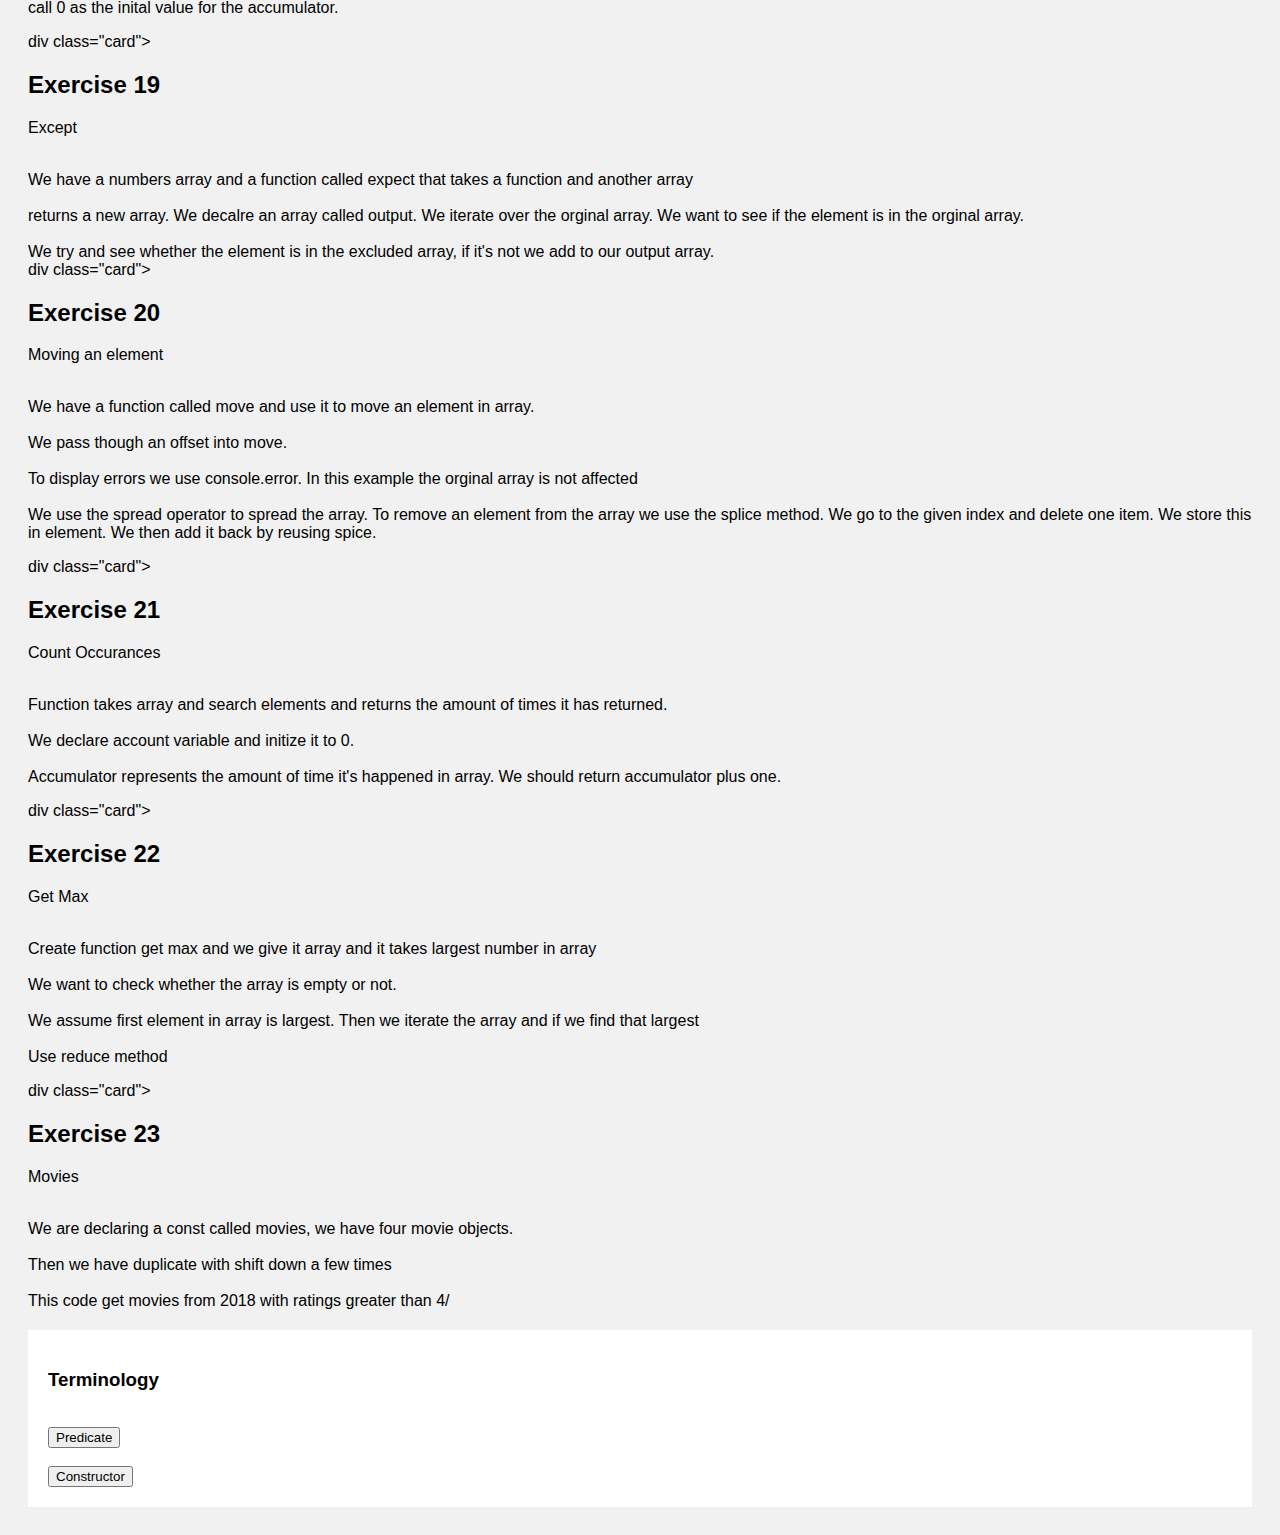
==== commit c0f26c13: "Array: add exercise 22 and 23" ====
--- a/Arrays/index.html
+++ b/Arrays/index.html
@@ -293,14 +293,11 @@
     </div>
     div class="card">
       <h2>Exercise 23</h2>
-      <p>Reducing an array</p>
-      <p>
-        <br>Lets say we want to calculate the some of all the numbers in array.</br>
-        <br>Here we use a for in loop and an addition assignment operator</br>
-        <br>There's a cleaner way to do this by using the reduce method.</br>
-        <br>Reduce method takes to paramaters. This is accumulator and currentValue.
-        In each all we want to get the current value and add to accumulator.
-        In the reduce method we call 0 as the inital value for the accumulator. </br>
+      <p>Movies</p>
+      <p>
+        <br>We are declaring a const called movies, we have four movie objects.</br>
+        <br>Then we have duplicate with shift down a few times</br>
+        <br>This code get movies from 2018 with ratings greater than 4/</br>
       </p>
     </div>
   </div>
